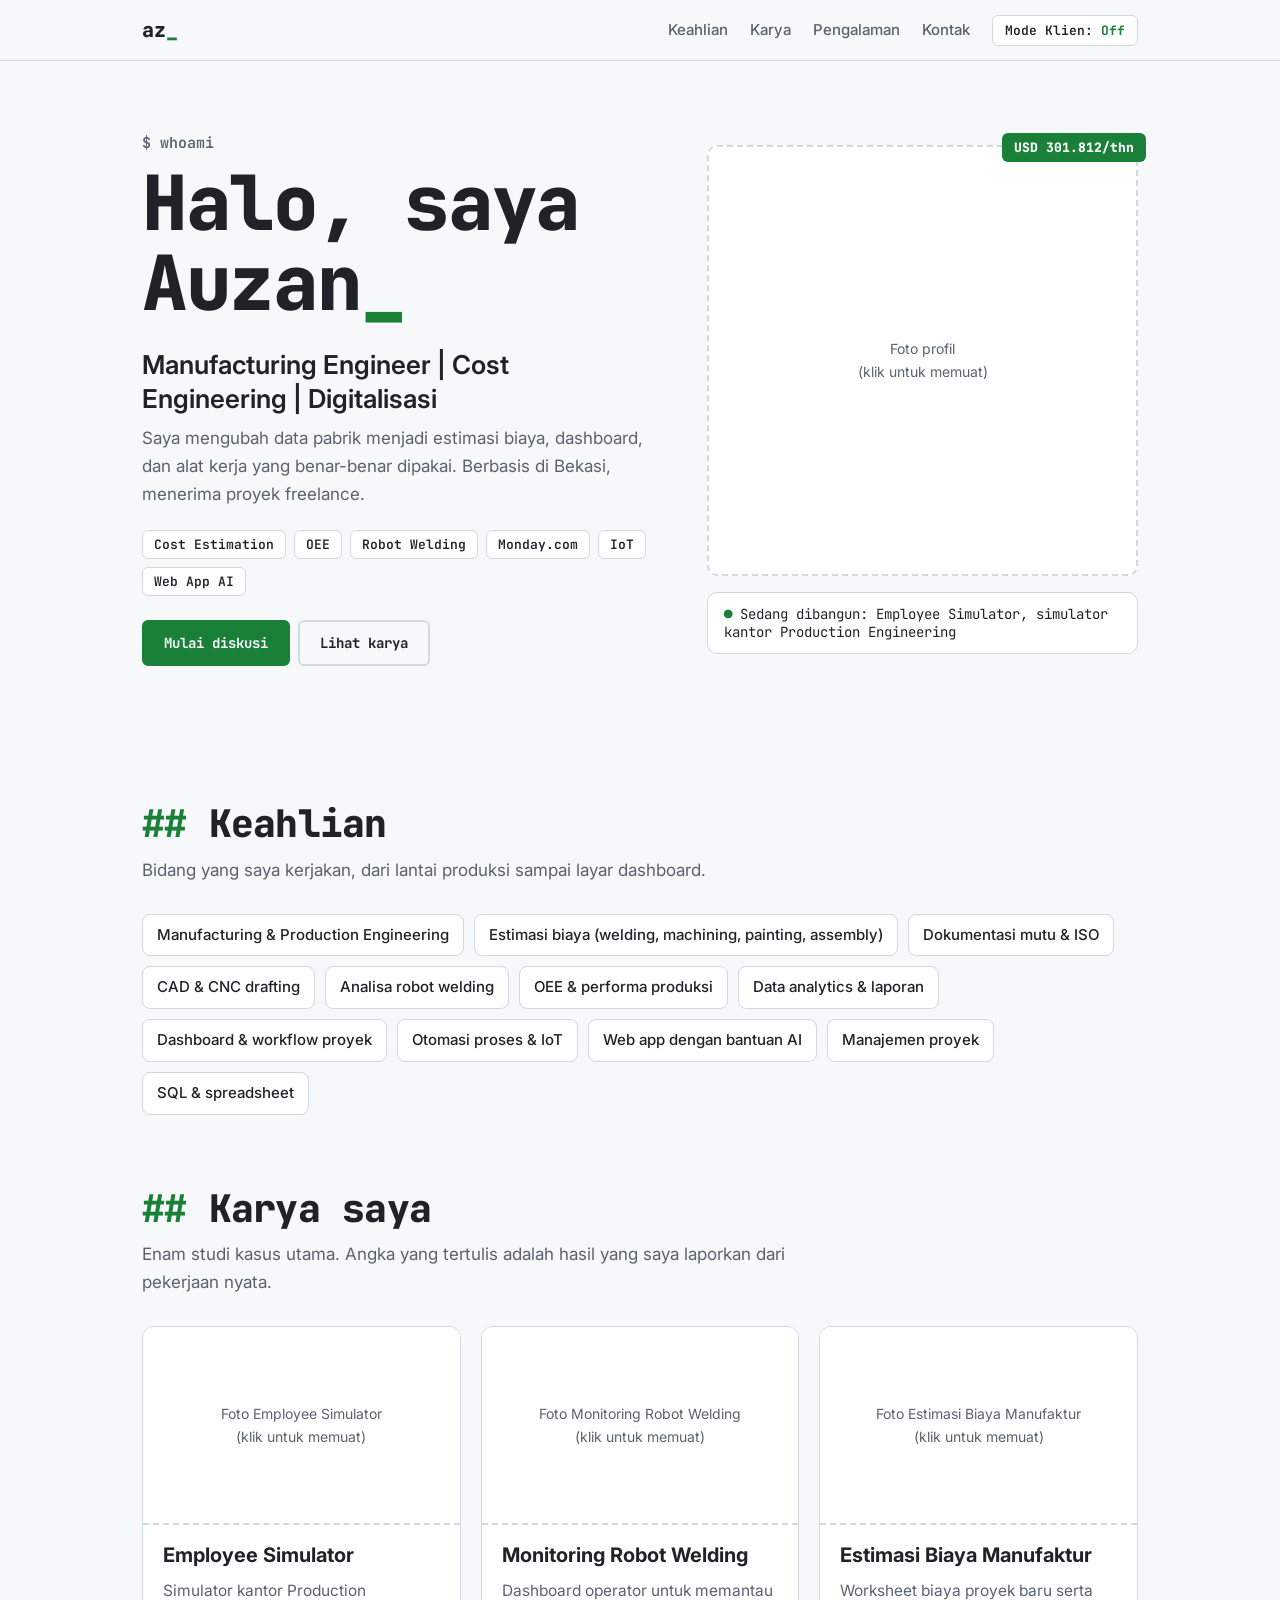
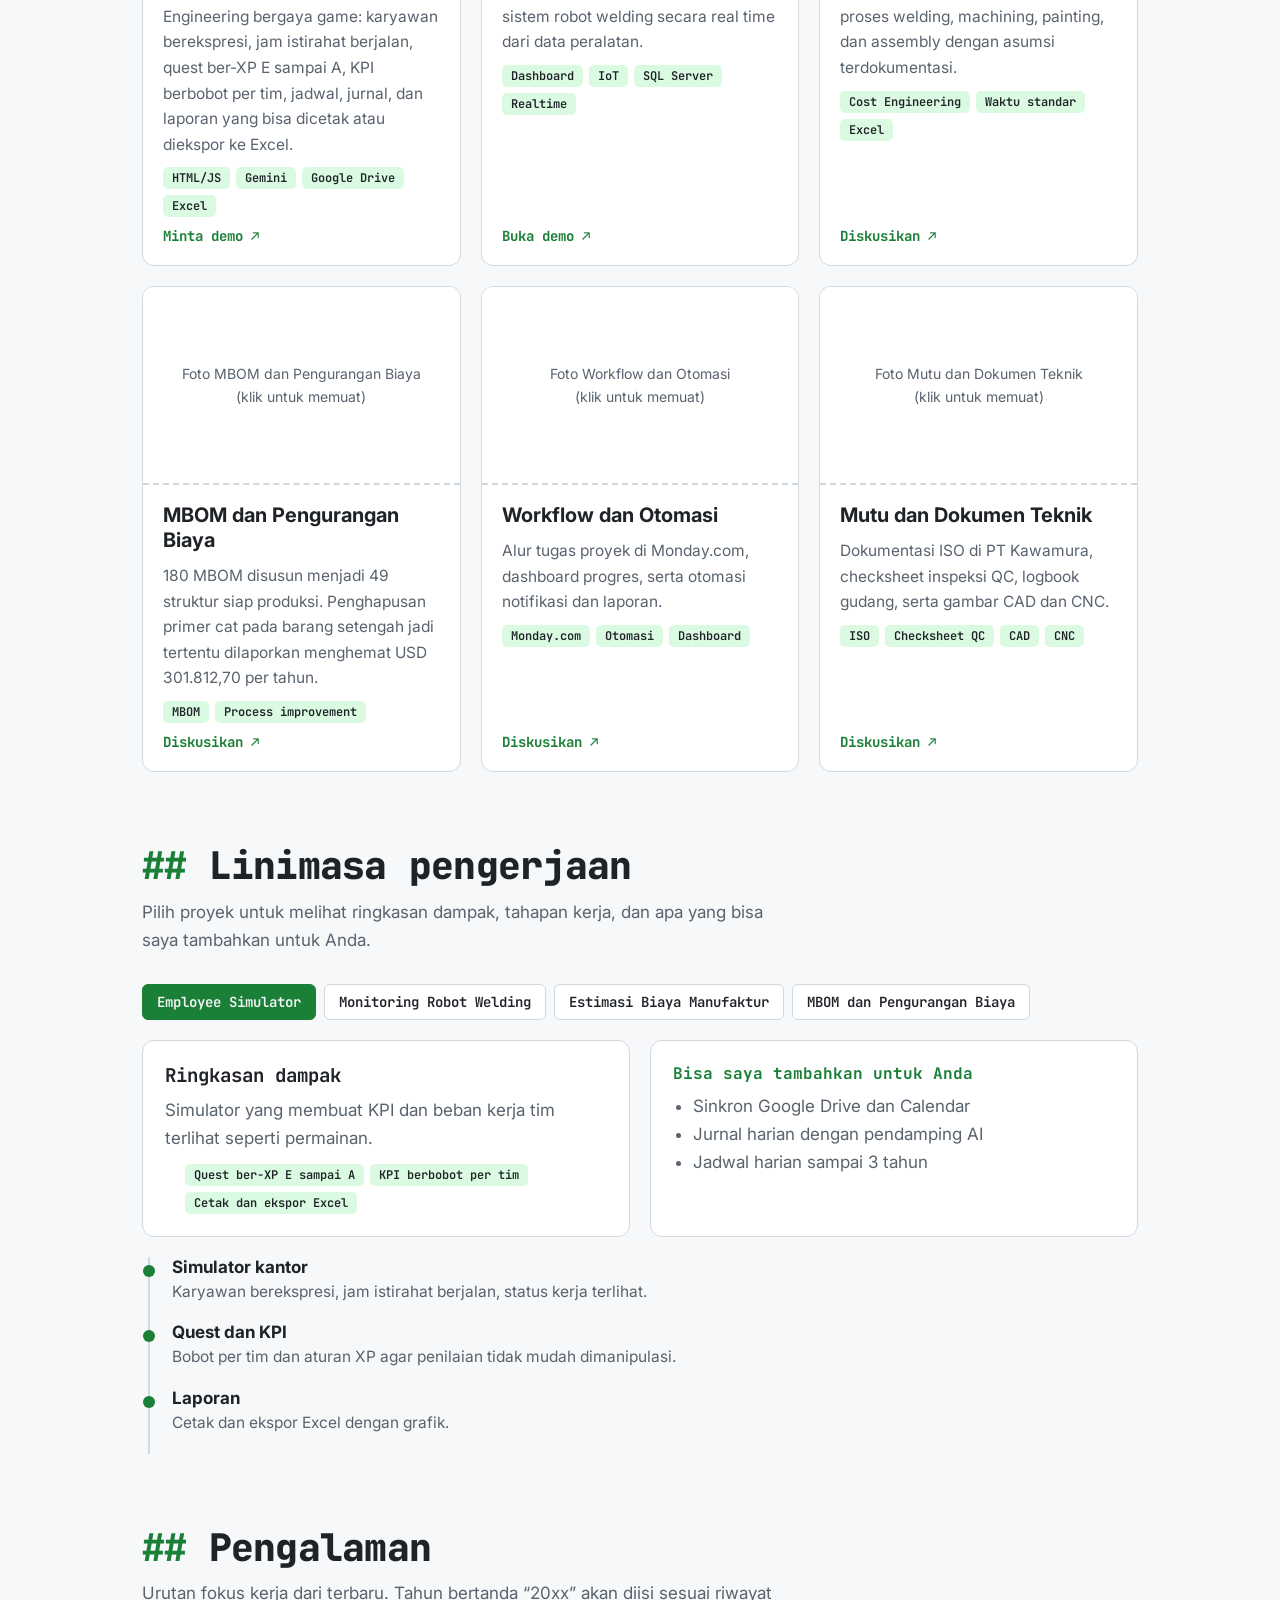
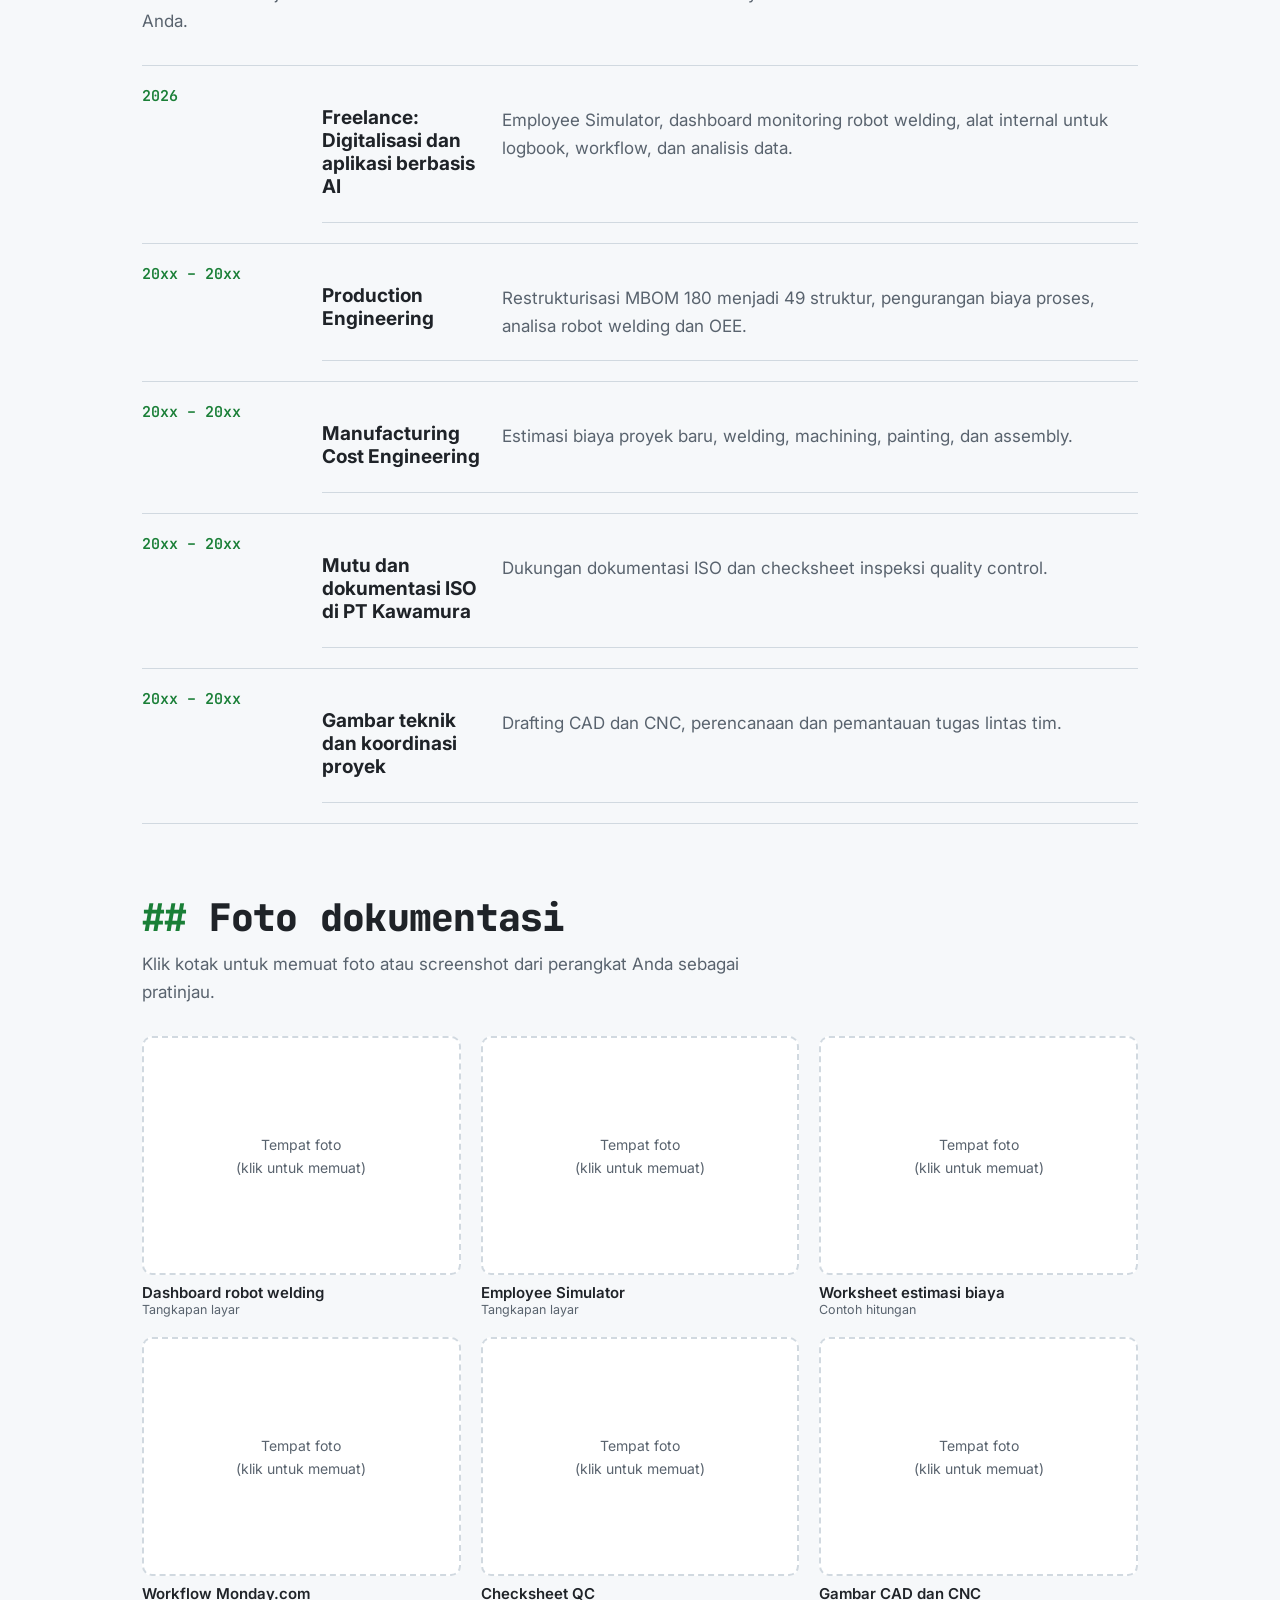
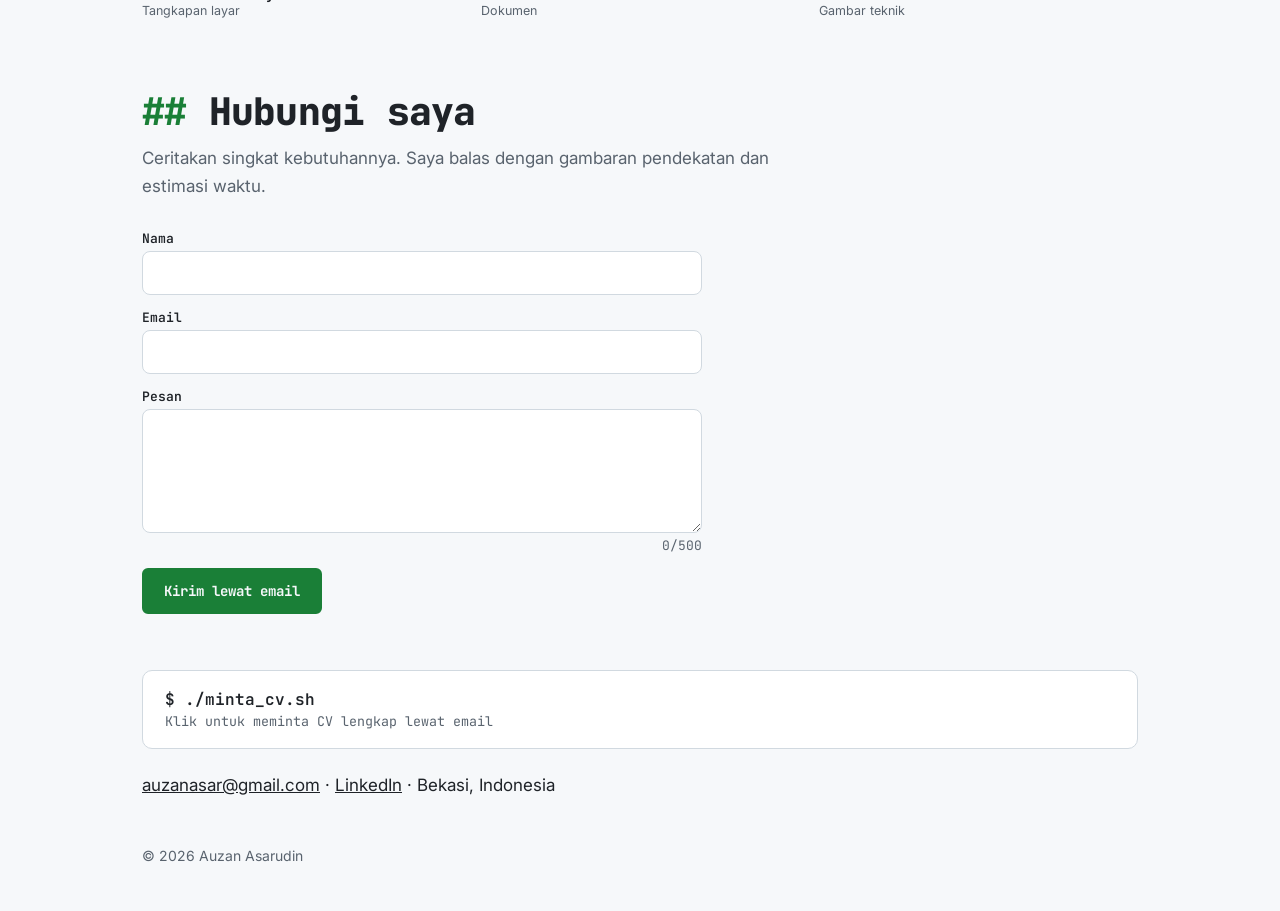
==== index.html @ 6177d67c "Add files via upload" ====
<!DOCTYPE html>
<html lang="id">
<head>
<meta charset="utf-8">
<meta name="viewport" content="width=device-width, initial-scale=1, viewport-fit=cover">
<title>Auzan Asarudin | Manufacturing Engineering &amp; Digitalisasi</title>
<link href="https://fonts.googleapis.com/css2?family=JetBrains+Mono:wght@400;600;800&family=Inter:wght@400;500;600;700&display=swap" rel="stylesheet">
<style>
:root{--bg:#f6f8fa;--ink:#1f2328;--mute:#59636e;--line:#d1d9e0;--card:#fff;--acc:#1a7f37;--accbg:#dafbe1;--m:'JetBrains Mono',ui-monospace,Menlo,monospace;--s:'Inter',system-ui,sans-serif;box-sizing:border-box;padding-top:env(safe-area-inset-top,0px);padding-bottom:env(safe-area-inset-bottom,0px)}
@media (prefers-color-scheme:dark){:root:not([data-theme="light"]){--bg:#0d1117;--ink:#e6edf3;--mute:#8b98a8;--line:#2d3744;--card:#151b23;--acc:#7ee787;--accbg:#12301c}}
:root[data-theme="dark"]{--bg:#0d1117;--ink:#e6edf3;--mute:#8b98a8;--line:#2d3744;--card:#151b23;--acc:#7ee787;--accbg:#12301c}
html{scroll-behavior:smooth;scroll-padding-top:70px}
*{box-sizing:border-box}
body{margin:0;background:var(--bg);color:var(--ink);font:400 17px/1.65 var(--s)}
a{color:inherit}button{font:inherit;color:inherit;cursor:pointer}
:focus-visible{outline:3px solid var(--acc);outline-offset:3px}
.w{max-width:1040px;margin:0 auto;padding:0 22px}
.bar{position:sticky;top:env(safe-area-inset-top,0px);z-index:5;background:var(--bg);border-bottom:1px solid var(--line)}
body::before{content:"";position:fixed;inset:0 0 auto;height:env(safe-area-inset-top,0px);background:var(--bg);z-index:6}
.bar .w{display:flex;align-items:center;justify-content:space-between;gap:14px;height:60px}
.logo{font:800 20px var(--m);text-decoration:none}
.logo i{color:var(--acc);font-style:normal}
.nl{display:flex;gap:22px;align-items:center;font-size:15px;font-weight:500}
.nl a{text-decoration:none;color:var(--mute)}.nl a:hover{color:var(--ink)}
.cm{font:600 13px var(--m);border:1px solid var(--line);background:var(--card);padding:6px 12px;border-radius:6px;white-space:nowrap}
.cm b{color:var(--acc)}
.hero{display:grid;grid-template-columns:1.2fr 1fr;gap:48px;align-items:center;padding:72px 0 64px}
.pr{font:600 15px var(--m);color:var(--mute);margin:0 0 10px}
h1{font:800 clamp(40px,6.5vw,76px)/1.05 var(--m);letter-spacing:-.03em;margin:0 0 18px;min-height:2.2em}
.cur{color:var(--acc);animation:bl 1s steps(1) infinite}
@keyframes bl{50%{opacity:0}}
.role{font:600 clamp(20px,2.4vw,26px)/1.3 var(--s);margin:0 0 8px}
.lead{color:var(--mute);max-width:32em;margin:0 0 22px}
.chips{display:flex;gap:8px;flex-wrap:wrap;margin:0 0 24px;padding:0;list-style:none}
.chips li{font:600 13px var(--m);border:1px solid var(--line);background:var(--card);padding:5px 11px;border-radius:6px}
.btn{display:inline-block;padding:12px 20px;border:2px solid var(--acc);background:var(--acc);color:var(--bg);font:700 14px var(--m);text-decoration:none;border-radius:6px}
.btn.o{background:transparent;color:var(--ink);border-color:var(--line);margin-left:8px}
.pv{position:relative}
.ph{display:grid;place-items:center;text-align:center;border:2px dashed var(--line);background:var(--card);color:var(--mute);font-size:14px;padding:14px;aspect-ratio:4/3;width:100%;overflow:hidden;border-radius:10px}
.ph img{width:100%;height:100%;object-fit:cover}
.pv .ph{aspect-ratio:1}
.bd{position:absolute;right:-8px;top:-12px;background:var(--acc);color:var(--bg);font:800 13px var(--m);padding:6px 12px;border-radius:6px}
.st{margin-top:16px;border:1px solid var(--line);background:var(--card);border-radius:10px;padding:12px 16px;font:400 14px var(--m)}
.st span{color:var(--acc)}
section{padding:72px 0 0}
h2{font:800 clamp(26px,3.6vw,38px)/1.15 var(--m);letter-spacing:-.02em;margin:0 0 10px}
h2::before{content:"## ";color:var(--acc)}
.sub{color:var(--mute);margin:0 0 30px;max-width:38em}
.skl{display:flex;flex-wrap:wrap;gap:10px}
.skl span{border:1px solid var(--line);background:var(--card);padding:8px 14px;border-radius:8px;font-weight:500;font-size:15px}
.grid{display:grid;grid-template-columns:repeat(3,1fr);gap:20px}
.card{border:1px solid var(--line);background:var(--card);border-radius:12px;overflow:hidden;display:flex;flex-direction:column}
.card .ph{border-radius:0;border:0;border-bottom:2px dashed var(--line);aspect-ratio:16/10}
.cb{padding:18px 20px 20px;display:flex;flex-direction:column;gap:10px;flex:1}
.card h3{font:700 20px/1.25 var(--s);margin:0}
.card p{margin:0;color:var(--mute);font-size:15.5px}
.tech{list-style:none;margin:0;padding:0;display:flex;flex-wrap:wrap;gap:6px}
.tech li{font:600 12px var(--m);background:var(--accbg);color:var(--ink);padding:3px 9px;border-radius:5px}
.card a.l{margin-top:auto;font:700 14px var(--m);color:var(--acc);text-decoration:none}
.card a.l:hover{text-decoration:underline}
.tabs{display:flex;gap:8px;flex-wrap:wrap;margin-bottom:20px}
.tabs button{font:600 14px var(--m);border:1px solid var(--line);background:var(--card);padding:8px 14px;border-radius:6px}
.tabs button[aria-selected="true"]{background:var(--acc);color:var(--bg);border-color:var(--acc)}
.pn{display:grid;grid-template-columns:1fr 1fr;gap:20px}
.box{border:1px solid var(--line);background:var(--card);border-radius:12px;padding:22px}
.box h3{font:700 19px var(--m);margin:0 0 8px}
.box h4{font:700 16px var(--m);margin:0 0 8px;color:var(--acc)}
.box p{margin:0 0 12px;color:var(--mute)}
.box ul{margin:0;padding-left:20px;color:var(--mute)}
.ms{margin-top:20px;border-left:2px solid var(--line);margin-left:6px}
.ms div{padding:0 0 18px 22px;position:relative}
.ms div::before{content:"";position:absolute;left:-7px;top:8px;width:12px;height:12px;background:var(--acc);border-radius:50%}
.ms h3{font:700 17px var(--s);margin:0 0 2px}.ms p{margin:0;color:var(--mute);font-size:15.5px}
.xp{border-top:1px solid var(--line)}
.xp div{display:grid;grid-template-columns:160px 1fr;gap:20px;padding:20px 0;border-bottom:1px solid var(--line)}
.xp time{font:600 15px var(--m);color:var(--acc)}
.xp h3{font:700 19px var(--s);margin:0 0 4px}.xp p{margin:0;color:var(--mute)}
.gal{display:grid;grid-template-columns:repeat(3,1fr);gap:20px}
.gal figure{margin:0}.gal figcaption{font:600 15px var(--s);margin-top:8px}
.gal figcaption small{display:block;font-weight:400;color:var(--mute)}
form{display:grid;gap:14px;max-width:560px}
label{display:grid;gap:4px;font:600 13px var(--m)}
label span{color:var(--mute);font-weight:400;text-align:right}
input,textarea{font:400 16px var(--s);color:var(--ink);background:var(--card);border:1px solid var(--line);border-radius:8px;padding:11px 13px;width:100%}
.dl{display:block;margin-top:56px;border:1px solid var(--line);background:var(--card);border-radius:10px;padding:18px 22px;font:600 16px var(--m);text-decoration:none}
.dl small{display:block;color:var(--mute);font-weight:400;margin-top:2px}
footer{padding:28px 0 44px;font-size:14px;color:var(--mute)}
.nm .cur{animation:none}
@media(prefers-reduced-motion:reduce){.cur{animation:none}}
@media(max-width:860px){.hero,.pn{grid-template-columns:1fr}.grid,.gal{grid-template-columns:1fr 1fr}.xp div{grid-template-columns:1fr;gap:4px}.nl a{display:none}}
@media(max-width:540px){.grid,.gal{grid-template-columns:1fr}.btn.o{margin:10px 0 0}}
</style>
</head>
<body>
<div class="bar"><div class="w"><a class="logo" href="#top">az<i>_</i></a>
<nav class="nl"><a href="#keahlian">Keahlian</a><a href="#karya">Karya</a><a href="#pengalaman">Pengalaman</a><a href="#kontak">Kontak</a><button class="cm" id="cm" aria-pressed="false">Mode Klien: <b>Off</b></button></nav></div></div>

<div class="w" id="top">
<header class="hero">
<div>
<p class="pr">$ whoami</p>
<h1 aria-label="Halo, saya Auzan"><span id="ty">Halo, saya Auzan</span><span class="cur">_</span></h1>
<p class="role">Manufacturing Engineer | Cost Engineering | Digitalisasi</p>
<p class="lead">Saya mengubah data pabrik menjadi estimasi biaya, dashboard, dan alat kerja yang benar-benar dipakai. Berbasis di Bekasi, menerima proyek freelance.</p>
<ul class="chips"><li>Cost Estimation</li><li>OEE</li><li>Robot Welding</li><li>Monday.com</li><li>IoT</li><li>Web App AI</li></ul>
<a class="btn" href="#kontak">Mulai diskusi</a><a class="btn o" href="#karya">Lihat karya</a>
</div>
<div class="pv"><button class="ph" data-ph aria-label="Muat foto profil">Foto profil<br>(klik untuk memuat)</button><span class="bd">USD 301.812/thn</span>
<div class="st"><span>●</span> Sedang dibangun: Employee Simulator, simulator kantor Production Engineering</div></div>
</header>

<section id="keahlian">
<h2>Keahlian</h2>
<p class="sub">Bidang yang saya kerjakan, dari lantai produksi sampai layar dashboard.</p>
<div class="skl" id="skl"></div>
</section>

<section id="karya">
<h2>Karya saya</h2>
<p class="sub">Enam studi kasus utama. Angka yang tertulis adalah hasil yang saya laporkan dari pekerjaan nyata.</p>
<div class="grid" id="cards"></div>
</section>

<section id="timeline">
<h2>Linimasa pengerjaan</h2>
<p class="sub">Pilih proyek untuk melihat ringkasan dampak, tahapan kerja, dan apa yang bisa saya tambahkan untuk Anda.</p>
<div class="tabs" role="tablist" id="tabs"></div>
<div id="tp"></div>
</section>

<section id="pengalaman">
<h2>Pengalaman</h2>
<p class="sub">Urutan fokus kerja dari terbaru. Tahun bertanda “20xx” akan diisi sesuai riwayat Anda.</p>
<div class="xp">
<div><time>2026</time><div><h3>Freelance: Digitalisasi dan aplikasi berbasis AI</h3><p>Employee Simulator, dashboard monitoring robot welding, alat internal untuk logbook, workflow, dan analisis data.</p></div></div>
<div><time>20xx – 20xx</time><div><h3>Production Engineering</h3><p>Restrukturisasi MBOM 180 menjadi 49 struktur, pengurangan biaya proses, analisa robot welding dan OEE.</p></div></div>
<div><time>20xx – 20xx</time><div><h3>Manufacturing Cost Engineering</h3><p>Estimasi biaya proyek baru, welding, machining, painting, dan assembly.</p></div></div>
<div><time>20xx – 20xx</time><div><h3>Mutu dan dokumentasi ISO di PT Kawamura</h3><p>Dukungan dokumentasi ISO dan checksheet inspeksi quality control.</p></div></div>
<div><time>20xx – 20xx</time><div><h3>Gambar teknik dan koordinasi proyek</h3><p>Drafting CAD dan CNC, perencanaan dan pemantauan tugas lintas tim.</p></div></div>
</div>
</section>

<section id="dokumentasi">
<h2>Foto dokumentasi</h2>
<p class="sub">Klik kotak untuk memuat foto atau screenshot dari perangkat Anda sebagai pratinjau.</p>
<div class="gal" id="gal"></div>
</section>

<section id="kontak">
<h2>Hubungi saya</h2>
<p class="sub">Ceritakan singkat kebutuhannya. Saya balas dengan gambaran pendekatan dan estimasi waktu.</p>
<form id="f">
<label>Nama<input id="n" maxlength="50" required></label>
<label>Email<input id="e" type="email" maxlength="50" required></label>
<label>Pesan<textarea id="m" rows="5" maxlength="500" required></textarea><span id="cnt">0/500</span></label>
<div><button class="btn" type="submit">Kirim lewat email</button></div>
</form>
<a class="dl" href="mailto:auzanasar@gmail.com?subject=Minta%20CV">$ ./minta_cv.sh<small>Klik untuk meminta CV lengkap lewat email</small></a>
<p style="margin-top:22px"><a href="mailto:auzanasar@gmail.com">auzanasar@gmail.com</a> · <a href="https://id.linkedin.com/in/auzan-asarudin-261585411">LinkedIn</a> · Bekasi, Indonesia</p>
</section>
<footer>© 2026 Auzan Asarudin</footer>
</div>

<script>
var $=function(i){return document.getElementById(i)};
var SK=['Manufacturing & Production Engineering','Estimasi biaya (welding, machining, painting, assembly)','Dokumentasi mutu & ISO','CAD & CNC drafting','Analisa robot welding','OEE & performa produksi','Data analytics & laporan','Dashboard & workflow proyek','Otomasi proses & IoT','Web app dengan bantuan AI','Manajemen proyek','SQL & spreadsheet'];
$('skl').innerHTML=SK.map(function(s){return '<span>'+s+'</span>'}).join('');
var CS=[
['Employee Simulator','Simulator kantor Production Engineering bergaya game: karyawan berekspresi, jam istirahat berjalan, quest ber-XP E sampai A, KPI berbobot per tim, jadwal, jurnal, dan laporan yang bisa dicetak atau diekspor ke Excel.',['HTML/JS','Gemini','Google Drive','Excel'],'mailto:auzanasar@gmail.com?subject=Demo%20Employee%20Simulator','Minta demo'],
['Monitoring Robot Welding','Dashboard operator untuk memantau sistem robot welding secara real time dari data peralatan.',['Dashboard','IoT','SQL Server','Realtime'],'https://auzanasarudin.github.io/monitoring-robot-1/','Buka demo'],
['Estimasi Biaya Manufaktur','Worksheet biaya proyek baru serta proses welding, machining, painting, dan assembly dengan asumsi terdokumentasi.',['Cost Engineering','Waktu standar','Excel'],'#kontak','Diskusikan'],
['MBOM dan Pengurangan Biaya','180 MBOM disusun menjadi 49 struktur siap produksi. Penghapusan primer cat pada barang setengah jadi tertentu dilaporkan menghemat USD 301.812,70 per tahun.',['MBOM','Process improvement'],'#kontak','Diskusikan'],
['Workflow dan Otomasi','Alur tugas proyek di Monday.com, dashboard progres, serta otomasi notifikasi dan laporan.',['Monday.com','Otomasi','Dashboard'],'#kontak','Diskusikan'],
['Mutu dan Dokumen Teknik','Dokumentasi ISO di PT Kawamura, checksheet inspeksi QC, logbook gudang, serta gambar CAD dan CNC.',['ISO','Checksheet QC','CAD','CNC'],'#kontak','Diskusikan']];
$('cards').innerHTML=CS.map(function(c,i){return '<article class="card"><button class="ph" data-ph aria-label="Muat foto '+c[0]+'">Foto '+c[0]+'<br>(klik untuk memuat)</button><div class="cb"><h3>'+c[0]+'</h3><p>'+c[1]+'</p><ul class="tech">'+c[2].map(function(t){return '<li>'+t+'</li>'}).join('')+'</ul><a class="l" href="'+c[3]+'">'+c[4]+' ↗</a></div></article>'}).join('');
var TL=[
['Employee Simulator','Simulator yang membuat KPI dan beban kerja tim terlihat seperti permainan.',['Quest ber-XP E sampai A','KPI berbobot per tim','Cetak dan ekspor Excel'],['Sinkron Google Drive dan Calendar','Jurnal harian dengan pendamping AI','Jadwal harian sampai 3 tahun'],[['Simulator kantor','Karyawan berekspresi, jam istirahat berjalan, status kerja terlihat.'],['Quest dan KPI','Bobot per tim dan aturan XP agar penilaian tidak mudah dimanipulasi.'],['Laporan','Cetak dan ekspor Excel dengan grafik.']]],
['Monitoring Robot Welding','Dashboard operator yang menampilkan kondisi robot welding sekilas pandang.',['Arus dan kecepatan las','Waktu berhenti robot','Perbandingan parameter'],['Riwayat alarm per robot','Tren penyelesaian pekerjaan','Ekspor laporan shift'],[['Analisa parameter','Arus, kecepatan las, dan waktu berhenti dibandingkan untuk mencari waktu tanpa nilai tambah.'],['Dashboard operator','Tampilan status dan indikator utama.'],['Pemantauan realtime','Alur dari database ke backend ke tampilan langsung.']]],
['Estimasi Biaya Manufaktur','Biaya proses manufaktur diperhitungkan terstruktur dan mudah dibandingkan antarskenario.',['Welding','Machining','Painting','Assembly'],['Perbandingan skenario proses','Template biaya yang bisa dipakai ulang','Laporan ringkas untuk keputusan'],[['Susun input','Komponen biaya dan parameter proses dirapikan.'],['Dokumentasikan asumsi','Setiap angka bisa ditelusuri asalnya.'],['Review dan bandingkan','Hasil siap ditinjau bersama tim.']]],
['MBOM dan Pengurangan Biaya','Data struktur produk yang rapi dan proses yang disederhanakan.',['180 → 49 struktur','±24 bulan','USD 301.812,70/tahun'],['Audit struktur MBOM Anda','Cek peluang proses yang bisa dihapus','Dokumentasi revisi'],[['Tinjau MBOM','Struktur yang ada dikaji ulang.'],['Susun ulang','Produk dan komponen disatukan menjadi struktur siap produksi.'],['Hemat proses','Primer cat pada barang setengah jadi tertentu dihapus sesuai persyaratan manufaktur.']]]];
function tab(i){var t=TL[i];[].forEach.call($('tabs').children,function(b,j){b.setAttribute('aria-selected',j===i)});
$('tp').innerHTML='<div class="pn"><div class="box"><h3>Ringkasan dampak</h3><p>'+t[1]+'</p><ul class="tech">'+t[2].map(function(x){return '<li>'+x+'</li>'}).join('')+'</ul></div><div class="box"><h4>Bisa saya tambahkan untuk Anda</h4><ul>'+t[3].map(function(x){return '<li>'+x+'</li>'}).join('')+'</ul></div></div><div class="ms">'+t[4].map(function(m){return '<div><h3>'+m[0]+'</h3><p>'+m[1]+'</p></div>'}).join('')+'</div>'}
$('tabs').innerHTML=TL.map(function(t,i){return '<button role="tab" aria-selected="false" data-i="'+i+'">'+t[0]+'</button>'}).join('');
$('tabs').onclick=function(e){var b=e.target.closest('button');if(b)tab(+b.dataset.i)};tab(0);
var G=[['Dashboard robot welding','Tangkapan layar'],['Employee Simulator','Tangkapan layar'],['Worksheet estimasi biaya','Contoh hitungan'],['Workflow Monday.com','Tangkapan layar'],['Checksheet QC','Dokumen'],['Gambar CAD dan CNC','Gambar teknik']];
$('gal').innerHTML=G.map(function(g){return '<figure><button class="ph" data-ph aria-label="Muat foto '+g[0]+'">Tempat foto<br>(klik untuk memuat)</button><figcaption>'+g[0]+'<small>'+g[1]+'</small></figcaption></figure>'}).join('');
var inp=document.createElement('input');inp.type='file';inp.accept='image/*';var cur;
document.addEventListener('click',function(e){var p=e.target.closest('[data-ph]');if(p){cur=p;inp.click()}});
inp.onchange=function(){var f=inp.files[0];if(!f||!cur)return;var r=new FileReader();r.onload=function(){cur.innerHTML='<img alt="" src="'+r.result+'">'};r.readAsDataURL(f);inp.value=''};
var R=document.documentElement,cm=$('cm'),reduce=matchMedia('(prefers-reduced-motion:reduce)').matches,txt='Halo, saya Auzan',timer;
function type(){clearInterval(timer);var el=$('ty');if(reduce||R.classList.contains('nm')){el.textContent=txt;return}var i=0;el.textContent='';timer=setInterval(function(){el.textContent=txt.slice(0,++i);if(i>=txt.length)clearInterval(timer)},70)}
cm.onclick=function(){var on=cm.getAttribute('aria-pressed')!=='true';cm.setAttribute('aria-pressed',on);cm.querySelector('b').textContent=on?'On':'Off';R.classList.toggle('nm',on);R.dataset.theme=on?'light':'dark';type()};
type();
$('m').oninput=function(){$('cnt').textContent=this.value.length+'/500'};
$('f').onsubmit=function(e){e.preventDefault();location.href='mailto:auzanasar@gmail.com?subject='+encodeURIComponent('Proyek freelance dari '+$('n').value)+'&body='+encodeURIComponent($('m').value+'\n\n'+$('n').value+' ('+$('e').value+')')};
</script>
</body>
</html>
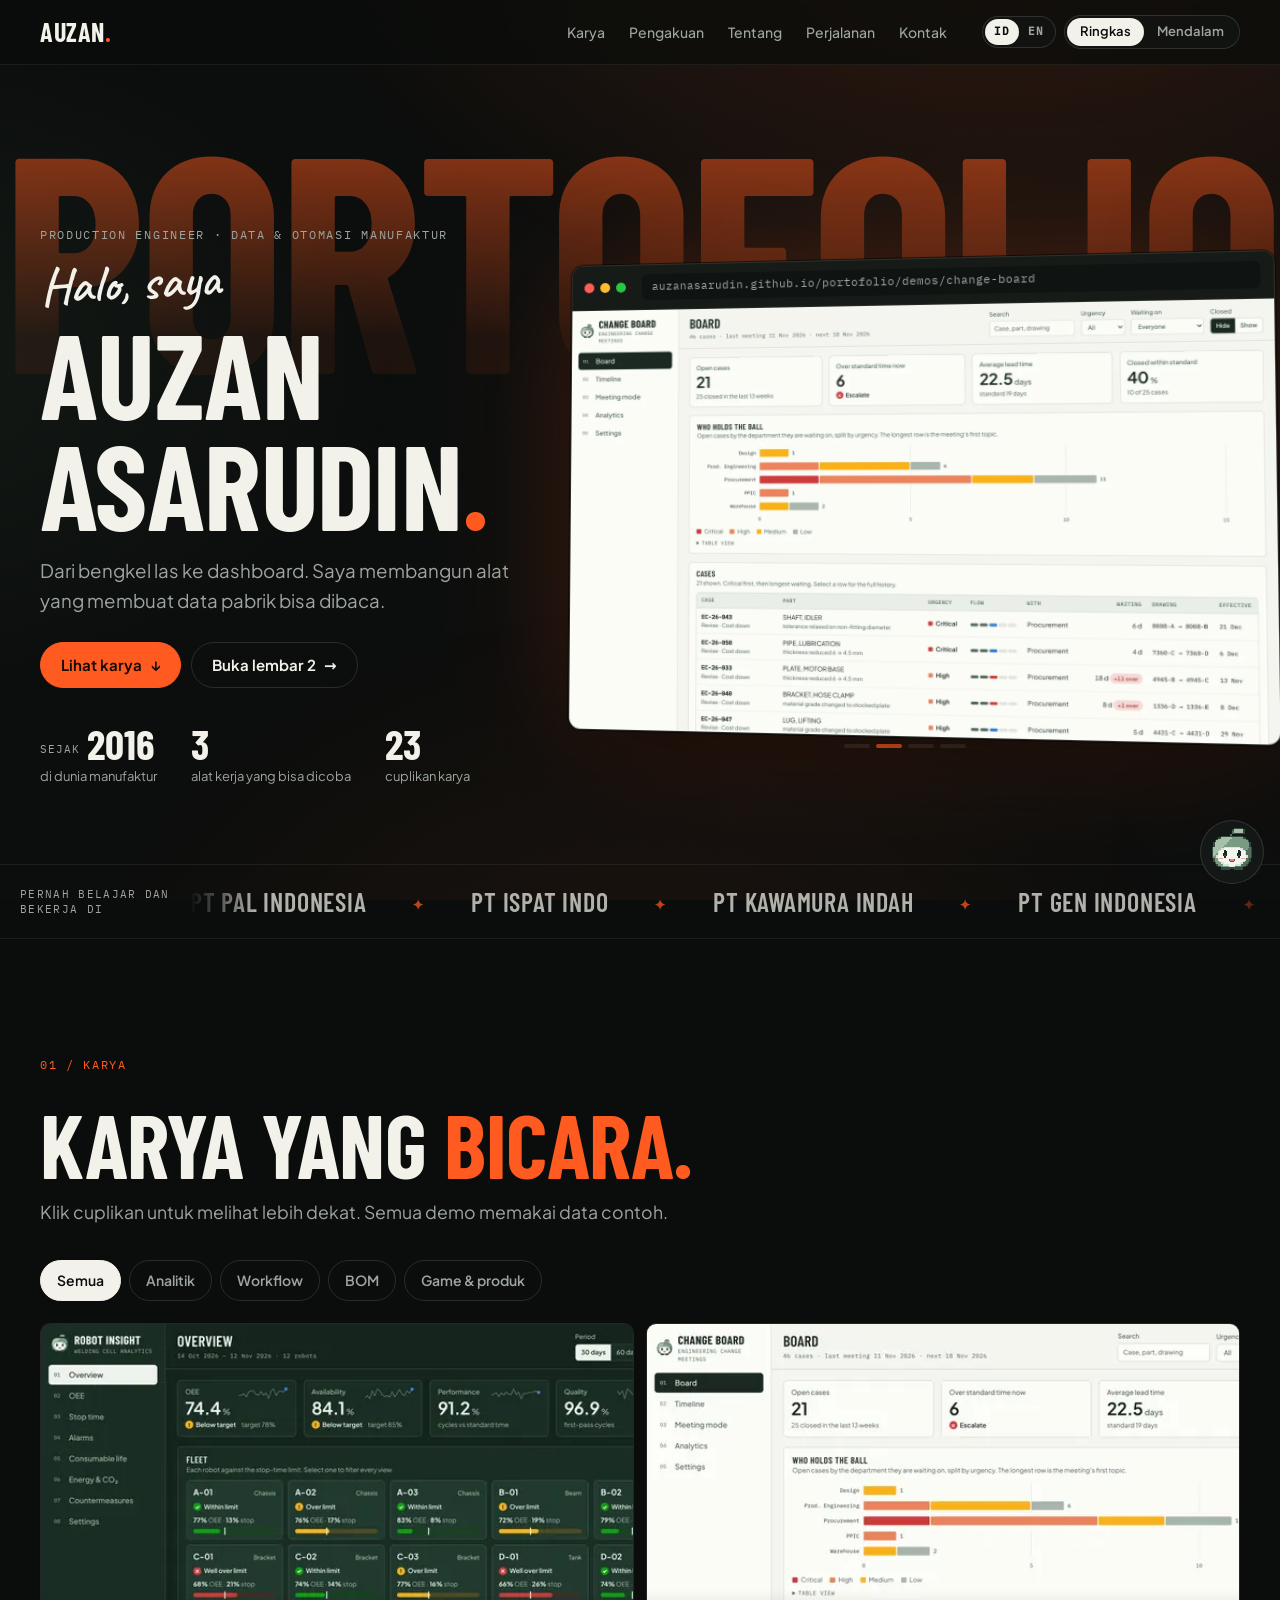
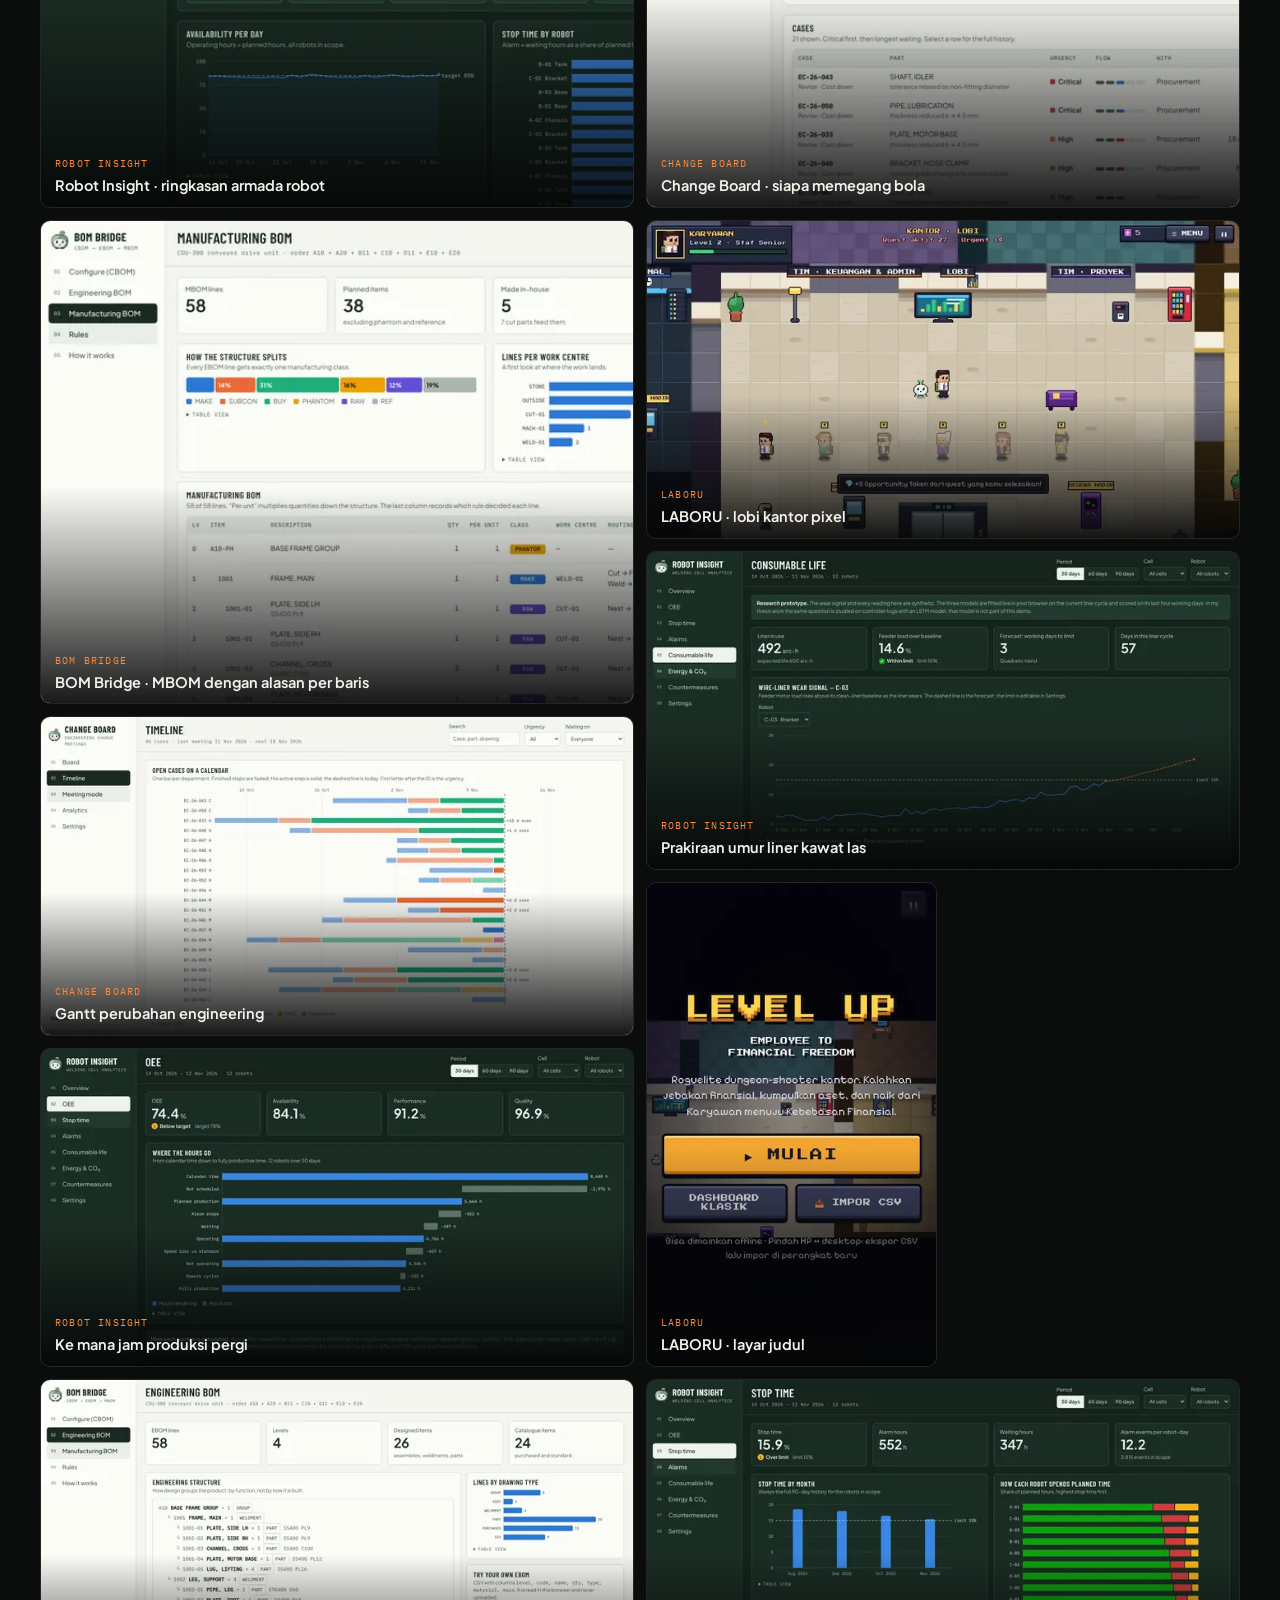
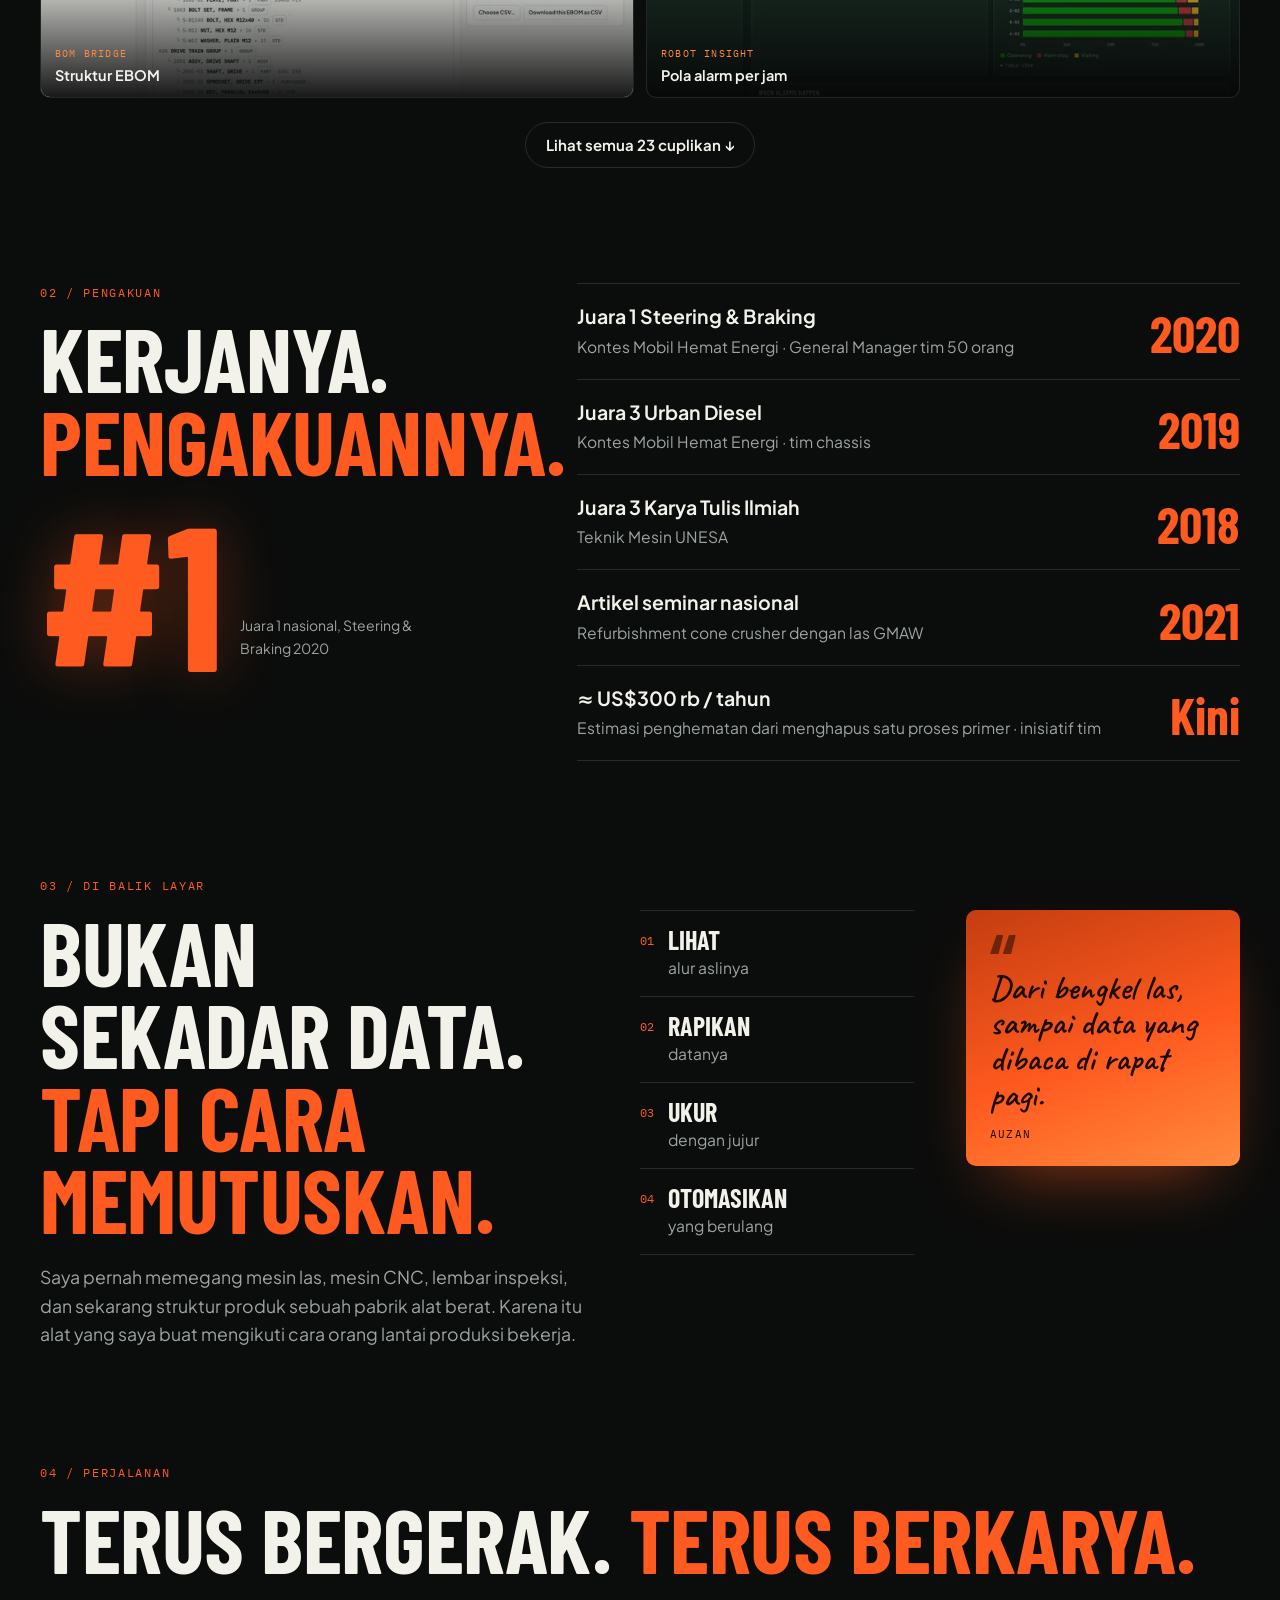
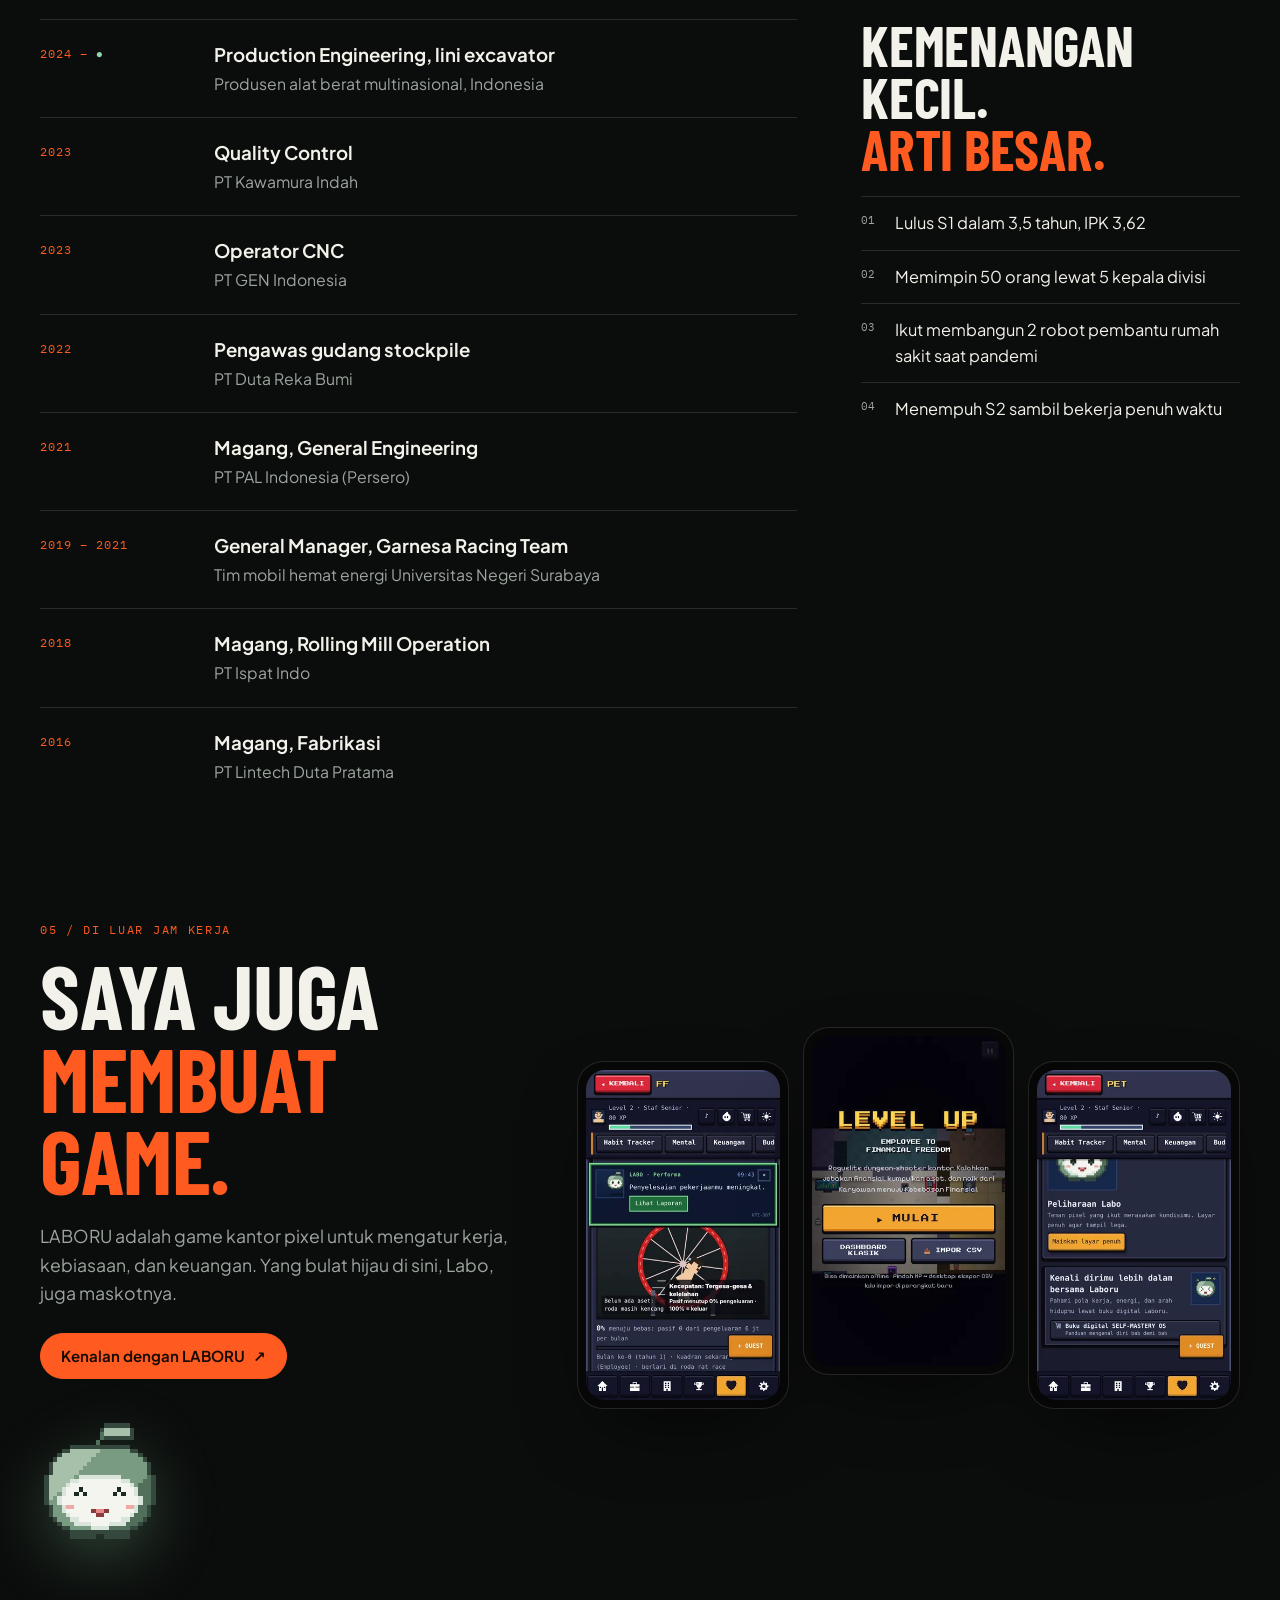
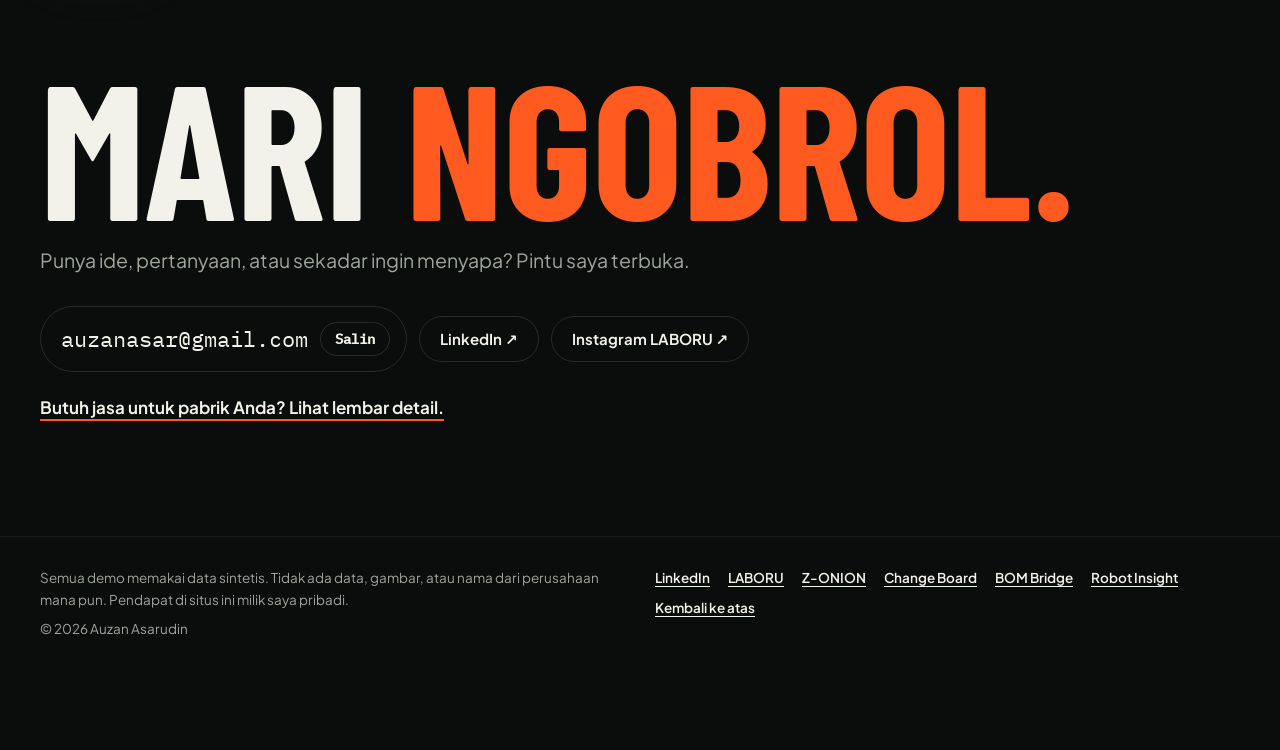
==== commit 0e4874a7: "Redesign: dark cinematic showreel, gallery with lightbox, deep mode for offers Co-Authored-By: Claud" ====
--- a/index.html
+++ b/index.html
@@ -1,198 +1,240 @@
-<!DOCTYPE html>
-<html lang="id">
+<!doctype html>
+<html lang="id" data-mode="overview">
 <head>
 <meta charset="utf-8">
 <meta name="viewport" content="width=device-width, initial-scale=1, viewport-fit=cover">
-<title>Auzan Asarudin | Manufacturing Engineering &amp; Digitalisasi</title>
-<link href="https://fonts.googleapis.com/css2?family=JetBrains+Mono:wght@400;600;800&family=Inter:wght@400;500;600;700&display=swap" rel="stylesheet">
-<style>
-:root{--bg:#f6f8fa;--ink:#1f2328;--mute:#59636e;--line:#d1d9e0;--card:#fff;--acc:#1a7f37;--accbg:#dafbe1;--m:'JetBrains Mono',ui-monospace,Menlo,monospace;--s:'Inter',system-ui,sans-serif;box-sizing:border-box;padding-top:env(safe-area-inset-top,0px);padding-bottom:env(safe-area-inset-bottom,0px)}
-@media (prefers-color-scheme:dark){:root:not([data-theme="light"]){--bg:#0d1117;--ink:#e6edf3;--mute:#8b98a8;--line:#2d3744;--card:#151b23;--acc:#7ee787;--accbg:#12301c}}
-:root[data-theme="dark"]{--bg:#0d1117;--ink:#e6edf3;--mute:#8b98a8;--line:#2d3744;--card:#151b23;--acc:#7ee787;--accbg:#12301c}
-html{scroll-behavior:smooth;scroll-padding-top:70px}
-*{box-sizing:border-box}
-body{margin:0;background:var(--bg);color:var(--ink);font:400 17px/1.65 var(--s)}
-a{color:inherit}button{font:inherit;color:inherit;cursor:pointer}
-:focus-visible{outline:3px solid var(--acc);outline-offset:3px}
-.w{max-width:1040px;margin:0 auto;padding:0 22px}
-.bar{position:sticky;top:env(safe-area-inset-top,0px);z-index:5;background:var(--bg);border-bottom:1px solid var(--line)}
-body::before{content:"";position:fixed;inset:0 0 auto;height:env(safe-area-inset-top,0px);background:var(--bg);z-index:6}
-.bar .w{display:flex;align-items:center;justify-content:space-between;gap:14px;height:60px}
-.logo{font:800 20px var(--m);text-decoration:none}
-.logo i{color:var(--acc);font-style:normal}
-.nl{display:flex;gap:22px;align-items:center;font-size:15px;font-weight:500}
-.nl a{text-decoration:none;color:var(--mute)}.nl a:hover{color:var(--ink)}
-.cm{font:600 13px var(--m);border:1px solid var(--line);background:var(--card);padding:6px 12px;border-radius:6px;white-space:nowrap}
-.cm b{color:var(--acc)}
-.hero{display:grid;grid-template-columns:1.2fr 1fr;gap:48px;align-items:center;padding:72px 0 64px}
-.pr{font:600 15px var(--m);color:var(--mute);margin:0 0 10px}
-h1{font:800 clamp(40px,6.5vw,76px)/1.05 var(--m);letter-spacing:-.03em;margin:0 0 18px;min-height:2.2em}
-.cur{color:var(--acc);animation:bl 1s steps(1) infinite}
-@keyframes bl{50%{opacity:0}}
-.role{font:600 clamp(20px,2.4vw,26px)/1.3 var(--s);margin:0 0 8px}
-.lead{color:var(--mute);max-width:32em;margin:0 0 22px}
-.chips{display:flex;gap:8px;flex-wrap:wrap;margin:0 0 24px;padding:0;list-style:none}
-.chips li{font:600 13px var(--m);border:1px solid var(--line);background:var(--card);padding:5px 11px;border-radius:6px}
-.btn{display:inline-block;padding:12px 20px;border:2px solid var(--acc);background:var(--acc);color:var(--bg);font:700 14px var(--m);text-decoration:none;border-radius:6px}
-.btn.o{background:transparent;color:var(--ink);border-color:var(--line);margin-left:8px}
-.pv{position:relative}
-.ph{display:grid;place-items:center;text-align:center;border:2px dashed var(--line);background:var(--card);color:var(--mute);font-size:14px;padding:14px;aspect-ratio:4/3;width:100%;overflow:hidden;border-radius:10px}
-.ph img{width:100%;height:100%;object-fit:cover}
-.pv .ph{aspect-ratio:1}
-.bd{position:absolute;right:-8px;top:-12px;background:var(--acc);color:var(--bg);font:800 13px var(--m);padding:6px 12px;border-radius:6px}
-.st{margin-top:16px;border:1px solid var(--line);background:var(--card);border-radius:10px;padding:12px 16px;font:400 14px var(--m)}
-.st span{color:var(--acc)}
-section{padding:72px 0 0}
-h2{font:800 clamp(26px,3.6vw,38px)/1.15 var(--m);letter-spacing:-.02em;margin:0 0 10px}
-h2::before{content:"## ";color:var(--acc)}
-.sub{color:var(--mute);margin:0 0 30px;max-width:38em}
-.skl{display:flex;flex-wrap:wrap;gap:10px}
-.skl span{border:1px solid var(--line);background:var(--card);padding:8px 14px;border-radius:8px;font-weight:500;font-size:15px}
-.grid{display:grid;grid-template-columns:repeat(3,1fr);gap:20px}
-.card{border:1px solid var(--line);background:var(--card);border-radius:12px;overflow:hidden;display:flex;flex-direction:column}
-.card .ph{border-radius:0;border:0;border-bottom:2px dashed var(--line);aspect-ratio:16/10}
-.cb{padding:18px 20px 20px;display:flex;flex-direction:column;gap:10px;flex:1}
-.card h3{font:700 20px/1.25 var(--s);margin:0}
-.card p{margin:0;color:var(--mute);font-size:15.5px}
-.tech{list-style:none;margin:0;padding:0;display:flex;flex-wrap:wrap;gap:6px}
-.tech li{font:600 12px var(--m);background:var(--accbg);color:var(--ink);padding:3px 9px;border-radius:5px}
-.card a.l{margin-top:auto;font:700 14px var(--m);color:var(--acc);text-decoration:none}
-.card a.l:hover{text-decoration:underline}
-.tabs{display:flex;gap:8px;flex-wrap:wrap;margin-bottom:20px}
-.tabs button{font:600 14px var(--m);border:1px solid var(--line);background:var(--card);padding:8px 14px;border-radius:6px}
-.tabs button[aria-selected="true"]{background:var(--acc);color:var(--bg);border-color:var(--acc)}
-.pn{display:grid;grid-template-columns:1fr 1fr;gap:20px}
-.box{border:1px solid var(--line);background:var(--card);border-radius:12px;padding:22px}
-.box h3{font:700 19px var(--m);margin:0 0 8px}
-.box h4{font:700 16px var(--m);margin:0 0 8px;color:var(--acc)}
-.box p{margin:0 0 12px;color:var(--mute)}
-.box ul{margin:0;padding-left:20px;color:var(--mute)}
-.ms{margin-top:20px;border-left:2px solid var(--line);margin-left:6px}
-.ms div{padding:0 0 18px 22px;position:relative}
-.ms div::before{content:"";position:absolute;left:-7px;top:8px;width:12px;height:12px;background:var(--acc);border-radius:50%}
-.ms h3{font:700 17px var(--s);margin:0 0 2px}.ms p{margin:0;color:var(--mute);font-size:15.5px}
-.xp{border-top:1px solid var(--line)}
-.xp div{display:grid;grid-template-columns:160px 1fr;gap:20px;padding:20px 0;border-bottom:1px solid var(--line)}
-.xp time{font:600 15px var(--m);color:var(--acc)}
-.xp h3{font:700 19px var(--s);margin:0 0 4px}.xp p{margin:0;color:var(--mute)}
-.gal{display:grid;grid-template-columns:repeat(3,1fr);gap:20px}
-.gal figure{margin:0}.gal figcaption{font:600 15px var(--s);margin-top:8px}
-.gal figcaption small{display:block;font-weight:400;color:var(--mute)}
-form{display:grid;gap:14px;max-width:560px}
-label{display:grid;gap:4px;font:600 13px var(--m)}
-label span{color:var(--mute);font-weight:400;text-align:right}
-input,textarea{font:400 16px var(--s);color:var(--ink);background:var(--card);border:1px solid var(--line);border-radius:8px;padding:11px 13px;width:100%}
-.dl{display:block;margin-top:56px;border:1px solid var(--line);background:var(--card);border-radius:10px;padding:18px 22px;font:600 16px var(--m);text-decoration:none}
-.dl small{display:block;color:var(--mute);font-weight:400;margin-top:2px}
-footer{padding:28px 0 44px;font-size:14px;color:var(--mute)}
-.nm .cur{animation:none}
-@media(prefers-reduced-motion:reduce){.cur{animation:none}}
-@media(max-width:860px){.hero,.pn{grid-template-columns:1fr}.grid,.gal{grid-template-columns:1fr 1fr}.xp div{grid-template-columns:1fr;gap:4px}.nl a{display:none}}
-@media(max-width:540px){.grid,.gal{grid-template-columns:1fr}.btn.o{margin:10px 0 0}}
-</style>
+<title>Auzan Asarudin — Production Engineer · Data &amp; Otomasi Manufaktur</title>
+<meta name="description" content="Portofolio Auzan Asarudin, production engineer di manufaktur alat berat. Dashboard, otomasi, struktur BOM, analitik robot las, dan game pixel LABORU. Coba demonya langsung.">
+<meta name="author" content="Auzan Asarudin">
+<link rel="canonical" href="https://auzanasarudin.github.io/portofolio/">
+<meta property="og:type" content="website">
+<meta property="og:site_name" content="Auzan Asarudin">
+<meta property="og:title" content="Auzan Asarudin — Portofolio">
+<meta property="og:description" content="Dari bengkel las ke dashboard. Dashboard, otomasi, struktur BOM, analitik robot las, dan game pixel LABORU.">
+<meta property="og:url" content="https://auzanasarudin.github.io/portofolio/">
+<meta property="og:image" content="https://auzanasarudin.github.io/portofolio/assets/img/og.png">
+<meta property="og:image:width" content="1200">
+<meta property="og:image:height" content="630">
+<meta property="og:locale" content="id_ID">
+<meta property="og:locale:alternate" content="en_US">
+<meta name="twitter:card" content="summary_large_image">
+<meta name="theme-color" content="#0b0d0c">
+<meta name="color-scheme" content="dark">
+<link rel="icon" href="assets/img/favicon.svg" type="image/svg+xml">
+<link rel="preload" href="assets/fonts/barlow-condensed-latin-700-normal.woff2" as="font" type="font/woff2" crossorigin>
+<link rel="preload" href="assets/fonts/plus-jakarta-sans-latin-wght-normal.woff2" as="font" type="font/woff2" crossorigin>
+<link rel="preload" href="assets/img/g/ri-overview.webp" as="image" type="image/webp">
+<link rel="stylesheet" href="assets/css/tokens.css">
+<link rel="stylesheet" href="assets/css/site.css">
+<script type="application/ld+json">
+{"@context":"https://schema.org","@type":"Person","name":"Auzan Asarudin","jobTitle":"Production Engineer","description":"Production engineer in heavy-equipment manufacturing who builds BOM, costing, analytics and automation tools for factories.","url":"https://auzanasarudin.github.io/portofolio/","address":{"@type":"PostalAddress","addressLocality":"Bekasi","addressCountry":"ID"},"sameAs":["https://id.linkedin.com/in/auzan-asarudin-261585411"],"knowsAbout":["Bill of materials","Manufacturing cost estimation","Overall equipment effectiveness","Robotic welding","Predictive maintenance","Workflow automation"],"alumniOf":{"@type":"CollegeOrUniversity","name":"Universitas Negeri Surabaya"}}
+</script>
 </head>
 <body>
-<div class="bar"><div class="w"><a class="logo" href="#top">az<i>_</i></a>
-<nav class="nl"><a href="#keahlian">Keahlian</a><a href="#karya">Karya</a><a href="#pengalaman">Pengalaman</a><a href="#kontak">Kontak</a><button class="cm" id="cm" aria-pressed="false">Mode Klien: <b>Off</b></button></nav></div></div>
-
-<div class="w" id="top">
-<header class="hero">
-<div>
-<p class="pr">$ whoami</p>
-<h1 aria-label="Halo, saya Auzan"><span id="ty">Halo, saya Auzan</span><span class="cur">_</span></h1>
-<p class="role">Manufacturing Engineer | Cost Engineering | Digitalisasi</p>
-<p class="lead">Saya mengubah data pabrik menjadi estimasi biaya, dashboard, dan alat kerja yang benar-benar dipakai. Berbasis di Bekasi, menerima proyek freelance.</p>
-<ul class="chips"><li>Cost Estimation</li><li>OEE</li><li>Robot Welding</li><li>Monday.com</li><li>IoT</li><li>Web App AI</li></ul>
-<a class="btn" href="#kontak">Mulai diskusi</a><a class="btn o" href="#karya">Lihat karya</a>
+<a class="skip" href="#main" data-t="skip">Lewati ke isi</a>
+
+<header class="hdr">
+  <div class="wrap row">
+    <a class="mark" href="#top" aria-label="Auzan Asarudin, ke atas">AUZAN<i>.</i></a>
+    <nav class="nav" aria-label="Utama" id="nav"></nav>
+    <div class="ctl">
+      <div class="seg lang" role="group" aria-label="Bahasa / Language"><button type="button" data-lang="id" aria-pressed="true">ID</button><button type="button" data-lang="en" aria-pressed="false">EN</button></div>
+      <div class="seg" role="group" aria-label="Kedalaman isi" id="modeSeg"><button type="button" data-mode-btn="overview" aria-pressed="true" data-t="mode.overview">Ringkas</button><button type="button" data-mode-btn="deep" aria-pressed="false" data-t="mode.deep">Mendalam</button></div>
+    </div>
+  </div>
+</header>
+
+<main id="main">
+  <!-- ============ HERO ============ -->
+  <section class="hero" id="top">
+    <div class="bigword" aria-hidden="true" id="bigword">PORTOFOLIO</div>
+    <div class="wrap hero-grid">
+      <div class="hero-txt">
+        <p class="eyebrow" id="hRole"></p>
+        <p class="hello" id="hHello">Halo, saya</p>
+        <h1 class="name">Auzan<br>Asarudin<i>.</i></h1>
+        <p class="hline" id="hLine"></p>
+        <div class="hero-cta"><a class="btn pri" href="#karya" id="hSee">Lihat karya</a><button type="button" class="btn ghost" data-mode-btn="deep"><span data-t="tb.toDeep">Buka lembar 2</span> <span aria-hidden="true">→</span></button></div>
+        <ul class="hstats" id="hStats"></ul>
+      </div>
+      <div class="hero-screen" aria-label="Cuplikan karya">
+        <div class="browser">
+          <div class="bar"><i></i><i></i><i></i><span id="hUrl">auzanasarudin.github.io/portofolio</span></div>
+          <div class="reel" id="reel"></div>
+        </div>
+        <div class="reel-dots" id="reelDots"></div>
+      </div>
+    </div>
+    <div class="ticker" aria-label="Tempat belajar dan bekerja"><span class="tk-lbl" id="placesLbl"></span><div class="tk-track"><div class="tk-move" id="places"></div></div></div>
+  </section>
+
+  <!-- ============ 01 KARYA (gallery) ============ -->
+  <section id="karya" class="sec">
+    <div class="wrap">
+      <div class="sh"><p class="num" id="s1n"></p><h2><span id="s1a"></span> <em id="s1b"></em></h2><p class="lead" id="s1lead"></p></div>
+      <div class="filters" id="filters" role="toolbar" aria-label="Filter karya"></div>
+      <div class="gal" id="gal"></div>
+      <p class="gal-more"><button type="button" class="btn ghost" id="galMore"></button></p>
+    </div>
+  </section>
+
+  <!-- ============ DEEP: kapabilitas, metode, masalah, studi kasus, riset ============ -->
+  <div class="only-deep deep-band">
+    <div class="wrap"><p class="num" id="deepIntro"></p></div>
+    <section id="kapabilitas" class="sec">
+      <div class="wrap">
+        <div class="sh"><h2 data-t="sec.caps">Daftar kapabilitas</h2><p class="lead" data-t="sec.capsLead"></p></div>
+        <div class="tw"><table class="t" id="caps"></table></div>
+        <h3 class="h3" data-t="sec.path">Jalur keahlian</h3>
+        <ol class="path" id="path"></ol>
+      </div>
+    </section>
+    <section id="masalah" class="sec">
+      <div class="wrap">
+        <div class="sh"><h2 data-t="sec.problems">Masalah yang saya bereskan</h2><p class="lead" data-t="sec.problemsLead"></p></div>
+        <div class="probs" id="probs"></div>
+      </div>
+    </section>
+    <section id="studi" class="sec">
+      <div class="wrap">
+        <div class="sh"><h2 data-t="sec.work">Studi kasus</h2><p class="lead" data-t="sec.workLead"></p></div>
+        <div id="cases"></div>
+        <h3 class="h3" data-t="sec.more">Pekerjaan lain</h3>
+        <div class="more" id="more"></div>
+      </div>
+    </section>
+    <section id="metode" class="sec">
+      <div class="wrap"><div class="sh"><h2 data-t="sec.method">Cara saya bekerja</h2></div><ol class="steps" id="method"></ol></div>
+    </section>
+    <section id="riset" class="sec">
+      <div class="wrap"><div class="sh"><h2 data-t="sec.research">Riset S2</h2></div><div id="research"></div></div>
+    </section>
+  </div>
+
+  <!-- ============ 02 PENGAKUAN ============ -->
+  <section id="pengakuan" class="sec">
+    <div class="wrap rec">
+      <div>
+        <p class="num" id="s2n"></p>
+        <h2 class="stack"><span id="s2a"></span><em id="s2b"></em></h2>
+        <div class="bignum"><b>#1</b><span id="s2sub"></span></div>
+      </div>
+      <ol class="awards" id="awards"></ol>
+    </div>
+  </section>
+
+  <!-- ============ 03 DI BALIK LAYAR ============ -->
+  <section id="tentang" class="sec">
+    <div class="wrap">
+      <p class="num" id="s3n"></p>
+      <div class="behind">
+        <div><h2 class="stack"><span id="s3a"></span><em id="s3b"></em></h2><p class="lead" id="s3text"></p></div>
+        <ol class="flow" id="flow"></ol>
+        <blockquote class="quote"><span aria-hidden="true">“</span><p id="s3quote"></p><cite>Auzan</cite></blockquote>
+      </div>
+      <div class="only-deep about-deep">
+        <div class="about"><div class="story" id="story"></div><ul class="bel" id="beliefs"></ul></div>
+        <h3 class="h3" data-t="sec.cred">Pendidikan, penghargaan, publikasi</h3>
+        <div class="cred" id="cred"></div>
+      </div>
+    </div>
+  </section>
+
+  <!-- ============ 04 PERJALANAN ============ -->
+  <section id="perjalanan" class="sec">
+    <div class="wrap">
+      <p class="num" id="s4n"></p>
+      <h2 class="one"><span id="s4a"></span> <span id="s4b"></span></h2>
+      <div class="journey">
+        <ol class="tl" id="tl"></ol>
+        <aside class="wins"><h3 class="stack sm"><span id="w1"></span><em id="w2"></em></h3><ol id="wins"></ol></aside>
+      </div>
+    </div>
+  </section>
+
+  <!-- ============ 05 LABORU ============ -->
+  <section id="laboru" class="sec">
+    <div class="wrap lab">
+      <div class="lab-txt">
+        <p class="num" id="s5n"></p>
+        <h2 class="stack"><span id="s5a"></span><em id="s5b"></em></h2>
+        <p class="lead" id="s5text"></p>
+        <a class="btn pri" id="s5cta" target="_blank" rel="noopener"></a>
+        <div class="labo-big" id="laboBig" aria-hidden="true"></div>
+      </div>
+      <div class="phones" id="phones"></div>
+    </div>
+  </section>
+
+  <!-- ============ DEEP: produk + jasa + faq ============ -->
+  <div class="only-deep deep-band">
+    <section id="produk" class="sec">
+      <div class="wrap">
+        <div class="sh"><h2 data-t="sec.products">Produk digital</h2><p class="lead" data-t="sec.productsLead"></p></div>
+        <div id="featured"></div>
+        <h3 class="h3" data-t="sec.catalog">Katalog produk lengkap</h3>
+        <div class="tw"><table class="t" id="catalog"></table></div>
+        <h3 class="h3" data-t="sec.pipeline">Sedang disiapkan untuk pabrik</h3>
+        <div class="cards" id="pipeline"></div>
+      </div>
+    </section>
+    <section id="jasa" class="sec">
+      <div class="wrap">
+        <div class="sh"><h2 data-t="sec.services">Jasa untuk pabrik dan bengkel</h2><p class="lead" data-t="sec.servicesLead"></p></div>
+        <div class="cards" id="services"></div>
+        <p class="note"><span data-t="lbl.priceNote"></span> <span data-t="lbl.idr"></span></p>
+      </div>
+    </section>
+    <section id="riwayat" class="sec">
+      <div class="wrap"><div class="sh"><h2 data-t="sec.history">Riwayat</h2></div><div class="tw"><table class="t" id="timeline"></table></div></div>
+    </section>
+    <section id="faq" class="sec">
+      <div class="wrap"><div class="sh"><h2 data-t="sec.faq">Pertanyaan yang biasa muncul</h2></div><div id="faqList"></div></div>
+    </section>
+  </div>
+
+  <!-- ============ KONTAK ============ -->
+  <section id="kontak" class="sec end">
+    <div class="wrap">
+      <h2 class="huge"><span id="s6a"></span> <em id="s6b"></em></h2>
+      <p class="lead" id="s6text"></p>
+      <div class="chan" id="chan"></div>
+      <p class="only-overview"><button type="button" class="tlink" data-go-deep="jasa" id="s6deep"></button></p>
+      <form class="form only-deep" id="brief" novalidate>
+        <p class="lead" data-t="sec.contactLead"></p>
+        <div class="two">
+          <label for="f-name"><span data-t="form.name">Nama</span><input id="f-name" name="name" autocomplete="name"></label>
+          <label for="f-org"><span data-t="form.org">Perusahaan</span><input id="f-org" name="org" autocomplete="organization"></label>
+        </div>
+        <label for="f-topic"><span data-t="form.topic"></span><select id="f-topic" name="topic"></select></label>
+        <label for="f-msg"><span data-t="form.msg"></span><textarea id="f-msg" name="msg" maxlength="900"></textarea></label>
+        <div class="acts"><button class="btn pri" type="submit" data-t="btn.sendMail">Kirim lewat email</button><button class="btn ghost" type="button" id="copyBrief" data-t="btn.copyBrief">Salin ringkasan</button></div>
+        <p class="msg" id="formMsg" role="status"></p>
+      </form>
+    </div>
+  </section>
+</main>
+
+<footer class="ftr">
+  <div class="wrap row">
+    <div><p data-t="foot.note"></p><p>© 2026 Auzan Asarudin</p></div>
+    <div class="links" id="footLinks"></div>
+  </div>
+</footer>
+
+<div class="lightbox" id="lb" hidden role="dialog" aria-modal="true" aria-label="Cuplikan karya">
+  <button type="button" class="lb-x" data-lb="close" id="lbClose">×</button>
+  <button type="button" class="lb-nav prev" data-lb="prev" aria-label="Sebelumnya">‹</button>
+  <figure><img id="lbImg" alt=""><figcaption><span id="lbCap"></span><span class="lb-acts" id="lbActs"></span></figcaption></figure>
+  <button type="button" class="lb-nav next" data-lb="next" aria-label="Berikutnya">›</button>
 </div>
-<div class="pv"><button class="ph" data-ph aria-label="Muat foto profil">Foto profil<br>(klik untuk memuat)</button><span class="bd">USD 301.812/thn</span>
-<div class="st"><span>●</span> Sedang dibangun: Employee Simulator, simulator kantor Production Engineering</div></div>
-</header>
-
-<section id="keahlian">
-<h2>Keahlian</h2>
-<p class="sub">Bidang yang saya kerjakan, dari lantai produksi sampai layar dashboard.</p>
-<div class="skl" id="skl"></div>
-</section>
-
-<section id="karya">
-<h2>Karya saya</h2>
-<p class="sub">Enam studi kasus utama. Angka yang tertulis adalah hasil yang saya laporkan dari pekerjaan nyata.</p>
-<div class="grid" id="cards"></div>
-</section>
-
-<section id="timeline">
-<h2>Linimasa pengerjaan</h2>
-<p class="sub">Pilih proyek untuk melihat ringkasan dampak, tahapan kerja, dan apa yang bisa saya tambahkan untuk Anda.</p>
-<div class="tabs" role="tablist" id="tabs"></div>
-<div id="tp"></div>
-</section>
-
-<section id="pengalaman">
-<h2>Pengalaman</h2>
-<p class="sub">Urutan fokus kerja dari terbaru. Tahun bertanda “20xx” akan diisi sesuai riwayat Anda.</p>
-<div class="xp">
-<div><time>2026</time><div><h3>Freelance: Digitalisasi dan aplikasi berbasis AI</h3><p>Employee Simulator, dashboard monitoring robot welding, alat internal untuk logbook, workflow, dan analisis data.</p></div></div>
-<div><time>20xx – 20xx</time><div><h3>Production Engineering</h3><p>Restrukturisasi MBOM 180 menjadi 49 struktur, pengurangan biaya proses, analisa robot welding dan OEE.</p></div></div>
-<div><time>20xx – 20xx</time><div><h3>Manufacturing Cost Engineering</h3><p>Estimasi biaya proyek baru, welding, machining, painting, dan assembly.</p></div></div>
-<div><time>20xx – 20xx</time><div><h3>Mutu dan dokumentasi ISO di PT Kawamura</h3><p>Dukungan dokumentasi ISO dan checksheet inspeksi quality control.</p></div></div>
-<div><time>20xx – 20xx</time><div><h3>Gambar teknik dan koordinasi proyek</h3><p>Drafting CAD dan CNC, perencanaan dan pemantauan tugas lintas tim.</p></div></div>
-</div>
-</section>
-
-<section id="dokumentasi">
-<h2>Foto dokumentasi</h2>
-<p class="sub">Klik kotak untuk memuat foto atau screenshot dari perangkat Anda sebagai pratinjau.</p>
-<div class="gal" id="gal"></div>
-</section>
-
-<section id="kontak">
-<h2>Hubungi saya</h2>
-<p class="sub">Ceritakan singkat kebutuhannya. Saya balas dengan gambaran pendekatan dan estimasi waktu.</p>
-<form id="f">
-<label>Nama<input id="n" maxlength="50" required></label>
-<label>Email<input id="e" type="email" maxlength="50" required></label>
-<label>Pesan<textarea id="m" rows="5" maxlength="500" required></textarea><span id="cnt">0/500</span></label>
-<div><button class="btn" type="submit">Kirim lewat email</button></div>
-</form>
-<a class="dl" href="mailto:auzanasar@gmail.com?subject=Minta%20CV">$ ./minta_cv.sh<small>Klik untuk meminta CV lengkap lewat email</small></a>
-<p style="margin-top:22px"><a href="mailto:auzanasar@gmail.com">auzanasar@gmail.com</a> · <a href="https://id.linkedin.com/in/auzan-asarudin-261585411">LinkedIn</a> · Bekasi, Indonesia</p>
-</section>
-<footer>© 2026 Auzan Asarudin</footer>
-</div>
-
-<script>
-var $=function(i){return document.getElementById(i)};
-var SK=['Manufacturing & Production Engineering','Estimasi biaya (welding, machining, painting, assembly)','Dokumentasi mutu & ISO','CAD & CNC drafting','Analisa robot welding','OEE & performa produksi','Data analytics & laporan','Dashboard & workflow proyek','Otomasi proses & IoT','Web app dengan bantuan AI','Manajemen proyek','SQL & spreadsheet'];
-$('skl').innerHTML=SK.map(function(s){return '<span>'+s+'</span>'}).join('');
-var CS=[
-['Employee Simulator','Simulator kantor Production Engineering bergaya game: karyawan berekspresi, jam istirahat berjalan, quest ber-XP E sampai A, KPI berbobot per tim, jadwal, jurnal, dan laporan yang bisa dicetak atau diekspor ke Excel.',['HTML/JS','Gemini','Google Drive','Excel'],'mailto:auzanasar@gmail.com?subject=Demo%20Employee%20Simulator','Minta demo'],
-['Monitoring Robot Welding','Dashboard operator untuk memantau sistem robot welding secara real time dari data peralatan.',['Dashboard','IoT','SQL Server','Realtime'],'https://auzanasarudin.github.io/monitoring-robot-1/','Buka demo'],
-['Estimasi Biaya Manufaktur','Worksheet biaya proyek baru serta proses welding, machining, painting, dan assembly dengan asumsi terdokumentasi.',['Cost Engineering','Waktu standar','Excel'],'#kontak','Diskusikan'],
-['MBOM dan Pengurangan Biaya','180 MBOM disusun menjadi 49 struktur siap produksi. Penghapusan primer cat pada barang setengah jadi tertentu dilaporkan menghemat USD 301.812,70 per tahun.',['MBOM','Process improvement'],'#kontak','Diskusikan'],
-['Workflow dan Otomasi','Alur tugas proyek di Monday.com, dashboard progres, serta otomasi notifikasi dan laporan.',['Monday.com','Otomasi','Dashboard'],'#kontak','Diskusikan'],
-['Mutu dan Dokumen Teknik','Dokumentasi ISO di PT Kawamura, checksheet inspeksi QC, logbook gudang, serta gambar CAD dan CNC.',['ISO','Checksheet QC','CAD','CNC'],'#kontak','Diskusikan']];
-$('cards').innerHTML=CS.map(function(c,i){return '<article class="card"><button class="ph" data-ph aria-label="Muat foto '+c[0]+'">Foto '+c[0]+'<br>(klik untuk memuat)</button><div class="cb"><h3>'+c[0]+'</h3><p>'+c[1]+'</p><ul class="tech">'+c[2].map(function(t){return '<li>'+t+'</li>'}).join('')+'</ul><a class="l" href="'+c[3]+'">'+c[4]+' ↗</a></div></article>'}).join('');
-var TL=[
-['Employee Simulator','Simulator yang membuat KPI dan beban kerja tim terlihat seperti permainan.',['Quest ber-XP E sampai A','KPI berbobot per tim','Cetak dan ekspor Excel'],['Sinkron Google Drive dan Calendar','Jurnal harian dengan pendamping AI','Jadwal harian sampai 3 tahun'],[['Simulator kantor','Karyawan berekspresi, jam istirahat berjalan, status kerja terlihat.'],['Quest dan KPI','Bobot per tim dan aturan XP agar penilaian tidak mudah dimanipulasi.'],['Laporan','Cetak dan ekspor Excel dengan grafik.']]],
-['Monitoring Robot Welding','Dashboard operator yang menampilkan kondisi robot welding sekilas pandang.',['Arus dan kecepatan las','Waktu berhenti robot','Perbandingan parameter'],['Riwayat alarm per robot','Tren penyelesaian pekerjaan','Ekspor laporan shift'],[['Analisa parameter','Arus, kecepatan las, dan waktu berhenti dibandingkan untuk mencari waktu tanpa nilai tambah.'],['Dashboard operator','Tampilan status dan indikator utama.'],['Pemantauan realtime','Alur dari database ke backend ke tampilan langsung.']]],
-['Estimasi Biaya Manufaktur','Biaya proses manufaktur diperhitungkan terstruktur dan mudah dibandingkan antarskenario.',['Welding','Machining','Painting','Assembly'],['Perbandingan skenario proses','Template biaya yang bisa dipakai ulang','Laporan ringkas untuk keputusan'],[['Susun input','Komponen biaya dan parameter proses dirapikan.'],['Dokumentasikan asumsi','Setiap angka bisa ditelusuri asalnya.'],['Review dan bandingkan','Hasil siap ditinjau bersama tim.']]],
-['MBOM dan Pengurangan Biaya','Data struktur produk yang rapi dan proses yang disederhanakan.',['180 → 49 struktur','±24 bulan','USD 301.812,70/tahun'],['Audit struktur MBOM Anda','Cek peluang proses yang bisa dihapus','Dokumentasi revisi'],[['Tinjau MBOM','Struktur yang ada dikaji ulang.'],['Susun ulang','Produk dan komponen disatukan menjadi struktur siap produksi.'],['Hemat proses','Primer cat pada barang setengah jadi tertentu dihapus sesuai persyaratan manufaktur.']]]];
-function tab(i){var t=TL[i];[].forEach.call($('tabs').children,function(b,j){b.setAttribute('aria-selected',j===i)});
-$('tp').innerHTML='<div class="pn"><div class="box"><h3>Ringkasan dampak</h3><p>'+t[1]+'</p><ul class="tech">'+t[2].map(function(x){return '<li>'+x+'</li>'}).join('')+'</ul></div><div class="box"><h4>Bisa saya tambahkan untuk Anda</h4><ul>'+t[3].map(function(x){return '<li>'+x+'</li>'}).join('')+'</ul></div></div><div class="ms">'+t[4].map(function(m){return '<div><h3>'+m[0]+'</h3><p>'+m[1]+'</p></div>'}).join('')+'</div>'}
-$('tabs').innerHTML=TL.map(function(t,i){return '<button role="tab" aria-selected="false" data-i="'+i+'">'+t[0]+'</button>'}).join('');
-$('tabs').onclick=function(e){var b=e.target.closest('button');if(b)tab(+b.dataset.i)};tab(0);
-var G=[['Dashboard robot welding','Tangkapan layar'],['Employee Simulator','Tangkapan layar'],['Worksheet estimasi biaya','Contoh hitungan'],['Workflow Monday.com','Tangkapan layar'],['Checksheet QC','Dokumen'],['Gambar CAD dan CNC','Gambar teknik']];
-$('gal').innerHTML=G.map(function(g){return '<figure><button class="ph" data-ph aria-label="Muat foto '+g[0]+'">Tempat foto<br>(klik untuk memuat)</button><figcaption>'+g[0]+'<small>'+g[1]+'</small></figcaption></figure>'}).join('');
-var inp=document.createElement('input');inp.type='file';inp.accept='image/*';var cur;
-document.addEventListener('click',function(e){var p=e.target.closest('[data-ph]');if(p){cur=p;inp.click()}});
-inp.onchange=function(){var f=inp.files[0];if(!f||!cur)return;var r=new FileReader();r.onload=function(){cur.innerHTML='<img alt="" src="'+r.result+'">'};r.readAsDataURL(f);inp.value=''};
-var R=document.documentElement,cm=$('cm'),reduce=matchMedia('(prefers-reduced-motion:reduce)').matches,txt='Halo, saya Auzan',timer;
-function type(){clearInterval(timer);var el=$('ty');if(reduce||R.classList.contains('nm')){el.textContent=txt;return}var i=0;el.textContent='';timer=setInterval(function(){el.textContent=txt.slice(0,++i);if(i>=txt.length)clearInterval(timer)},70)}
-cm.onclick=function(){var on=cm.getAttribute('aria-pressed')!=='true';cm.setAttribute('aria-pressed',on);cm.querySelector('b').textContent=on?'On':'Off';R.classList.toggle('nm',on);R.dataset.theme=on?'light':'dark';type()};
-type();
-$('m').oninput=function(){$('cnt').textContent=this.value.length+'/500'};
-$('f').onsubmit=function(e){e.preventDefault();location.href='mailto:auzanasar@gmail.com?subject='+encodeURIComponent('Proyek freelance dari '+$('n').value)+'&body='+encodeURIComponent($('m').value+'\n\n'+$('n').value+' ('+$('e').value+')')};
-</script>
+
+<div id="labo" class="labo"></div>
+<noscript><p style="padding:20px;max-width:60ch;margin:auto">Portofolio Auzan Asarudin. Hubungi: auzanasar@gmail.com · LinkedIn: id.linkedin.com/in/auzan-asarudin-261585411</p></noscript>
+
+<script src="assets/js/data.js"></script>
+<script src="assets/js/labo-sprite.js"></script>
+<script src="assets/js/site.js"></script>
+<script src="assets/js/labo.js"></script>
 </body>
 </html>
--- a/assets/css/tokens.css
+++ b/assets/css/tokens.css
@@ -0,0 +1,81 @@
+/* ==========================================================================
+   AUZAN ASARUDIN · BRAND TOKENS
+   Concept: "Lembar Gambar" — a paper drawing sheet (Ringkas) lying on a
+   green cutting mat (Mendalam). Colours are sampled from the Labo mascot.
+   Edit colours and fonts here only; the site and all demos read these tokens.
+   ========================================================================== */
+
+@font-face{font-family:"Barlow Condensed";font-style:normal;font-weight:500;font-display:swap;src:url("../fonts/barlow-condensed-latin-500-normal.woff2") format("woff2")}
+@font-face{font-family:"Barlow Condensed";font-style:normal;font-weight:600;font-display:swap;src:url("../fonts/barlow-condensed-latin-600-normal.woff2") format("woff2")}
+@font-face{font-family:"Barlow Condensed";font-style:normal;font-weight:700;font-display:swap;src:url("../fonts/barlow-condensed-latin-700-normal.woff2") format("woff2")}
+@font-face{font-family:"Plus Jakarta Sans";font-style:normal;font-weight:200 800;font-display:swap;src:url("../fonts/plus-jakarta-sans-latin-wght-normal.woff2") format("woff2")}
+@font-face{font-family:"IBM Plex Mono";font-style:normal;font-weight:400;font-display:swap;src:url("../fonts/ibm-plex-mono-latin-400-normal.woff2") format("woff2")}
+@font-face{font-family:"IBM Plex Mono";font-style:normal;font-weight:500;font-display:swap;src:url("../fonts/ibm-plex-mono-latin-500-normal.woff2") format("woff2")}
+@font-face{font-family:"Silkscreen";font-style:normal;font-weight:400;font-display:swap;src:url("../fonts/silkscreen-latin-400-normal.woff2") format("woff2")}
+
+:root{
+  /* type roles */
+  --f-display:"Barlow Condensed","Arial Narrow","Roboto Condensed",Impact,sans-serif; /* nameplate / title block */
+  --f-body:"Plus Jakarta Sans",system-ui,-apple-system,"Segoe UI",Roboto,sans-serif;   /* shared with LABORU */
+  --f-mono:"IBM Plex Mono",ui-monospace,"SFMono-Regular",Menlo,Consolas,monospace;      /* annotations, data */
+  --f-pixel:"Silkscreen","IBM Plex Mono",monospace;                                     /* Labo only */
+
+  /* Labo palette (sampled from the mascot pixels) */
+  --labo-face:#f4f5ef; --labo-shade:#d9e4db; --labo-light:#a7c0a9; --labo-mid:#789b82;
+  --labo-dark:#526f5b; --labo-line:#34483d; --labo-ink:#1b2a22; --labo-cheek:#efa9a3; --labo-tongue:#e8888a;
+
+  /* sheet: PAPER (default) */
+  --bg:#f4f5ef;
+  --surface:#fbfcf8;
+  --surface-2:#e9eee7;
+  --fg:#1b2a22;
+  --fg-2:#4d6657;
+  --rule:rgba(27,42,34,.18);
+  --rule-2:rgba(27,42,34,.09);
+  --accent:#1d7a50;
+  --accent-fg:#ffffff;
+  --hl:#f2c53d;                 /* highlighter / safety amber */
+  --hl-fg:#1b2a22;
+  --solid:#1b2a22;              /* primary button fill */
+  --solid-fg:#f4f5ef;
+  --ok:#237a4f; --warn:#9a6700; --bad:#b83f3a; --info:#2f6690;
+  --ok-bg:#dcefe2; --warn-bg:#f7ebc4; --bad-bg:#f6dcd9; --info-bg:#dbe8f1;
+  --grid:rgba(27,42,34,.045);
+  --shadow:0 1px 0 rgba(27,42,34,.06),0 12px 32px -18px rgba(27,42,34,.35);
+  color-scheme:light;
+}
+
+/* sheet: CUTTING MAT (site deep mode, demo dark skin) */
+:root[data-mode="deep"],
+:root[data-skin="mat"]{
+  --bg:#14231c;
+  --surface:#1a2d24;
+  --surface-2:#21392e;
+  --fg:#eef3ec;
+  --fg-2:#a7c0a9;
+  --rule:rgba(167,192,169,.26);
+  --rule-2:rgba(167,192,169,.13);
+  --accent:#8fd6a8;
+  --accent-fg:#10201a;
+  --hl:#f2c53d;
+  --hl-fg:#14231c;
+  --solid:#eef3ec;
+  --solid-fg:#14231c;
+  --ok:#7fd3a0; --warn:#f2c53d; --bad:#f08a84; --info:#8fbfe6;
+  --ok-bg:rgba(127,211,160,.14); --warn-bg:rgba(242,197,61,.14); --bad-bg:rgba(240,138,132,.15); --info-bg:rgba(143,191,230,.14);
+  --grid:rgba(167,192,169,.07);
+  --shadow:0 1px 0 rgba(0,0,0,.25),0 18px 40px -22px rgba(0,0,0,.7);
+  color-scheme:dark;
+}
+
+*,*::before,*::after{box-sizing:border-box}
+html{-webkit-text-size-adjust:100%;text-size-adjust:100%}
+body{margin:0;background:var(--bg);color:var(--fg);font-family:var(--f-body);font-size:16px;line-height:1.6;-webkit-font-smoothing:antialiased}
+img,svg,canvas{max-width:100%}
+img{height:auto}
+button,input,select,textarea{font:inherit;color:inherit}
+:focus-visible{outline:2px solid var(--accent);outline-offset:2px;border-radius:2px}
+[hidden]{display:none!important}
+.mono{font-family:var(--f-mono);font-feature-settings:"zero" 1}
+.num{font-variant-numeric:tabular-nums}
+@media (prefers-reduced-motion:reduce){*,*::before,*::after{animation-duration:.001ms!important;animation-iteration-count:1!important;transition-duration:.001ms!important;scroll-behavior:auto!important}}
--- a/assets/css/site.css
+++ b/assets/css/site.css
@@ -0,0 +1,354 @@
+/* ==========================================================================
+   AUZAN ASARUDIN — site styles (dark, cinematic)
+   Idea: a welding bay at night. Near-black ground, one molten "arc" accent,
+   giant condensed type, previews first. Ringkas = showreel; Mendalam = the
+   same page with the reading material (and the offers) switched on.
+   ========================================================================== */
+@font-face{font-family:"Caveat";font-style:normal;font-weight:600;font-display:swap;src:url("../fonts/caveat-latin-600-normal.woff2") format("woff2")}
+:root,:root[data-mode="deep"]{
+  --bg:#0b0d0c; --surface:#131715; --surface-2:#1b201d; --fg:#f2f1ea; --fg-2:#9da59f;
+  --rule:rgba(242,241,234,.13); --rule-2:rgba(242,241,234,.07);
+  --arc:#ff5a1f; --arc-2:#ff8a3d; --accent:#ff6a2b; --accent-fg:#0b0d0c; --hl:#f2c53d; --hl-fg:#0b0d0c; --mint:#8fd6a8;
+  --solid:#f2f1ea; --solid-fg:#0b0d0c;
+  --ok:#7fd3a0; --warn:#f2c53d; --bad:#f08a84; --info:#8fbfe6;
+  --ok-bg:rgba(127,211,160,.13); --warn-bg:rgba(242,197,61,.13); --bad-bg:rgba(240,138,132,.14); --info-bg:rgba(143,191,230,.13);
+  --f-script:"Caveat","Segoe Script","Bradley Hand",cursive;
+  --shadow:0 30px 80px -30px rgba(0,0,0,.8);
+  color-scheme:dark;
+}
+html{scroll-behavior:smooth;scroll-padding-top:84px;background:var(--bg)}
+body{background:var(--bg);color:var(--fg);font-size:17px;line-height:1.6;overflow-x:hidden}
+body::before{content:"";position:fixed;inset:0;pointer-events:none;z-index:0;background:
+  radial-gradient(1200px 700px at 78% -10%,rgba(255,90,31,.16),transparent 60%),
+  radial-gradient(900px 600px at -10% 40%,rgba(143,214,168,.06),transparent 60%),
+  radial-gradient(1000px 800px at 50% 120%,rgba(255,90,31,.08),transparent 60%)}
+body::after{content:"";position:fixed;inset:0;pointer-events:none;z-index:0;opacity:.07;mix-blend-mode:overlay;background-image:url("data:image/svg+xml;utf8,<svg xmlns='http://www.w3.org/2000/svg' width='160' height='160'><filter id='n'><feTurbulence type='fractalNoise' baseFrequency='.9' numOctaves='2' stitchTiles='stitch'/></filter><rect width='100%' height='100%' filter='url(%23n)'/></svg>")}
+main,.hdr,.ftr{position:relative;z-index:1}
+a{color:inherit;text-underline-offset:3px}
+a:hover{color:var(--arc-2)}
+p{margin:0} ul,ol{margin:0;padding:0;list-style:none}
+h1,h2,h3,h4{margin:0;font-family:var(--f-display);font-weight:700;line-height:.92;text-transform:uppercase;letter-spacing:-.005em;text-wrap:balance}
+em{font-style:normal;color:var(--arc)}
+.wrap{max-width:1240px;margin-inline:auto;padding-left:max(20px,env(safe-area-inset-left,0px));padding-right:max(20px,env(safe-area-inset-right,0px))}
+.skip{position:absolute;left:12px;top:-60px;z-index:100;background:var(--fg);color:var(--bg);padding:8px 12px;border-radius:6px}.skip:focus{top:12px}
+:root[data-mode="overview"] .only-deep,:root[data-mode="deep"] .only-overview{display:none!important}
+.eyebrow,.num{font-family:var(--f-mono);font-size:12px;letter-spacing:.14em;text-transform:uppercase;color:var(--fg-2)}
+.num{color:var(--arc);margin-bottom:14px}
+.lead{color:var(--fg-2);max-width:60ch;font-size:1.04em}
+.tlink{background:none;border:0;padding:0;cursor:pointer;font:inherit;font-weight:650;color:var(--fg);text-decoration:underline;text-decoration-color:var(--arc);text-decoration-thickness:2px;text-underline-offset:5px}
+.tlink:hover{color:var(--arc-2)}
+
+/* header */
+.hdr{position:sticky;top:env(safe-area-inset-top,0px);z-index:40;background:rgba(11,13,12,.72);backdrop-filter:blur(12px);-webkit-backdrop-filter:blur(12px);border-bottom:1px solid var(--rule-2)}
+.hdr .row{display:flex;align-items:center;gap:12px 24px;min-height:64px;flex-wrap:wrap;padding-block:8px}
+.mark{font-family:var(--f-display);font-weight:700;font-size:26px;letter-spacing:.02em;text-decoration:none;line-height:1}
+.mark i{font-style:normal;color:var(--arc)}
+.nav{display:flex;gap:2px;margin-left:auto}
+.nav a{padding:7px 11px;border-radius:999px;text-decoration:none;font-size:14px;font-weight:500;color:var(--fg-2)}
+.nav a:hover{color:var(--fg);background:var(--surface-2)}
+.ctl{display:flex;align-items:center;gap:8px}
+.seg{display:inline-flex;border:1px solid var(--rule);border-radius:999px;padding:2px;background:rgba(19,23,21,.7)}
+.seg button{border:0;background:none;cursor:pointer;padding:6px 13px;border-radius:999px;font-size:13px;font-weight:600;color:var(--fg-2);line-height:1.2}
+.seg button[aria-pressed="true"]{background:var(--fg);color:var(--bg)}
+.seg.lang button{padding:6px 9px;font-family:var(--f-mono);font-size:11px;letter-spacing:.08em}
+#modeSeg button[data-mode-btn="deep"][aria-pressed="true"]{background:var(--arc);color:#160a04}
+
+/* buttons */
+.btn{display:inline-flex;align-items:center;justify-content:center;gap:8px;padding:13px 20px;border-radius:999px;border:1px solid var(--fg);background:none;color:var(--fg);font-weight:650;font-size:15px;text-decoration:none;cursor:pointer;line-height:1.2;transition:background .15s,color .15s,border-color .15s,transform .15s}
+.btn:hover{transform:translateY(-1px);color:var(--fg)}
+.btn.pri{background:var(--arc);border-color:var(--arc);color:#160a04}
+.btn.pri:hover{background:var(--arc-2);border-color:var(--arc-2);color:#160a04}
+.btn.ghost{border-color:var(--rule)}.btn.ghost:hover{border-color:var(--fg)}
+.btn.sm{padding:8px 14px;font-size:13.5px;border-color:var(--rule)}
+
+/* ---------- hero ---------- */
+.hero{position:relative;padding-block:clamp(34px,6vw,70px) 0;overflow:hidden}
+.bigword{position:absolute;left:50%;top:clamp(40px,6vw,64px);transform:translateX(-50%);font-family:var(--f-display);font-weight:700;font-size:clamp(110px,24vw,380px);line-height:.8;letter-spacing:-.02em;white-space:nowrap;color:transparent;background:linear-gradient(180deg,rgba(255,90,31,.55),rgba(255,90,31,.08) 85%);-webkit-background-clip:text;background-clip:text;pointer-events:none;user-select:none}
+.hero-grid{position:relative;display:grid;grid-template-columns:minmax(0,5fr) minmax(0,7fr);gap:clamp(24px,4vw,56px);align-items:center;padding-top:clamp(40px,7vw,120px)}
+.hello{font-family:var(--f-script);font-size:clamp(34px,4vw,52px);color:var(--fg);line-height:1;margin-top:18px;transform:rotate(-3deg);transform-origin:left}
+.name{font-size:clamp(64px,9.4vw,148px);margin:4px 0 18px}
+.name i{font-style:normal;color:var(--arc)}
+.hline{font-size:1.1em;color:var(--fg-2);max-width:42ch}
+.hero-cta{display:flex;flex-wrap:wrap;gap:10px;margin-top:26px}
+.hstats{display:flex;flex-wrap:wrap;gap:22px 34px;margin-top:34px}
+.hstats li{display:grid;gap:2px}
+.hstats b{font-family:var(--f-display);font-size:42px;line-height:1;font-weight:700}
+.hstats b small{font-family:var(--f-mono);font-size:11px;font-weight:400;letter-spacing:.1em;text-transform:uppercase;color:var(--fg-2);margin-right:6px;vertical-align:middle}
+.hstats span{font-size:13px;color:var(--fg-2)}
+.hero-screen{position:relative}
+.browser{position:relative;border-radius:12px;border:1px solid var(--rule);background:#0f1311;box-shadow:var(--shadow),0 0 0 1px rgba(0,0,0,.6),0 0 120px -20px rgba(255,90,31,.35);overflow:hidden;transform:perspective(1600px) rotateY(-9deg) rotateX(3deg);transform-origin:left center}
+.browser .bar{display:flex;align-items:center;gap:6px;padding:9px 12px;background:#161b18;border-bottom:1px solid var(--rule-2)}
+.browser .bar i{width:10px;height:10px;border-radius:50%;background:#3a423d}
+.browser .bar i:first-child{background:#ff5f57}.browser .bar i:nth-child(2){background:#febc2e}.browser .bar i:nth-child(3){background:#28c840}
+.browser .bar span{margin-left:10px;flex:1;font-family:var(--f-mono);font-size:11px;color:var(--fg-2);background:#0f1311;border-radius:6px;padding:4px 10px;white-space:nowrap;overflow:hidden;text-overflow:ellipsis}
+.reel{position:relative;aspect-ratio:16/10;background:#0f1311}
+.reel img{position:absolute;inset:0;width:100%;height:100%;object-fit:cover;object-position:top left;opacity:0;transition:opacity .9s ease,transform 6s ease;transform:scale(1.02)}
+.reel img.on{opacity:1;transform:scale(1)}
+.reel-dots{display:flex;gap:6px;justify-content:center;margin-top:16px}
+.reel-dots button{width:26px;height:4px;border-radius:2px;border:0;background:var(--rule);cursor:pointer;padding:0}
+.reel-dots button[aria-current="true"]{background:var(--arc)}
+.ticker{position:relative;display:flex;align-items:center;gap:20px;margin-top:clamp(40px,6vw,80px);padding-block:16px;border-block:1px solid var(--rule-2);overflow:hidden}
+.tk-lbl{flex:none;padding-left:max(20px,env(safe-area-inset-left,0px));font-family:var(--f-mono);font-size:11px;letter-spacing:.12em;text-transform:uppercase;color:var(--fg-2);max-width:170px;line-height:1.3}
+.tk-track{overflow:hidden;flex:1;mask-image:linear-gradient(90deg,transparent,#000 6%,#000 94%,transparent)}
+.tk-move{display:flex;gap:46px;width:max-content;animation:tick 38s linear infinite}
+.tk-move span{font-family:var(--f-display);font-weight:600;font-size:26px;letter-spacing:.03em;text-transform:uppercase;color:var(--fg);opacity:.72;white-space:nowrap}
+.tk-move span::after{content:"✦";margin-left:46px;color:var(--arc);font-size:14px;vertical-align:middle}
+@keyframes tick{to{transform:translateX(-50%)}}
+
+/* ---------- sections ---------- */
+.sec{padding-block:clamp(70px,9vw,130px) 0}
+.sh{display:grid;gap:14px;margin-bottom:34px}
+.sec h2{font-size:clamp(46px,7vw,104px)}
+.stack span,.stack em{display:block}
+h2.one{margin-bottom:40px}
+h2.one span + span{color:var(--arc)}
+.h3{font-size:clamp(28px,3vw,40px);margin:48px 0 18px}
+
+/* gallery */
+.filters{display:flex;flex-wrap:wrap;gap:8px;margin-bottom:22px}
+.filters button{border:1px solid var(--rule);background:none;color:var(--fg-2);border-radius:999px;padding:8px 16px;font-weight:600;font-size:14px;cursor:pointer}
+.filters button:hover{color:var(--fg);border-color:var(--fg-2)}
+.filters button[aria-pressed="true"]{background:var(--fg);color:var(--bg);border-color:var(--fg)}
+.gal{display:grid;grid-template-columns:repeat(4,minmax(0,1fr));grid-auto-rows:clamp(120px,12vw,170px);grid-auto-flow:dense;gap:12px}
+.tile{position:relative;grid-column:span 2;grid-row:span 2;border-radius:10px;overflow:hidden;border:1px solid var(--rule-2);background:var(--surface);cursor:zoom-in;padding:0;color:inherit;text-align:left}
+.tile.big{grid-column:span 2;grid-row:span 3}
+.tile.tall{grid-column:span 1;grid-row:span 3}
+.tile img{position:absolute;inset:0;width:100%;height:100%;object-fit:cover;object-position:top left;transition:transform .6s ease,filter .3s}
+.tile.tall img{object-position:top center}
+.tile::after{content:"";position:absolute;inset:0;background:linear-gradient(180deg,transparent 55%,rgba(5,6,6,.92));transition:opacity .3s}
+.tile .cap{position:absolute;left:14px;right:14px;bottom:12px;z-index:1;display:grid;gap:4px}
+.tile .cap b{font-size:14.5px;font-weight:650;line-height:1.3}
+.tile .cap small{font-family:var(--f-mono);font-size:10px;letter-spacing:.12em;text-transform:uppercase;color:var(--arc-2)}
+.tile:hover img,.tile:focus-visible img{transform:scale(1.04)}
+.tile:hover,.tile:focus-visible{border-color:var(--arc)}
+.tile[hidden]{display:none}
+
+.gal-more{display:flex;justify-content:center;margin-top:24px}
+/* recognition */
+.rec{display:grid;grid-template-columns:minmax(0,5fr) minmax(0,7fr);gap:clamp(30px,5vw,80px);align-items:start}
+.bignum{display:flex;align-items:flex-end;gap:16px;margin-top:30px}
+.bignum b{font-family:var(--f-display);font-size:clamp(140px,16vw,240px);line-height:.78;font-weight:700;color:var(--arc);text-shadow:0 0 60px rgba(255,90,31,.35)}
+.bignum span{font-size:14px;color:var(--fg-2);max-width:18ch;padding-bottom:12px}
+.awards{border-top:1px solid var(--rule)}
+.awards li{display:grid;grid-template-columns:minmax(0,1fr) auto;gap:4px 24px;align-items:end;padding:20px 0;border-bottom:1px solid var(--rule)}
+.awards b{font-size:1.15em;font-weight:650;line-height:1.3}
+.awards span{grid-column:1;font-size:.92em;color:var(--fg-2)}
+.awards i{grid-column:2;grid-row:1/3;font-style:normal;font-family:var(--f-display);font-weight:700;font-size:clamp(34px,4vw,58px);line-height:1;color:var(--arc)}
+
+/* behind the scenes */
+.behind{display:grid;grid-template-columns:minmax(0,6fr) minmax(0,3fr) minmax(0,3fr);gap:clamp(24px,4vw,56px);align-items:start}
+.behind .lead{margin-top:24px}
+.flow{display:grid;gap:0;border-top:1px solid var(--rule);counter-reset:f}
+.flow li{counter-increment:f;padding:16px 0;border-bottom:1px solid var(--rule);display:grid;grid-template-columns:auto 1fr;gap:2px 14px}
+.flow li::before{content:counter(f,decimal-leading-zero);grid-row:1/3;font-family:var(--f-mono);font-size:12px;color:var(--arc);padding-top:4px}
+.flow b{font-family:var(--f-display);font-size:26px;text-transform:uppercase;line-height:1}
+.flow span{color:var(--fg-2);font-size:.92em}
+.quote{margin:0;position:relative;background:linear-gradient(160deg,#c43d10,#ff5a1f 55%,#ff8a3d);color:#1a0b04;border-radius:10px;padding:26px 24px 22px;box-shadow:0 30px 70px -30px rgba(255,90,31,.6)}
+.quote>span{font-family:var(--f-display);font-size:90px;line-height:.6;display:block;height:34px;opacity:.55}
+.quote p{font-family:var(--f-script);font-size:34px;line-height:1.05}
+.quote cite{display:block;margin-top:14px;font-family:var(--f-mono);font-style:normal;font-size:11px;letter-spacing:.12em;text-transform:uppercase}
+.about-deep{margin-top:60px}
+
+/* journey */
+.journey{display:grid;grid-template-columns:minmax(0,8fr) minmax(0,4fr);gap:clamp(30px,5vw,80px);align-items:start}
+.tl li{display:grid;grid-template-columns:150px minmax(0,1fr);gap:4px 24px;padding:20px 0;border-top:1px solid var(--rule)}
+.tl .y{font-family:var(--f-mono);font-size:12px;letter-spacing:.08em;color:var(--arc);padding-top:4px}
+.tl b{font-size:1.1em;font-weight:650;display:block}
+.tl span{color:var(--fg-2);font-size:.93em}
+.tl .now .y::after{content:" ●";color:var(--mint)}
+.wins h3{font-size:clamp(40px,4.4vw,62px);margin-bottom:22px}
+.wins ol{counter-reset:w}
+.wins li{counter-increment:w;padding:13px 0 13px 34px;border-top:1px solid var(--rule);position:relative;font-size:.96em}
+.wins li::before{content:counter(w,decimal-leading-zero);position:absolute;left:0;top:15px;font-family:var(--f-mono);font-size:11px;color:var(--fg-2)}
+
+/* laboru */
+.lab{display:grid;grid-template-columns:minmax(0,5fr) minmax(0,7fr);gap:clamp(30px,5vw,70px);align-items:center}
+.lab-txt .lead{margin:22px 0 26px}
+.labo-big{margin-top:40px;width:120px;filter:drop-shadow(0 20px 30px rgba(143,214,168,.25));animation:bob 3.6s ease-in-out infinite}
+.phones{display:flex;gap:14px;justify-content:center;align-items:flex-end}
+.phone{flex:1 1 0;max-width:230px;border-radius:26px;padding:8px;background:#060706;border:1px solid var(--rule);box-shadow:var(--shadow);cursor:zoom-in}
+.phone:nth-child(2){transform:translateY(-34px)}
+.phone img{display:block;width:100%;border-radius:19px;aspect-ratio:585/996;object-fit:cover}
+@keyframes bob{0%,100%{transform:translateY(0)}50%{transform:translateY(-6px)}}
+
+/* contact */
+.end{padding-bottom:clamp(70px,9vw,120px)}
+.huge{font-size:clamp(80px,15vw,220px)!important;line-height:.82}
+.end .lead{margin-top:22px;font-size:1.15em}
+.chan{display:flex;flex-wrap:wrap;align-items:center;gap:12px;margin:30px 0 22px}
+.chan .mail{display:flex;align-items:center;gap:12px;font-family:var(--f-mono);font-size:clamp(15px,2vw,22px);padding:14px 16px 14px 20px;border:1px solid var(--rule);border-radius:999px;user-select:all}
+.chan .mail button{user-select:none}
+.form{display:grid;gap:14px;border:1px solid var(--rule);background:var(--surface);border-radius:12px;padding:24px;margin-top:20px;max-width:820px}
+.form .two{display:grid;grid-template-columns:repeat(2,minmax(0,1fr));gap:14px}
+.form label{display:grid;gap:6px;font-size:13px;font-weight:600;color:var(--fg-2)}
+.form input,.form select,.form textarea{width:100%;padding:11px 12px;border:1px solid var(--rule);border-radius:8px;background:var(--bg);color:var(--fg);font-size:16px}
+.form textarea{min-height:120px;resize:vertical}
+.form .acts{display:flex;flex-wrap:wrap;gap:10px}
+.form .msg{font-size:13.5px;color:var(--fg-2);min-height:1.4em}
+
+/* footer */
+.ftr{border-top:1px solid var(--rule-2);padding-block:30px 110px;font-size:13.5px;color:var(--fg-2)}
+.ftr .row{display:grid;grid-template-columns:minmax(0,6fr) minmax(0,6fr);gap:30px}
+.ftr p+p{margin-top:8px}
+.ftr .links{display:flex;flex-wrap:wrap;gap:8px 18px;align-content:start}
+.ftr .links a,.ftr button{color:var(--fg);font-weight:600}
+.ftr button{background:none;border:0;padding:0;cursor:pointer;text-decoration:underline;font:inherit;font-weight:600}
+
+/* lightbox */
+.lightbox{position:fixed;inset:0;z-index:80;background:rgba(5,6,6,.94);display:grid;grid-template-columns:auto minmax(0,1fr) auto;align-items:center;gap:10px;padding:max(20px,env(safe-area-inset-top,0px)) max(12px,env(safe-area-inset-right,0px)) max(20px,env(safe-area-inset-bottom,0px)) max(12px,env(safe-area-inset-left,0px))}
+.lightbox[hidden]{display:none}
+.lightbox figure{margin:0;display:grid;gap:12px;justify-items:center;min-width:0}
+.lightbox img{max-width:100%;max-height:78vh;border-radius:10px;border:1px solid var(--rule);box-shadow:var(--shadow)}
+.lightbox figcaption{display:flex;flex-wrap:wrap;gap:10px 18px;align-items:center;justify-content:center;font-weight:600;text-align:center}
+.lb-acts{display:flex;gap:8px}
+.lb-nav,.lb-x{border:1px solid var(--rule);background:var(--surface);color:var(--fg);border-radius:999px;width:46px;height:46px;font-size:24px;cursor:pointer;line-height:1}
+.lb-x{position:absolute;right:max(16px,env(safe-area-inset-right,0px));top:max(16px,env(safe-area-inset-top,0px))}
+.lb-nav:hover,.lb-x:hover{border-color:var(--arc);color:var(--arc)}
+
+/* ---------- deep mode components ---------- */
+.deep-band{position:relative}
+.deep-band>.wrap>.num{padding-top:60px;margin:0}
+.tw{overflow-x:auto;border:1px solid var(--rule);border-radius:10px;background:var(--surface)}
+table.t{border-collapse:collapse;width:100%;font-size:.94em}
+.t th{text-align:left;padding:10px 14px;font-family:var(--f-mono);font-weight:500;font-size:10.5px;letter-spacing:.1em;text-transform:uppercase;color:var(--fg-2);border-bottom:1px solid var(--rule);white-space:nowrap;background:var(--surface-2)}
+.t td{padding:11px 14px;border-bottom:1px solid var(--rule-2);vertical-align:top}
+.t tr:last-child td{border-bottom:0}
+.t .n{font-family:var(--f-mono);font-size:11.5px;color:var(--fg-2);white-space:nowrap}
+.t .r{text-align:right;white-space:nowrap;font-variant-numeric:tabular-nums}
+.t small{display:block;color:var(--fg-2);font-size:.92em}
+.lv,.tagst{font-family:var(--f-mono);font-size:10px;letter-spacing:.06em;text-transform:uppercase;padding:2px 8px;border-radius:999px;white-space:nowrap;border:1px solid var(--rule)}
+.lv.daily,.tagst.built{background:var(--ok-bg);color:var(--ok);border-color:transparent}
+.lv.project,.tagst.research,.tagst.planned{background:var(--info-bg);color:var(--info);border-color:transparent}
+.lv.growing,.lv.research,.tagst.progress{background:var(--warn-bg);color:var(--warn);border-color:transparent}
+.path{display:grid;grid-template-columns:repeat(7,minmax(0,1fr));gap:8px;counter-reset:p}
+.path li{counter-increment:p;border:1px solid var(--rule);background:var(--surface);border-radius:10px;padding:14px;font-size:.9em}
+.path li::before{content:counter(p,decimal-leading-zero);display:block;font-family:var(--f-mono);font-size:11px;color:var(--arc);margin-bottom:8px}
+.path b{display:block;font-family:var(--f-display);font-size:20px;text-transform:uppercase;line-height:1.05;margin-bottom:6px}
+.path span{color:var(--fg-2);display:block;line-height:1.4}
+.probs{display:grid;grid-template-columns:repeat(3,minmax(0,1fr));gap:24px}
+.prob{display:flex;flex-direction:column;gap:12px;border-top:2px solid var(--arc);padding-top:18px}
+.prob q{quotes:none;font-size:1.12em;font-weight:650;line-height:1.35}
+.prob p{color:var(--fg-2)}
+.prob a{margin-top:auto;align-self:flex-start}
+.case{display:grid;grid-template-columns:minmax(0,7fr) minmax(0,5fr);gap:36px;align-items:center;padding-block:34px;border-top:1px solid var(--rule)}
+.case h3{font-size:clamp(36px,4vw,54px);margin:8px 0 6px}
+.case .ttl{font-weight:650;margin-bottom:10px}
+.case .sum{color:var(--fg-2)}
+.ticks{display:grid;gap:7px;margin:16px 0 20px}
+.ticks li{position:relative;padding-left:24px;font-size:.95em}
+.ticks li::before{content:"";position:absolute;left:2px;top:.5em;width:11px;height:6px;border-left:2px solid var(--arc);border-bottom:2px solid var(--arc);transform:rotate(-45deg)}
+.acts{display:flex;flex-wrap:wrap;gap:10px;align-items:center}
+.fig{margin:0}.fig a{display:block}.fig img{display:block;width:100%;height:auto}
+.fig figcaption{margin-top:8px;font-family:var(--f-mono);font-size:10.5px;letter-spacing:.08em;text-transform:uppercase;color:var(--fg-2)}
+.detail{grid-column:1/-1;display:grid;grid-template-columns:repeat(2,minmax(0,1fr));gap:12px}
+.box{border:1px solid var(--rule);background:var(--surface);border-radius:10px;padding:16px 18px;min-width:0}
+.box h4{font-family:var(--f-mono);font-weight:500;font-size:10.5px;letter-spacing:.12em;color:var(--arc);margin-bottom:10px}
+.box.wide{grid-column:1/-1}
+.box ol{counter-reset:s;display:grid;gap:6px}
+.box ol li{counter-increment:s;position:relative;padding-left:26px}
+.box ol li::before{content:counter(s);position:absolute;left:0;top:.2em;font-family:var(--f-mono);font-size:10.5px;width:17px;height:17px;border:1px solid var(--rule);border-radius:50%;display:grid;place-items:center;color:var(--fg-2)}
+.pipe{display:flex;flex-wrap:wrap;gap:10px}
+.pipe span{flex:1 1 150px;border:1px solid var(--rule);border-radius:8px;padding:10px 12px;font-size:.92em;font-weight:600;position:relative;background:var(--surface-2)}
+.pipe span:not(:last-child)::after{content:"→";position:absolute;right:-13px;top:50%;transform:translateY(-50%);color:var(--arc);font-size:12px}
+.chips{display:flex;flex-wrap:wrap;gap:6px}
+.chip{font-family:var(--f-mono);font-size:11px;padding:2px 8px;border:1px solid var(--rule);border-radius:4px;white-space:nowrap}
+.sts{display:grid;gap:8px}.sts li{display:flex;gap:10px;align-items:baseline;justify-content:space-between}
+.more{display:grid;grid-template-columns:repeat(auto-fill,minmax(290px,1fr));gap:12px}
+.more .box{display:flex;flex-direction:column;gap:8px}
+.more .box p{color:var(--fg-2);font-size:.95em}
+.more .box .acts{margin-top:auto;padding-top:6px}
+.steps{display:grid;grid-template-columns:repeat(5,minmax(0,1fr));gap:14px;counter-reset:m}
+.steps li{counter-increment:m;border-top:2px solid var(--arc);padding-top:12px}
+.steps li::before{content:counter(m);font-family:var(--f-display);font-size:40px;font-weight:700;line-height:1;display:block;margin-bottom:6px;color:var(--arc)}
+.steps b{display:block;margin-bottom:4px}.steps span{color:var(--fg-2);font-size:.94em;display:block}
+.about{display:grid;grid-template-columns:minmax(0,7fr) minmax(0,5fr);gap:48px}
+.about .story{display:grid;gap:16px}
+.bel{border-top:1px solid var(--rule)}
+.bel li{padding:13px 0 13px 22px;border-bottom:1px solid var(--rule);position:relative;font-weight:600}
+.bel li::before{content:"";position:absolute;left:0;top:1.35em;width:10px;height:2px;background:var(--arc)}
+.cred{display:grid;grid-template-columns:repeat(2,minmax(0,1fr));gap:12px}
+.cred li{font-size:.95em;padding:5px 0;border-bottom:1px solid var(--rule-2)}.cred li:last-child{border-bottom:0}
+.feat{display:grid;grid-template-columns:minmax(0,7fr) minmax(0,5fr);gap:34px;align-items:center;border:1px solid var(--rule);background:var(--surface);border-radius:12px;padding:24px}
+.feat .shots{position:relative;padding-bottom:9%}
+.feat .shots img{display:block;width:92%;height:auto;border-radius:8px;border:1px solid var(--rule)}
+.feat .shots img+img{position:absolute;right:0;bottom:0;width:52%;box-shadow:var(--shadow)}
+.feat h3{font-size:clamp(36px,4vw,54px);margin:6px 0 10px}
+.tiers{display:grid;grid-template-columns:repeat(2,minmax(0,1fr));gap:10px;margin:18px 0}
+.tier{border:1px solid var(--rule);border-radius:8px;padding:12px 14px}
+.tier b{display:block;font-family:var(--f-display);font-size:24px;text-transform:uppercase;line-height:1.1}
+.tier span{display:block;font-size:12.5px;color:var(--fg-2);margin:3px 0 6px}
+.tier .pr{font-weight:700;font-size:17px}
+.cards{display:grid;grid-template-columns:repeat(3,minmax(0,1fr));gap:16px}
+.pcard,.svc{display:flex;flex-direction:column;gap:9px;border:1px solid var(--rule);background:var(--surface);border-radius:12px;padding:20px;min-width:0}
+.pcard p{font-size:.93em;color:var(--fg-2)}
+.pcard .foot{display:flex;align-items:center;justify-content:space-between;gap:10px;margin-top:auto;padding-top:8px}
+.pill{display:inline-flex;align-items:center;padding:3px 10px;border-radius:999px;font-family:var(--f-mono);font-size:10.5px;letter-spacing:.06em;text-transform:uppercase;background:var(--surface-2);color:var(--fg-2);white-space:nowrap}
+.svc h3{font-size:30px}
+.svc .pb{font-style:italic;color:var(--fg-2)}
+.svc .meta{font-size:13px;color:var(--fg-2);border-top:1px solid var(--rule-2);padding-top:10px;margin-top:auto}
+.svc .price{font-family:var(--f-display);font-weight:700;font-size:36px;line-height:1}
+.svc .price small{font-family:var(--f-body);font-size:12.5px;font-weight:500;color:var(--fg-2);margin-right:6px}
+.note{font-size:.9em;color:var(--fg-2);margin-top:16px}
+details.q{border-bottom:1px solid var(--rule)}
+details.q summary{cursor:pointer;padding:16px 0;font-weight:650;list-style:none;display:flex;justify-content:space-between;gap:16px}
+details.q summary::-webkit-details-marker{display:none}
+details.q summary::after{content:"+";font-family:var(--f-mono);color:var(--arc)}
+details.q[open] summary::after{content:"–"}
+details.q p{padding:0 0 16px;color:var(--fg-2);max-width:72ch}
+
+/* ---------- Labo assistant ---------- */
+.labo{position:fixed;right:max(16px,env(safe-area-inset-right,0px));bottom:calc(16px + env(safe-area-inset-bottom,0px));z-index:60;display:flex;flex-direction:column;align-items:flex-end;gap:10px;font-size:14.5px;line-height:1.5}
+.labo-btn{width:64px;height:64px;border-radius:50%;border:1px solid var(--rule);background:var(--surface);cursor:pointer;display:grid;place-items:center;box-shadow:var(--shadow);padding:0}
+.labo-btn:hover{border-color:var(--mint)}
+.labo-btn svg{animation:bob 3.6s ease-in-out infinite}
+.labo-nudge{max-width:250px;background:var(--surface);border:1px solid var(--rule);border-radius:14px 14px 2px 14px;padding:10px 34px 10px 12px;box-shadow:var(--shadow);position:relative;cursor:pointer;text-align:left;font:inherit;color:var(--fg)}
+.labo-nudge i{position:absolute;right:8px;top:6px;font-style:normal;color:var(--fg-2);padding:2px 4px}
+.labo-panel{width:min(370px,calc(100vw - 32px));max-height:min(560px,calc(100vh - 110px));display:flex;flex-direction:column;background:var(--surface);border:1px solid var(--rule);border-radius:14px;box-shadow:var(--shadow);overflow:hidden}
+.labo-head{display:flex;align-items:center;gap:10px;padding:10px 12px;border-bottom:1px solid var(--rule);background:var(--surface-2)}
+.labo-head b{font-family:var(--f-pixel);font-size:13px;font-weight:400;text-transform:uppercase;color:var(--mint)}
+.labo-head small{display:block;font-size:11.5px;color:var(--fg-2)}
+.labo-head .x{margin-left:auto;display:flex;gap:4px}
+.labo-head button{border:1px solid var(--rule);background:var(--surface);color:var(--fg-2);border-radius:6px;cursor:pointer;font-size:12px;padding:4px 8px}
+.labo-log{flex:1;overflow-y:auto;padding:12px;display:flex;flex-direction:column;gap:8px;min-height:120px}
+.labo-msg{max-width:88%;padding:9px 12px;border-radius:14px 14px 14px 2px;background:var(--surface-2);white-space:pre-line}
+.labo-msg.me{align-self:flex-end;background:var(--arc);color:#160a04;border-radius:14px 14px 2px 14px}
+.labo-opts{display:flex;flex-wrap:wrap;gap:6px;padding:0 12px 10px}
+.labo-opts button,.labo-opts a{border:1px solid var(--rule);background:var(--bg);color:var(--fg);border-radius:999px;padding:6px 12px;font-size:13px;font-weight:600;cursor:pointer;text-decoration:none;line-height:1.3}
+.labo-opts button:hover,.labo-opts a:hover{border-color:var(--mint);color:var(--mint)}
+.labo-in{display:flex;gap:6px;padding:10px 12px;border-top:1px solid var(--rule)}
+.labo-in input{flex:1;min-width:0;padding:9px 10px;border:1px solid var(--rule);border-radius:8px;background:var(--bg);color:var(--fg);font-size:16px}
+.labo-in button{border:0;border-radius:8px;background:var(--fg);color:var(--bg);padding:0 14px;font-weight:650;cursor:pointer}
+
+/* motion: reveal on scroll (content stays visible without JS / reduced motion) */
+.rv{transition:opacity .8s ease,transform .8s ease}
+.js .rv:not(.in){opacity:0;transform:translateY(24px)}
+::view-transition-old(root),::view-transition-new(root){animation-duration:.35s}
+@media (prefers-reduced-motion:reduce){.tk-move,.labo-btn svg,.labo-big{animation:none}.js .rv:not(.in){opacity:1;transform:none}.browser{transform:none}html{scroll-behavior:auto}}
+
+/* responsive */
+@media (max-width:1050px){
+  .hero-grid,.rec,.journey,.lab,.case,.feat,.about,.ftr .row{grid-template-columns:minmax(0,1fr)}
+  .behind{grid-template-columns:minmax(0,1fr) minmax(0,1fr)}
+  .behind>div:first-child{grid-column:1/-1}
+  .browser{transform:none}
+  .nav{order:3;width:100%;margin-left:0;overflow-x:auto;scrollbar-width:none}
+  .ctl{margin-left:auto}
+  .gal{grid-template-columns:repeat(2,minmax(0,1fr))}
+  .path{grid-template-columns:repeat(2,minmax(0,1fr))}
+  .steps{grid-template-columns:repeat(2,minmax(0,1fr))}
+  .probs,.cards{grid-template-columns:minmax(0,1fr)}
+  .detail,.cred{grid-template-columns:minmax(0,1fr)}
+}
+@media (max-width:620px){
+  body{font-size:16px}
+  .behind{grid-template-columns:minmax(0,1fr)}
+  .gal{grid-auto-rows:110px}
+  .tile.big,.tile{grid-column:span 2;grid-row:span 2}
+  .tile.tall{grid-column:span 1;grid-row:span 3}
+  .tl li{grid-template-columns:minmax(0,1fr)}
+  .phone:nth-child(3){display:none}
+  .form .two,.tiers{grid-template-columns:minmax(0,1fr)}
+  .seg button{padding:6px 10px;font-size:12.5px}
+  .tk-lbl{display:none}
+  .chan .mail{border-radius:12px;flex-wrap:wrap}
+}
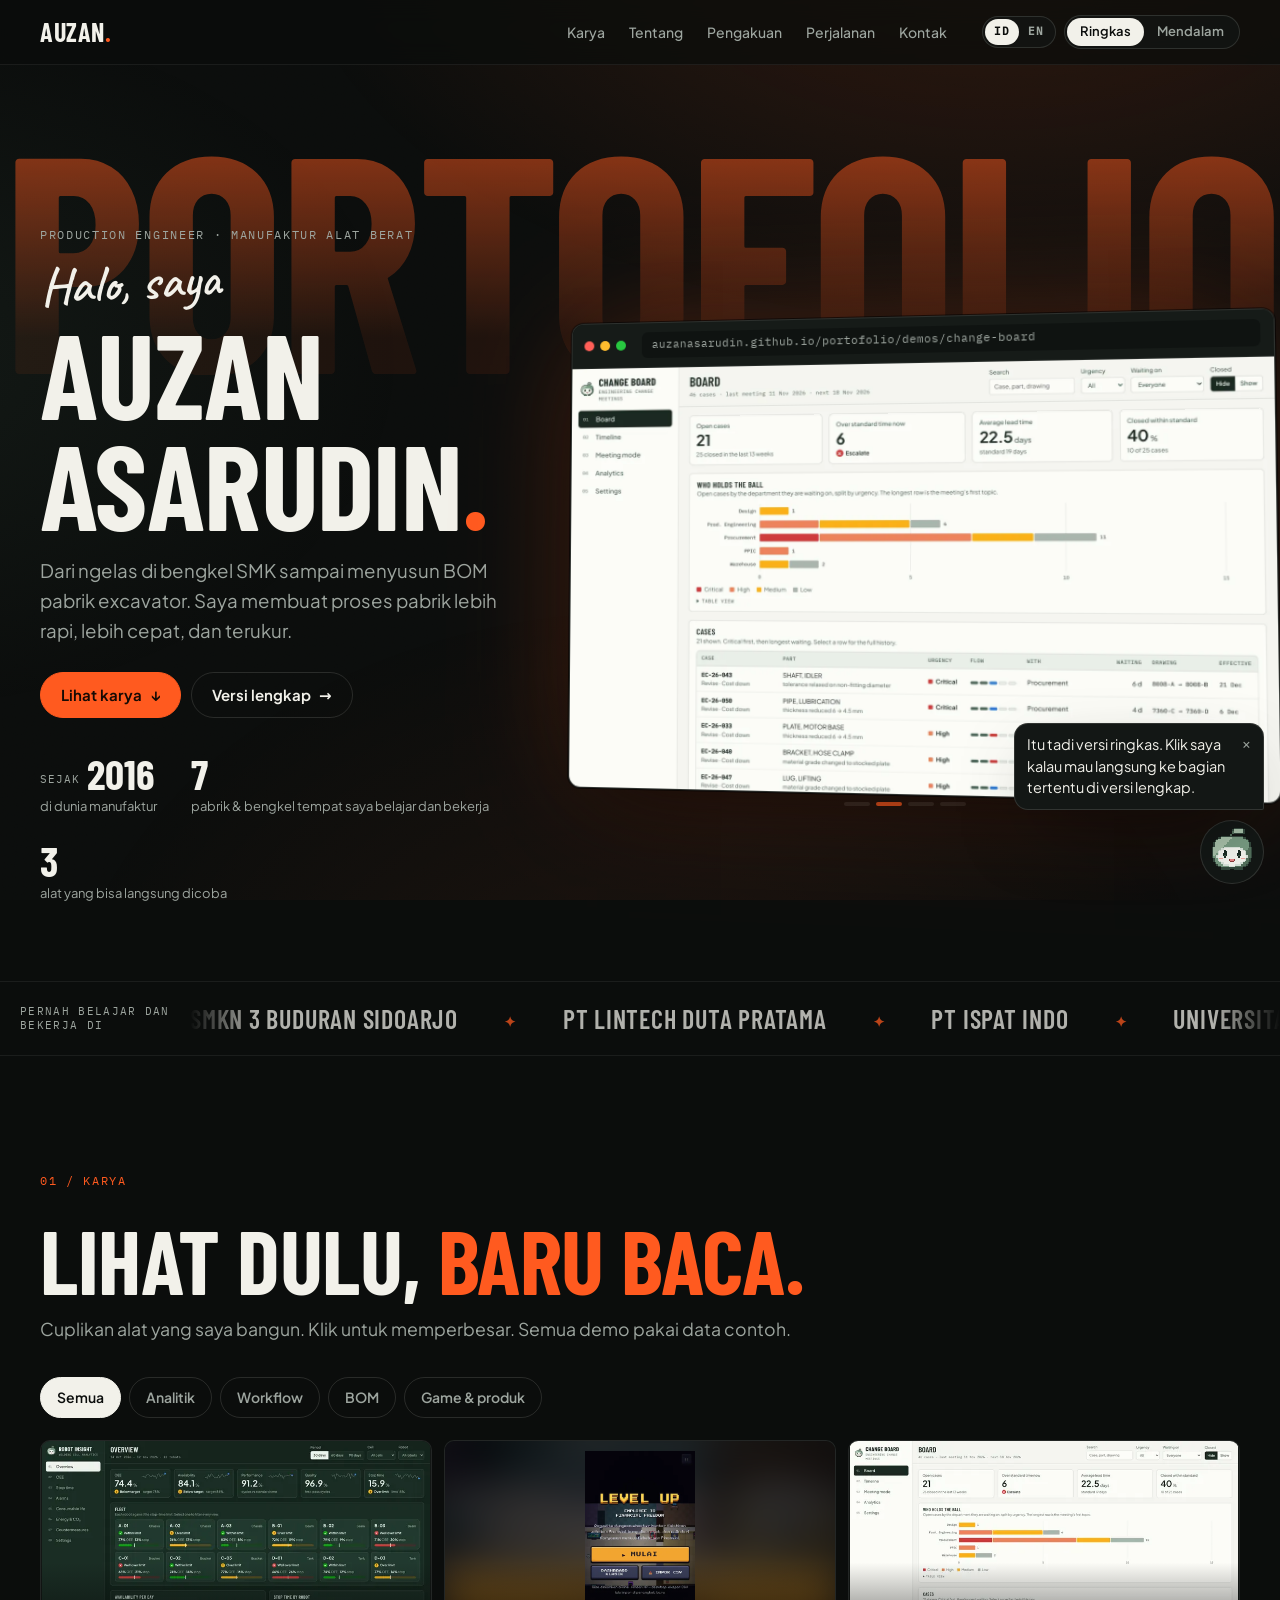
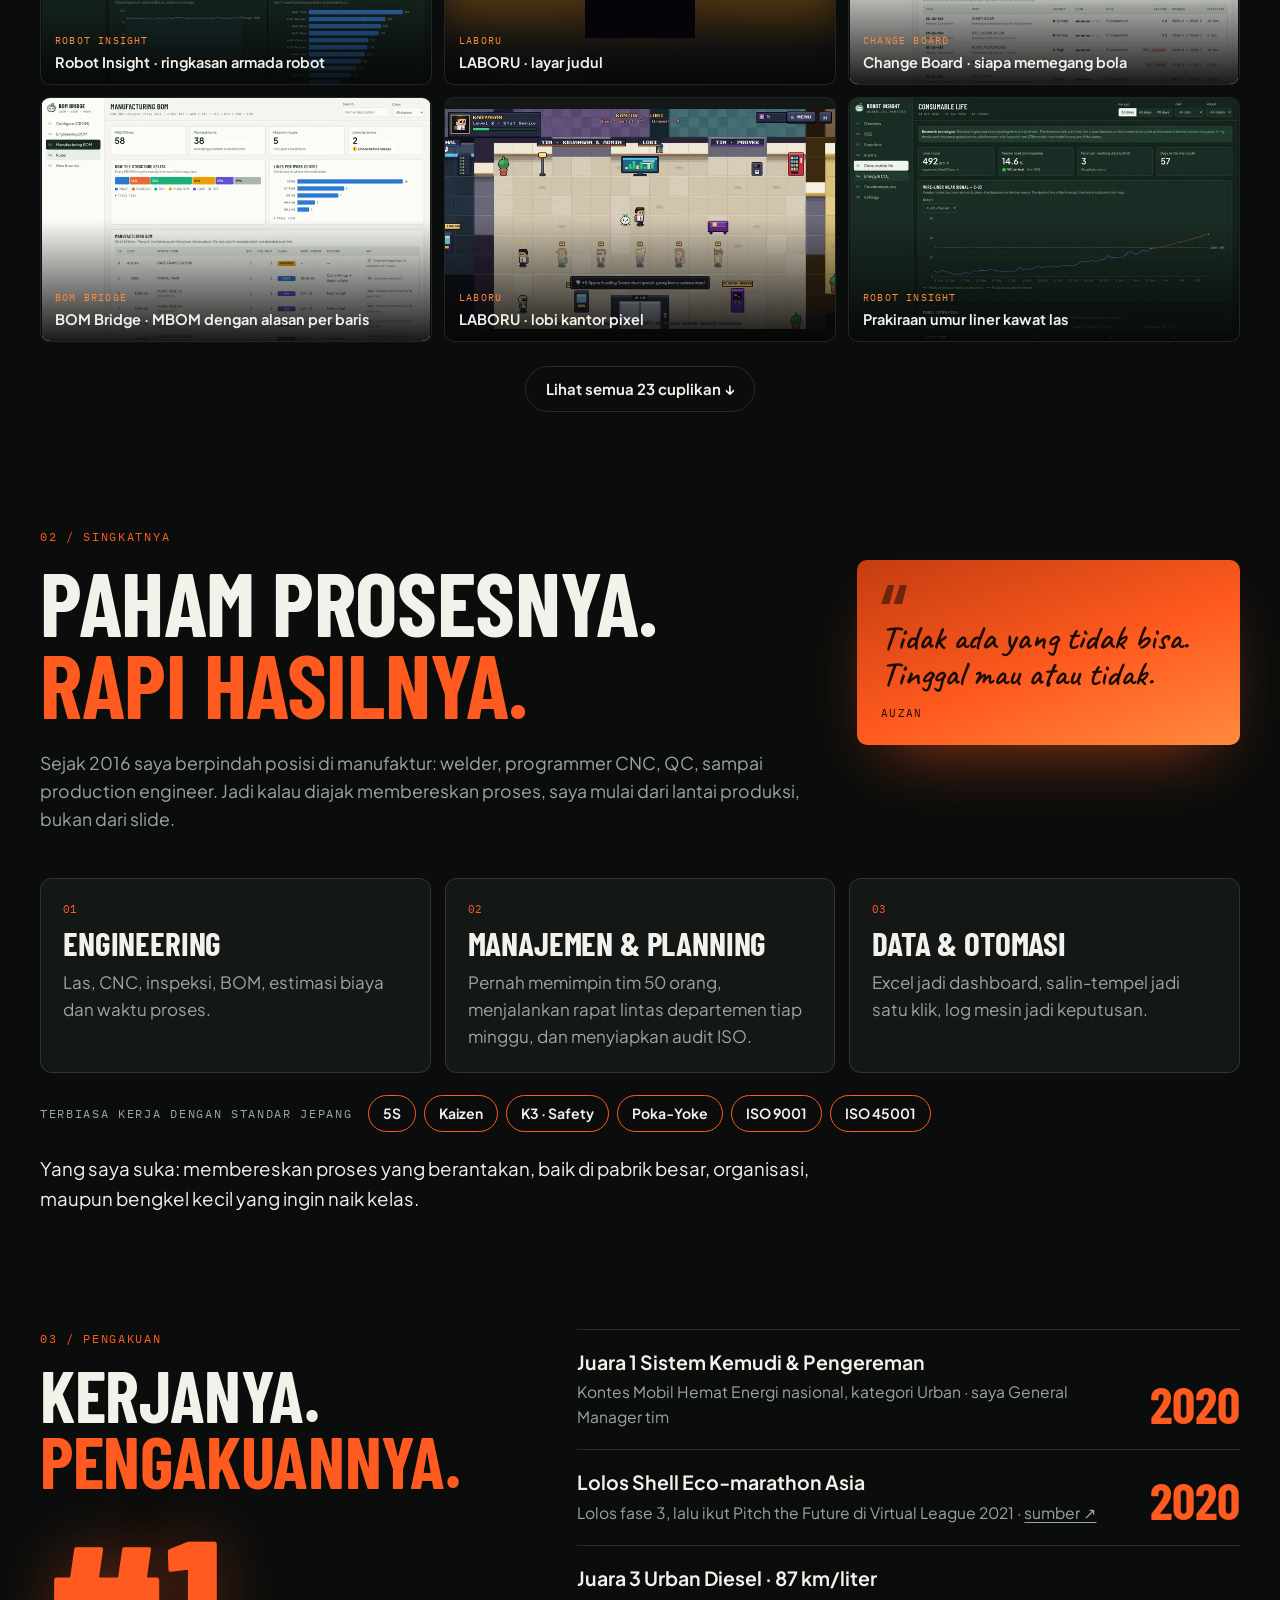
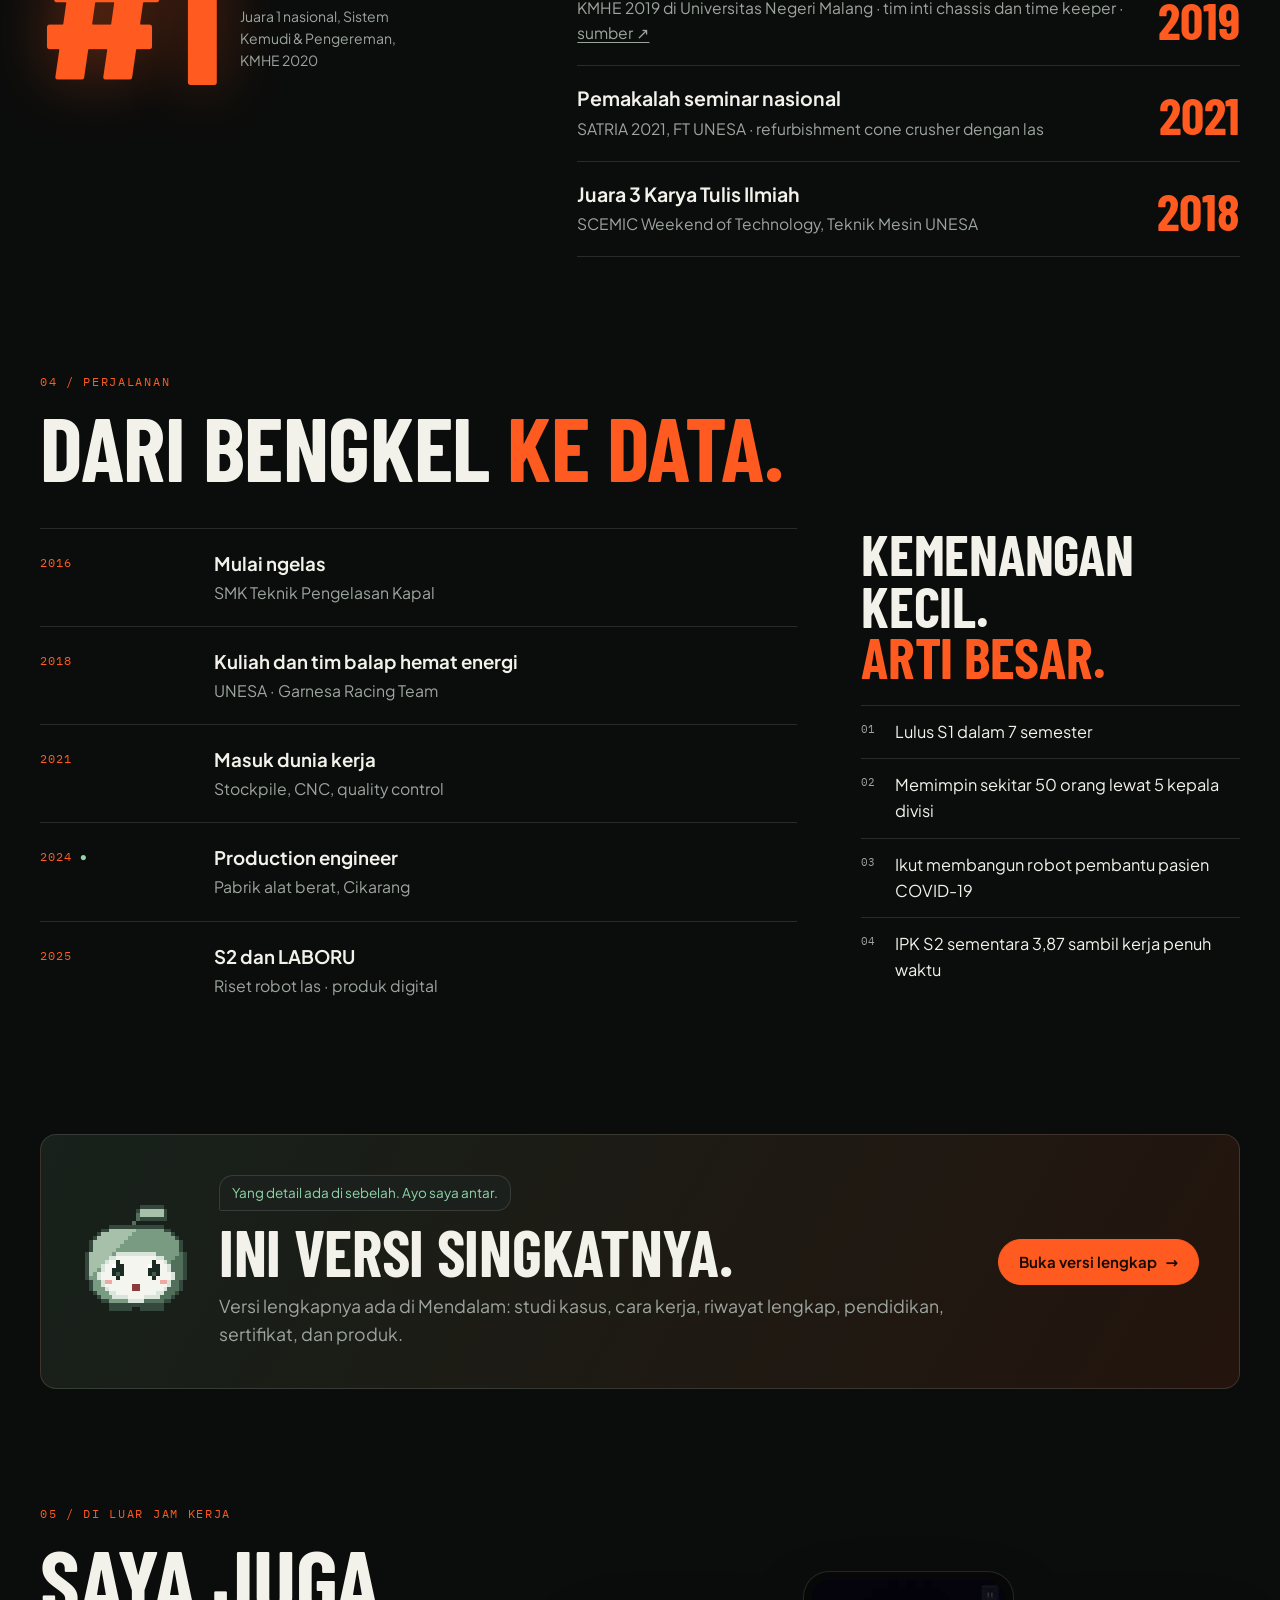
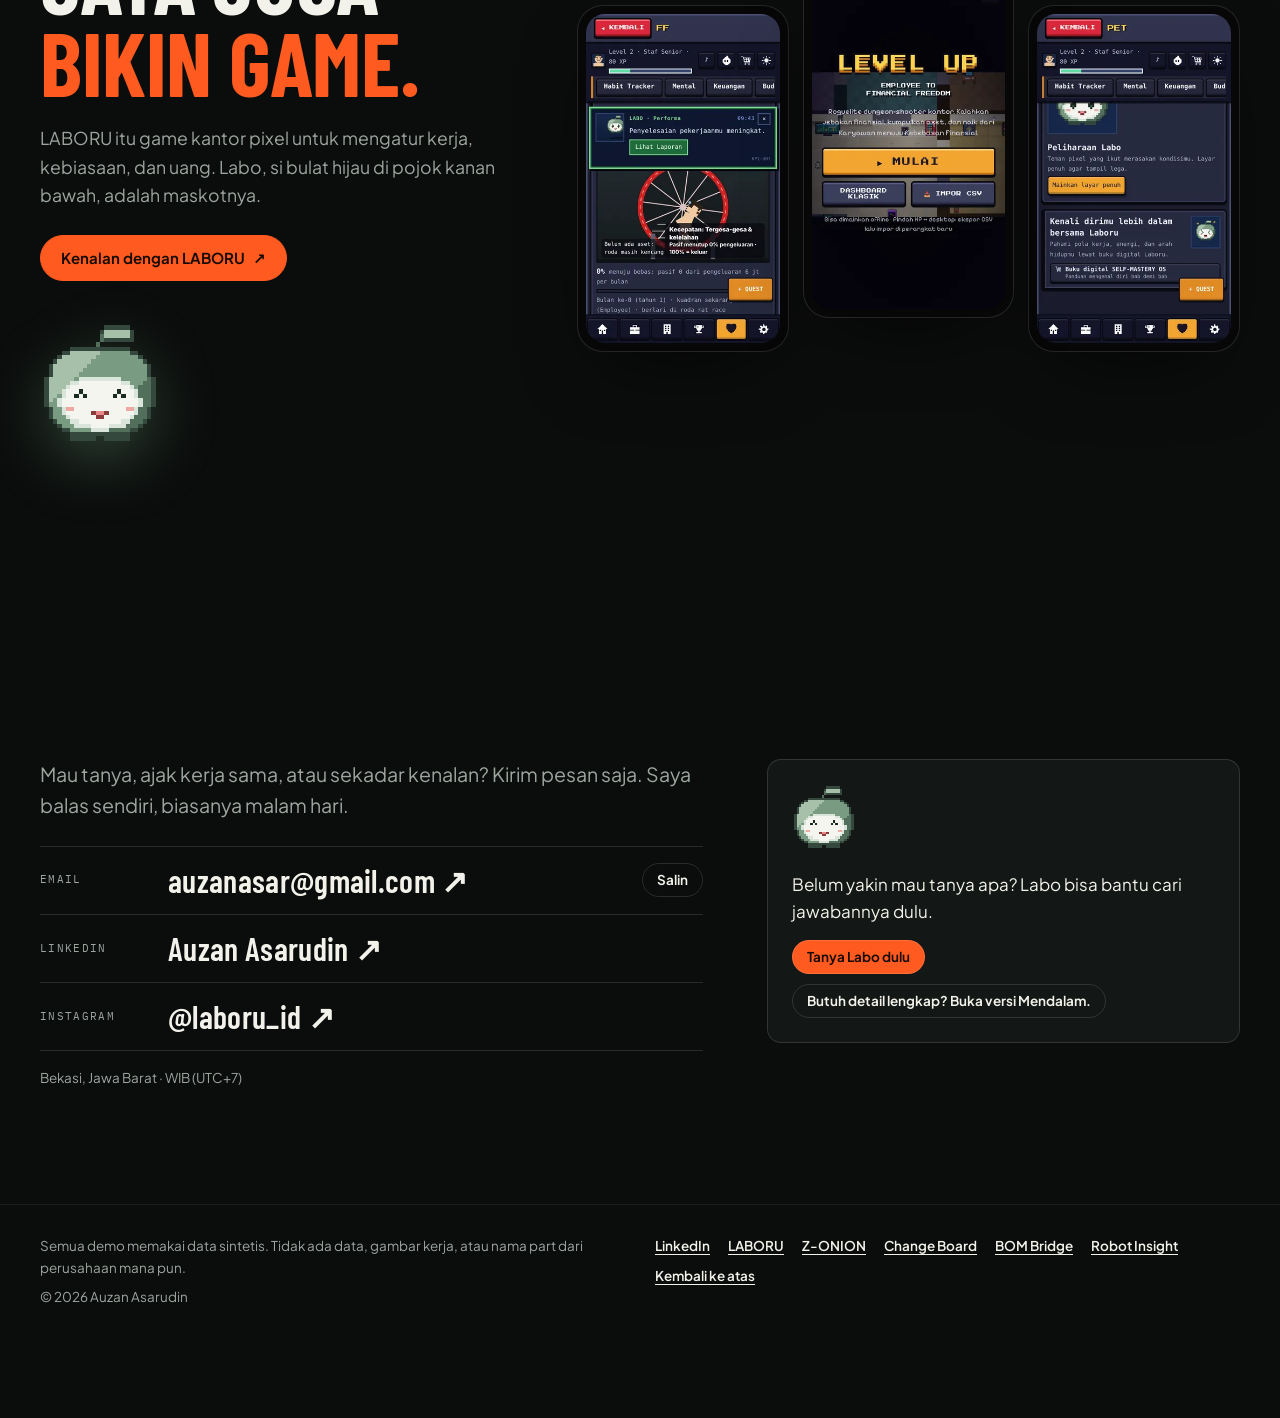
==== commit 79a688c3: "Rewrite copy in a natural voice, outline-only Ringkas, full Mendalam - New data from life-update doc" ====
--- a/index.html
+++ b/index.html
@@ -4,7 +4,7 @@
 <meta charset="utf-8">
 <meta name="viewport" content="width=device-width, initial-scale=1, viewport-fit=cover">
 <title>Auzan Asarudin — Production Engineer · Data &amp; Otomasi Manufaktur</title>
-<meta name="description" content="Portofolio Auzan Asarudin, production engineer di manufaktur alat berat. Dashboard, otomasi, struktur BOM, analitik robot las, dan game pixel LABORU. Coba demonya langsung.">
+<meta name="description" content="Portofolio Auzan Asarudin, production engineer di manufaktur alat berat. Engineering, manajemen, dan otomasi: BOM, estimasi biaya, dashboard robot las, 5S, ISO, dan game pixel LABORU.">
 <meta name="author" content="Auzan Asarudin">
 <link rel="canonical" href="https://auzanasarudin.github.io/portofolio/">
 <meta property="og:type" content="website">
@@ -111,7 +111,25 @@
     </section>
   </div>
 
-  <!-- ============ 02 PENGAKUAN ============ -->
+  <!-- ============ 02 SINGKATNYA / TENTANG ============ -->
+  <section id="tentang" class="sec">
+    <div class="wrap">
+      <p class="num" id="s3n"></p>
+      <div class="behind">
+        <div><h2 class="stack"><span id="s3a"></span><em id="s3b"></em></h2><p class="lead" id="s3text"></p></div>
+        <blockquote class="quote"><span aria-hidden="true">“</span><p id="s3quote"></p><cite>Auzan</cite></blockquote>
+      </div>
+      <div class="pillars" id="pillars"></div>
+      <div class="std"><span class="eyebrow" id="stdLbl"></span><ul id="std"></ul></div>
+      <p class="who only-overview" id="s3who"></p>
+      <div class="only-deep about-deep">
+        <h3 class="h3" data-t="sec.story">Cerita singkat</h3>
+        <div class="about"><div class="story" id="story"></div><ul class="bel" id="beliefs"></ul></div>
+      </div>
+    </div>
+  </section>
+
+  <!-- ============ 03 PENGAKUAN ============ -->
   <section id="pengakuan" class="sec">
     <div class="wrap rec">
       <div>
@@ -123,31 +141,36 @@
     </div>
   </section>
 
-  <!-- ============ 03 DI BALIK LAYAR ============ -->
-  <section id="tentang" class="sec">
-    <div class="wrap">
-      <p class="num" id="s3n"></p>
-      <div class="behind">
-        <div><h2 class="stack"><span id="s3a"></span><em id="s3b"></em></h2><p class="lead" id="s3text"></p></div>
-        <ol class="flow" id="flow"></ol>
-        <blockquote class="quote"><span aria-hidden="true">“</span><p id="s3quote"></p><cite>Auzan</cite></blockquote>
-      </div>
-      <div class="only-deep about-deep">
-        <div class="about"><div class="story" id="story"></div><ul class="bel" id="beliefs"></ul></div>
-        <h3 class="h3" data-t="sec.cred">Pendidikan, penghargaan, publikasi</h3>
-        <div class="cred" id="cred"></div>
-      </div>
-    </div>
-  </section>
-
   <!-- ============ 04 PERJALANAN ============ -->
   <section id="perjalanan" class="sec">
     <div class="wrap">
       <p class="num" id="s4n"></p>
       <h2 class="one"><span id="s4a"></span> <span id="s4b"></span></h2>
-      <div class="journey">
+      <div class="journey only-overview">
         <ol class="tl" id="tl"></ol>
         <aside class="wins"><h3 class="stack sm"><span id="w1"></span><em id="w2"></em></h3><ol id="wins"></ol></aside>
+      </div>
+      <div class="only-deep">
+        <div class="sh" id="riwayat"><h3 class="h3 first" data-t="sec.history">Riwayat kerja dan magang</h3></div>
+        <ol class="hist" id="timeline"></ol>
+        <h3 class="h3" id="pendidikan" data-t="sec.edu">Pendidikan</h3>
+        <div class="edu" id="edu"></div>
+        <h3 class="h3" id="sertifikat" data-t="sec.certs">Pelatihan dan sertifikat</h3>
+        <div class="tw"><table class="t" id="certs"></table></div>
+        <p class="note" data-t="sec.certsNote"></p>
+        <h3 class="h3" id="organisasi" data-t="sec.orgs">Organisasi dan kegiatan</h3>
+        <div class="orgs" id="orgs"></div>
+      </div>
+    </div>
+  </section>
+
+  <!-- ============ NUDGE KE MENDALAM (hanya Ringkas) ============ -->
+  <section class="sec only-overview" id="lanjut">
+    <div class="wrap">
+      <div class="nudge-band">
+        <div class="nb-labo" id="nbLabo" aria-hidden="true"></div>
+        <div class="nb-txt"><p class="nb-bubble" id="nbBubble"></p><h2 class="stack"><span id="nbA"></span></h2><p class="lead" id="nbText"></p></div>
+        <button type="button" class="btn pri" data-mode-btn="deep" id="nbCta"></button>
       </div>
     </div>
   </section>
@@ -180,16 +203,13 @@
     </section>
     <section id="jasa" class="sec">
       <div class="wrap">
-        <div class="sh"><h2 data-t="sec.services">Jasa untuk pabrik dan bengkel</h2><p class="lead" data-t="sec.servicesLead"></p></div>
+        <div class="sh"><h2 data-t="sec.services">Jasa</h2><p class="lead" data-t="sec.servicesLead"></p></div>
         <div class="cards" id="services"></div>
         <p class="note"><span data-t="lbl.priceNote"></span> <span data-t="lbl.idr"></span></p>
       </div>
     </section>
-    <section id="riwayat" class="sec">
-      <div class="wrap"><div class="sh"><h2 data-t="sec.history">Riwayat</h2></div><div class="tw"><table class="t" id="timeline"></table></div></div>
-    </section>
     <section id="faq" class="sec">
-      <div class="wrap"><div class="sh"><h2 data-t="sec.faq">Pertanyaan yang biasa muncul</h2></div><div id="faqList"></div></div>
+      <div class="wrap"><div class="sh"><h2 data-t="sec.faq">FAQ</h2></div><div id="faqList"></div></div>
     </section>
   </div>
 
@@ -197,27 +217,38 @@
   <section id="kontak" class="sec end">
     <div class="wrap">
       <h2 class="huge"><span id="s6a"></span> <em id="s6b"></em></h2>
-      <p class="lead" id="s6text"></p>
-      <div class="chan" id="chan"></div>
-      <p class="only-overview"><button type="button" class="tlink" data-go-deep="jasa" id="s6deep"></button></p>
-      <form class="form only-deep" id="brief" novalidate>
-        <p class="lead" data-t="sec.contactLead"></p>
-        <div class="two">
-          <label for="f-name"><span data-t="form.name">Nama</span><input id="f-name" name="name" autocomplete="name"></label>
-          <label for="f-org"><span data-t="form.org">Perusahaan</span><input id="f-org" name="org" autocomplete="organization"></label>
+      <div class="contact">
+        <div class="c-main">
+          <p class="lead" id="s6text"></p>
+          <ul class="chan" id="chan"></ul>
+          <p class="c-base" id="cBase"></p>
         </div>
-        <label for="f-topic"><span data-t="form.topic"></span><select id="f-topic" name="topic"></select></label>
-        <label for="f-msg"><span data-t="form.msg"></span><textarea id="f-msg" name="msg" maxlength="900"></textarea></label>
-        <div class="acts"><button class="btn pri" type="submit" data-t="btn.sendMail">Kirim lewat email</button><button class="btn ghost" type="button" id="copyBrief" data-t="btn.copyBrief">Salin ringkasan</button></div>
-        <p class="msg" id="formMsg" role="status"></p>
-      </form>
+        <div class="c-side">
+          <div class="c-card only-overview">
+            <div class="c-labo" id="cLabo" aria-hidden="true"></div>
+            <p id="s6side"></p>
+            <div class="acts"><button type="button" class="btn pri sm" id="askLabo" data-t="btn.askLabo">Tanya Labo dulu</button><button type="button" class="btn sm" data-mode-btn="deep" id="s6deep"></button></div>
+          </div>
+          <form class="form only-deep" id="brief" novalidate>
+            <p class="lead" data-t="sec.contactLead"></p>
+            <div class="two">
+              <label for="f-name"><span data-t="form.name">Nama</span><input id="f-name" name="name" autocomplete="name"></label>
+              <label for="f-org"><span data-t="form.org">Perusahaan</span><input id="f-org" name="org" autocomplete="organization"></label>
+            </div>
+            <label for="f-topic"><span data-t="form.topic"></span><select id="f-topic" name="topic"></select></label>
+            <label for="f-msg"><span data-t="form.msg"></span><textarea id="f-msg" name="msg" maxlength="900"></textarea></label>
+            <div class="acts"><button class="btn pri" type="submit" data-t="btn.sendMail">Kirim lewat email</button><button class="btn ghost" type="button" id="copyBrief" data-t="btn.copyBrief">Salin ringkasan</button></div>
+            <p class="msg" id="formMsg" role="status"></p>
+          </form>
+        </div>
+      </div>
     </div>
   </section>
 </main>
 
 <footer class="ftr">
   <div class="wrap row">
-    <div><p data-t="foot.note"></p><p>© 2026 Auzan Asarudin</p></div>
+    <div><p data-t="foot.note"></p><p><span id="me" class="me-key">©</span> 2026 Auzan Asarudin</p></div>
     <div class="links" id="footLinks"></div>
   </div>
 </footer>
--- a/assets/css/site.css
+++ b/assets/css/site.css
@@ -82,7 +82,7 @@
 .browser .bar i:first-child{background:#ff5f57}.browser .bar i:nth-child(2){background:#febc2e}.browser .bar i:nth-child(3){background:#28c840}
 .browser .bar span{margin-left:10px;flex:1;font-family:var(--f-mono);font-size:11px;color:var(--fg-2);background:#0f1311;border-radius:6px;padding:4px 10px;white-space:nowrap;overflow:hidden;text-overflow:ellipsis}
 .reel{position:relative;aspect-ratio:16/10;background:#0f1311}
-.reel img{position:absolute;inset:0;width:100%;height:100%;object-fit:cover;object-position:top left;opacity:0;transition:opacity .9s ease,transform 6s ease;transform:scale(1.02)}
+.reel img{position:absolute;inset:0;width:100%;height:100%;object-fit:contain;opacity:0;transition:opacity .9s ease,transform 6s ease;transform:scale(1.02)}
 .reel img.on{opacity:1;transform:scale(1)}
 .reel-dots{display:flex;gap:6px;justify-content:center;margin-top:16px}
 .reel-dots button{width:26px;height:4px;border-radius:2px;border:0;background:var(--rule);cursor:pointer;padding:0}
@@ -91,8 +91,9 @@
 .tk-lbl{flex:none;padding-left:max(20px,env(safe-area-inset-left,0px));font-family:var(--f-mono);font-size:11px;letter-spacing:.12em;text-transform:uppercase;color:var(--fg-2);max-width:170px;line-height:1.3}
 .tk-track{overflow:hidden;flex:1;mask-image:linear-gradient(90deg,transparent,#000 6%,#000 94%,transparent)}
 .tk-move{display:flex;gap:46px;width:max-content;animation:tick 38s linear infinite}
-.tk-move span{font-family:var(--f-display);font-weight:600;font-size:26px;letter-spacing:.03em;text-transform:uppercase;color:var(--fg);opacity:.72;white-space:nowrap}
-.tk-move span::after{content:"✦";margin-left:46px;color:var(--arc);font-size:14px;vertical-align:middle}
+.tk-move a,.tk-move span{text-decoration:none;font-family:var(--f-display);font-weight:600;font-size:26px;letter-spacing:.03em;text-transform:uppercase;color:var(--fg);opacity:.72;white-space:nowrap}
+.tk-move a:hover{color:var(--arc-2);opacity:1}
+.tk-move a::after,.tk-move span::after{content:"✦";margin-left:46px;color:var(--arc);font-size:14px;vertical-align:middle}
 @keyframes tick{to{transform:translateX(-50%)}}
 
 /* ---------- sections ---------- */
@@ -109,22 +110,22 @@
 .filters button{border:1px solid var(--rule);background:none;color:var(--fg-2);border-radius:999px;padding:8px 16px;font-weight:600;font-size:14px;cursor:pointer}
 .filters button:hover{color:var(--fg);border-color:var(--fg-2)}
 .filters button[aria-pressed="true"]{background:var(--fg);color:var(--bg);border-color:var(--fg)}
-.gal{display:grid;grid-template-columns:repeat(4,minmax(0,1fr));grid-auto-rows:clamp(120px,12vw,170px);grid-auto-flow:dense;gap:12px}
-.tile{position:relative;grid-column:span 2;grid-row:span 2;border-radius:10px;overflow:hidden;border:1px solid var(--rule-2);background:var(--surface);cursor:zoom-in;padding:0;color:inherit;text-align:left}
-.tile.big{grid-column:span 2;grid-row:span 3}
-.tile.tall{grid-column:span 1;grid-row:span 3}
-.tile img{position:absolute;inset:0;width:100%;height:100%;object-fit:cover;object-position:top left;transition:transform .6s ease,filter .3s}
-.tile.tall img{object-position:top center}
-.tile::after{content:"";position:absolute;inset:0;background:linear-gradient(180deg,transparent 55%,rgba(5,6,6,.92));transition:opacity .3s}
+.gal{display:grid;grid-template-columns:repeat(3,minmax(0,1fr));gap:12px}
+.tile{position:relative;display:block;width:100%;aspect-ratio:16/10;border-radius:10px;overflow:hidden;border:1px solid var(--rule-2);background:var(--surface);cursor:zoom-in;padding:0;color:inherit;text-align:left}
+.tile img{position:absolute;inset:0;width:100%;height:100%;object-fit:contain;transition:transform .6s ease}
+.tile img.bg{object-fit:cover;filter:blur(18px) brightness(.45);transform:scale(1.15)}
+.tile.tall img:not(.bg){padding:10px 0 46px}
+.tile::after{content:"";position:absolute;inset:0;background:linear-gradient(180deg,transparent 50%,rgba(5,6,6,.92));transition:opacity .3s}
 .tile .cap{position:absolute;left:14px;right:14px;bottom:12px;z-index:1;display:grid;gap:4px}
 .tile .cap b{font-size:14.5px;font-weight:650;line-height:1.3}
 .tile .cap small{font-family:var(--f-mono);font-size:10px;letter-spacing:.12em;text-transform:uppercase;color:var(--arc-2)}
-.tile:hover img,.tile:focus-visible img{transform:scale(1.04)}
+.tile:hover img:not(.bg),.tile:focus-visible img:not(.bg){transform:scale(1.03)}
 .tile:hover,.tile:focus-visible{border-color:var(--arc)}
 .tile[hidden]{display:none}
 
 .gal-more{display:flex;justify-content:center;margin-top:24px}
 /* recognition */
+.rec h2{font-size:clamp(46px,5.6vw,88px)}
 .rec{display:grid;grid-template-columns:minmax(0,5fr) minmax(0,7fr);gap:clamp(30px,5vw,80px);align-items:start}
 .bignum{display:flex;align-items:flex-end;gap:16px;margin-top:30px}
 .bignum b{font-family:var(--f-display);font-size:clamp(140px,16vw,240px);line-height:.78;font-weight:700;color:var(--arc);text-shadow:0 0 60px rgba(255,90,31,.35)}
@@ -136,7 +137,7 @@
 .awards i{grid-column:2;grid-row:1/3;font-style:normal;font-family:var(--f-display);font-weight:700;font-size:clamp(34px,4vw,58px);line-height:1;color:var(--arc)}
 
 /* behind the scenes */
-.behind{display:grid;grid-template-columns:minmax(0,6fr) minmax(0,3fr) minmax(0,3fr);gap:clamp(24px,4vw,56px);align-items:start}
+.behind{display:grid;grid-template-columns:minmax(0,8fr) minmax(0,4fr);gap:clamp(24px,4vw,56px);align-items:start}
 .behind .lead{margin-top:24px}
 .flow{display:grid;gap:0;border-top:1px solid var(--rule);counter-reset:f}
 .flow li{counter-increment:f;padding:16px 0;border-bottom:1px solid var(--rule);display:grid;grid-template-columns:auto 1fr;gap:2px 14px}
@@ -147,7 +148,38 @@
 .quote>span{font-family:var(--f-display);font-size:90px;line-height:.6;display:block;height:34px;opacity:.55}
 .quote p{font-family:var(--f-script);font-size:34px;line-height:1.05}
 .quote cite{display:block;margin-top:14px;font-family:var(--f-mono);font-style:normal;font-size:11px;letter-spacing:.12em;text-transform:uppercase}
-.about-deep{margin-top:60px}
+.about-deep{margin-top:20px}
+.pillars{display:grid;grid-template-columns:repeat(3,minmax(0,1fr));gap:14px;margin-top:44px}
+.pillar{border:1px solid var(--rule);background:var(--surface);border-radius:12px;padding:22px;display:grid;gap:10px;align-content:start}
+.pillar span{font-family:var(--f-mono);font-size:11px;color:var(--arc)}
+.pillar h3{font-size:clamp(28px,2.6vw,38px)}
+.pillar p{color:var(--fg-2)}
+.std{display:flex;flex-wrap:wrap;align-items:center;gap:10px 16px;margin-top:22px}
+.std ul{display:flex;flex-wrap:wrap;gap:8px}
+.std li{border:1px solid var(--arc);color:var(--fg);border-radius:999px;padding:6px 14px;font-weight:650;font-size:14px}
+.who{margin-top:22px;font-size:1.1em;max-width:60ch}
+.hist{border-top:1px solid var(--rule)}
+.hist li{display:grid;grid-template-columns:130px minmax(0,1fr);gap:4px 24px;padding:20px 0;border-bottom:1px solid var(--rule)}
+.hist .y{font-family:var(--f-mono);font-size:12px;letter-spacing:.08em;color:var(--arc);padding-top:4px}
+.hist .now .y::after{content:" ●";color:var(--mint)}
+.hist b{font-size:1.15em;font-weight:650;display:block}
+.hist p{color:var(--fg-2);max-width:78ch}
+.hist p.at{color:var(--fg);margin:2px 0 6px}
+.at small{color:var(--fg-2);margin-left:6px}
+.olink{font-weight:650;color:var(--fg)}
+a.olink{text-decoration:underline;text-decoration-color:var(--arc);text-underline-offset:4px}
+.h3.first{margin-top:0}
+.edu{display:grid;grid-template-columns:repeat(3,minmax(0,1fr));gap:12px}
+.edu .eh{font-size:28px;margin:6px 0 4px;letter-spacing:0;color:var(--fg)}
+.edu .sub{color:var(--mint);font-size:.92em;margin-top:4px}
+.edu .ticks{margin-bottom:0}
+.orgs{display:grid;grid-template-columns:repeat(auto-fill,minmax(260px,1fr));gap:12px}
+.orgs .box{display:grid;gap:6px;align-content:start}.orgs p{color:var(--fg-2);font-size:.95em}
+.nudge-band{display:grid;grid-template-columns:auto minmax(0,1fr) auto;gap:28px;align-items:center;border:1px solid var(--rule);border-radius:16px;padding:clamp(22px,4vw,40px);background:linear-gradient(120deg,rgba(143,214,168,.10),rgba(255,90,31,.10));position:relative}
+.nudge-band h2{font-size:clamp(40px,5vw,72px)}
+.nudge-band .lead{margin-top:10px}
+.nb-labo{width:110px;animation:bob 3.6s ease-in-out infinite}
+.nb-bubble{display:inline-block;background:var(--surface-2);border:1px solid var(--rule);border-radius:14px 14px 14px 2px;padding:6px 12px;font-size:13.5px;margin-bottom:12px;color:var(--mint)}
 
 /* journey */
 .journey{display:grid;grid-template-columns:minmax(0,8fr) minmax(0,4fr);gap:clamp(30px,5vw,80px);align-items:start}
@@ -174,17 +206,24 @@
 /* contact */
 .end{padding-bottom:clamp(70px,9vw,120px)}
 .huge{font-size:clamp(80px,15vw,220px)!important;line-height:.82}
-.end .lead{margin-top:22px;font-size:1.15em}
-.chan{display:flex;flex-wrap:wrap;align-items:center;gap:12px;margin:30px 0 22px}
-.chan .mail{display:flex;align-items:center;gap:12px;font-family:var(--f-mono);font-size:clamp(15px,2vw,22px);padding:14px 16px 14px 20px;border:1px solid var(--rule);border-radius:999px;user-select:all}
-.chan .mail button{user-select:none}
-.form{display:grid;gap:14px;border:1px solid var(--rule);background:var(--surface);border-radius:12px;padding:24px;margin-top:20px;max-width:820px}
+.contact{display:grid;grid-template-columns:minmax(0,7fr) minmax(0,5fr);gap:clamp(28px,5vw,64px);align-items:start;margin-top:34px}
+.c-main .lead{font-size:1.15em;margin:0 0 24px}
+.chan{border-top:1px solid var(--rule)}
+.chan li{display:grid;grid-template-columns:110px minmax(0,1fr) auto;gap:10px 18px;align-items:center;padding:16px 0;border-bottom:1px solid var(--rule)}
+.c-lbl{font-family:var(--f-mono);font-size:11px;letter-spacing:.12em;text-transform:uppercase;color:var(--fg-2)}
+.c-val{font-family:var(--f-display);font-weight:600;font-size:clamp(22px,2.6vw,32px);letter-spacing:.01em;text-decoration:none;color:var(--fg);overflow-wrap:anywhere;line-height:1.1}
+a.c-val:hover{color:var(--arc-2)}
+.c-base{margin-top:16px;font-size:13.5px;color:var(--fg-2)}
+.c-card{border:1px solid var(--rule);background:var(--surface);border-radius:14px;padding:24px;display:grid;gap:14px}
+.c-labo{width:64px}
+.form{display:grid;gap:14px;border:1px solid var(--rule);background:var(--surface);border-radius:12px;padding:24px}
 .form .two{display:grid;grid-template-columns:repeat(2,minmax(0,1fr));gap:14px}
 .form label{display:grid;gap:6px;font-size:13px;font-weight:600;color:var(--fg-2)}
 .form input,.form select,.form textarea{width:100%;padding:11px 12px;border:1px solid var(--rule);border-radius:8px;background:var(--bg);color:var(--fg);font-size:16px}
 .form textarea{min-height:120px;resize:vertical}
 .form .acts{display:flex;flex-wrap:wrap;gap:10px}
 .form .msg{font-size:13.5px;color:var(--fg-2);min-height:1.4em}
+.me-key{cursor:default;user-select:none}
 
 /* footer */
 .ftr{border-top:1px solid var(--rule-2);padding-block:30px 110px;font-size:13.5px;color:var(--fg-2)}
@@ -198,7 +237,7 @@
 .lightbox{position:fixed;inset:0;z-index:80;background:rgba(5,6,6,.94);display:grid;grid-template-columns:auto minmax(0,1fr) auto;align-items:center;gap:10px;padding:max(20px,env(safe-area-inset-top,0px)) max(12px,env(safe-area-inset-right,0px)) max(20px,env(safe-area-inset-bottom,0px)) max(12px,env(safe-area-inset-left,0px))}
 .lightbox[hidden]{display:none}
 .lightbox figure{margin:0;display:grid;gap:12px;justify-items:center;min-width:0}
-.lightbox img{max-width:100%;max-height:78vh;border-radius:10px;border:1px solid var(--rule);box-shadow:var(--shadow)}
+.lightbox img{width:auto;height:auto;max-width:100%;max-height:78vh;border-radius:10px;border:1px solid var(--rule);box-shadow:var(--shadow)}
 .lightbox figcaption{display:flex;flex-wrap:wrap;gap:10px 18px;align-items:center;justify-content:center;font-weight:600;text-align:center}
 .lb-acts{display:flex;gap:8px}
 .lb-nav,.lb-x{border:1px solid var(--rule);background:var(--surface);color:var(--fg);border-radius:999px;width:46px;height:46px;font-size:24px;cursor:pointer;line-height:1}
@@ -327,13 +366,14 @@
 
 /* responsive */
 @media (max-width:1050px){
-  .hero-grid,.rec,.journey,.lab,.case,.feat,.about,.ftr .row{grid-template-columns:minmax(0,1fr)}
-  .behind{grid-template-columns:minmax(0,1fr) minmax(0,1fr)}
-  .behind>div:first-child{grid-column:1/-1}
+  .hero-grid,.rec,.journey,.lab,.case,.feat,.about,.ftr .row,.contact,.behind{grid-template-columns:minmax(0,1fr)}
+  .pillars,.edu{grid-template-columns:minmax(0,1fr)}
+  .nudge-band{grid-template-columns:auto minmax(0,1fr)}
+  .nudge-band .btn{grid-column:1/-1;justify-self:start}
   .browser{transform:none}
   .nav{order:3;width:100%;margin-left:0;overflow-x:auto;scrollbar-width:none}
   .ctl{margin-left:auto}
-  .gal{grid-template-columns:repeat(2,minmax(0,1fr))}
+   .gal{grid-template-columns:repeat(2,minmax(0,1fr))}
   .path{grid-template-columns:repeat(2,minmax(0,1fr))}
   .steps{grid-template-columns:repeat(2,minmax(0,1fr))}
   .probs,.cards{grid-template-columns:minmax(0,1fr)}
@@ -342,13 +382,14 @@
 @media (max-width:620px){
   body{font-size:16px}
   .behind{grid-template-columns:minmax(0,1fr)}
-  .gal{grid-auto-rows:110px}
-  .tile.big,.tile{grid-column:span 2;grid-row:span 2}
-  .tile.tall{grid-column:span 1;grid-row:span 3}
+  .gal{grid-template-columns:minmax(0,1fr)}
+  .hist li{grid-template-columns:minmax(0,1fr)}
+  .chan li{grid-template-columns:minmax(0,1fr) auto}
+  .chan .c-lbl{grid-column:1/-1}
+  .nb-labo{width:76px}
   .tl li{grid-template-columns:minmax(0,1fr)}
   .phone:nth-child(3){display:none}
   .form .two,.tiers{grid-template-columns:minmax(0,1fr)}
   .seg button{padding:6px 10px;font-size:12.5px}
   .tk-lbl{display:none}
-  .chan .mail{border-radius:12px;flex-wrap:wrap}
 }
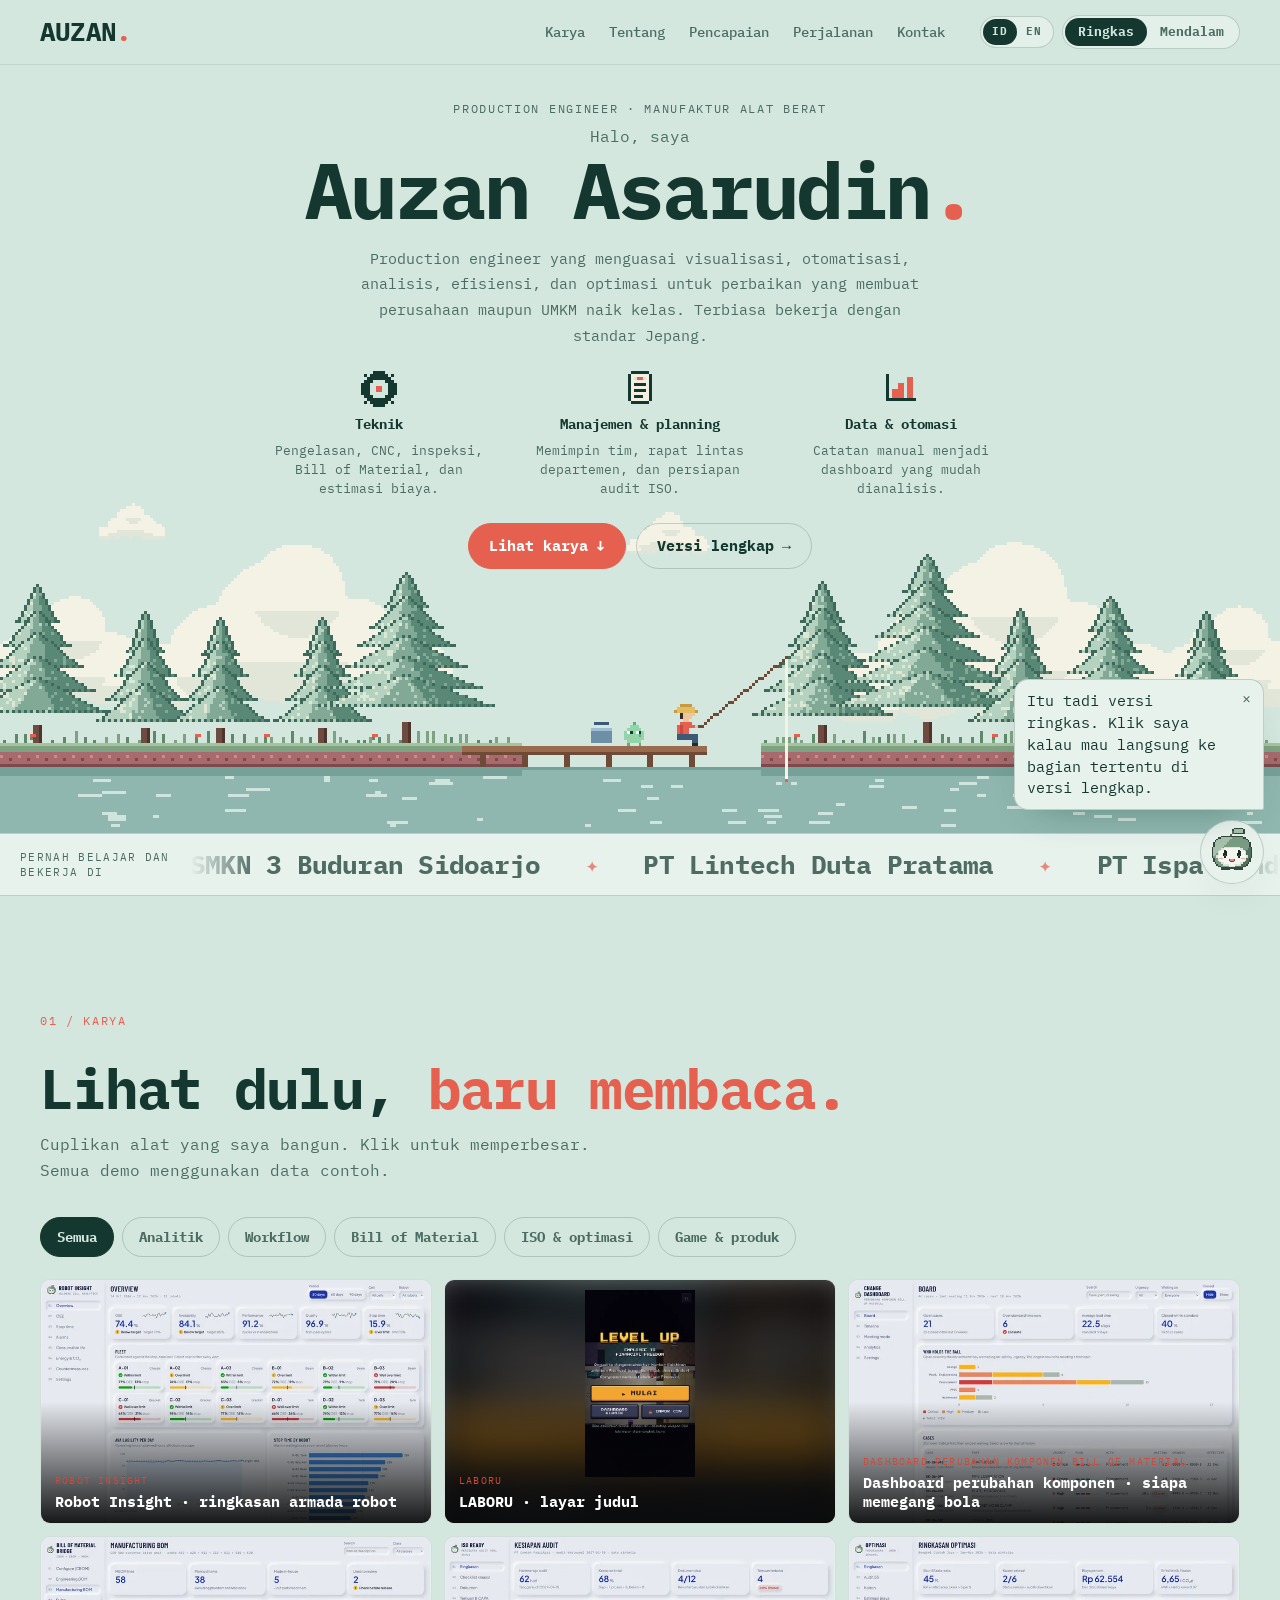
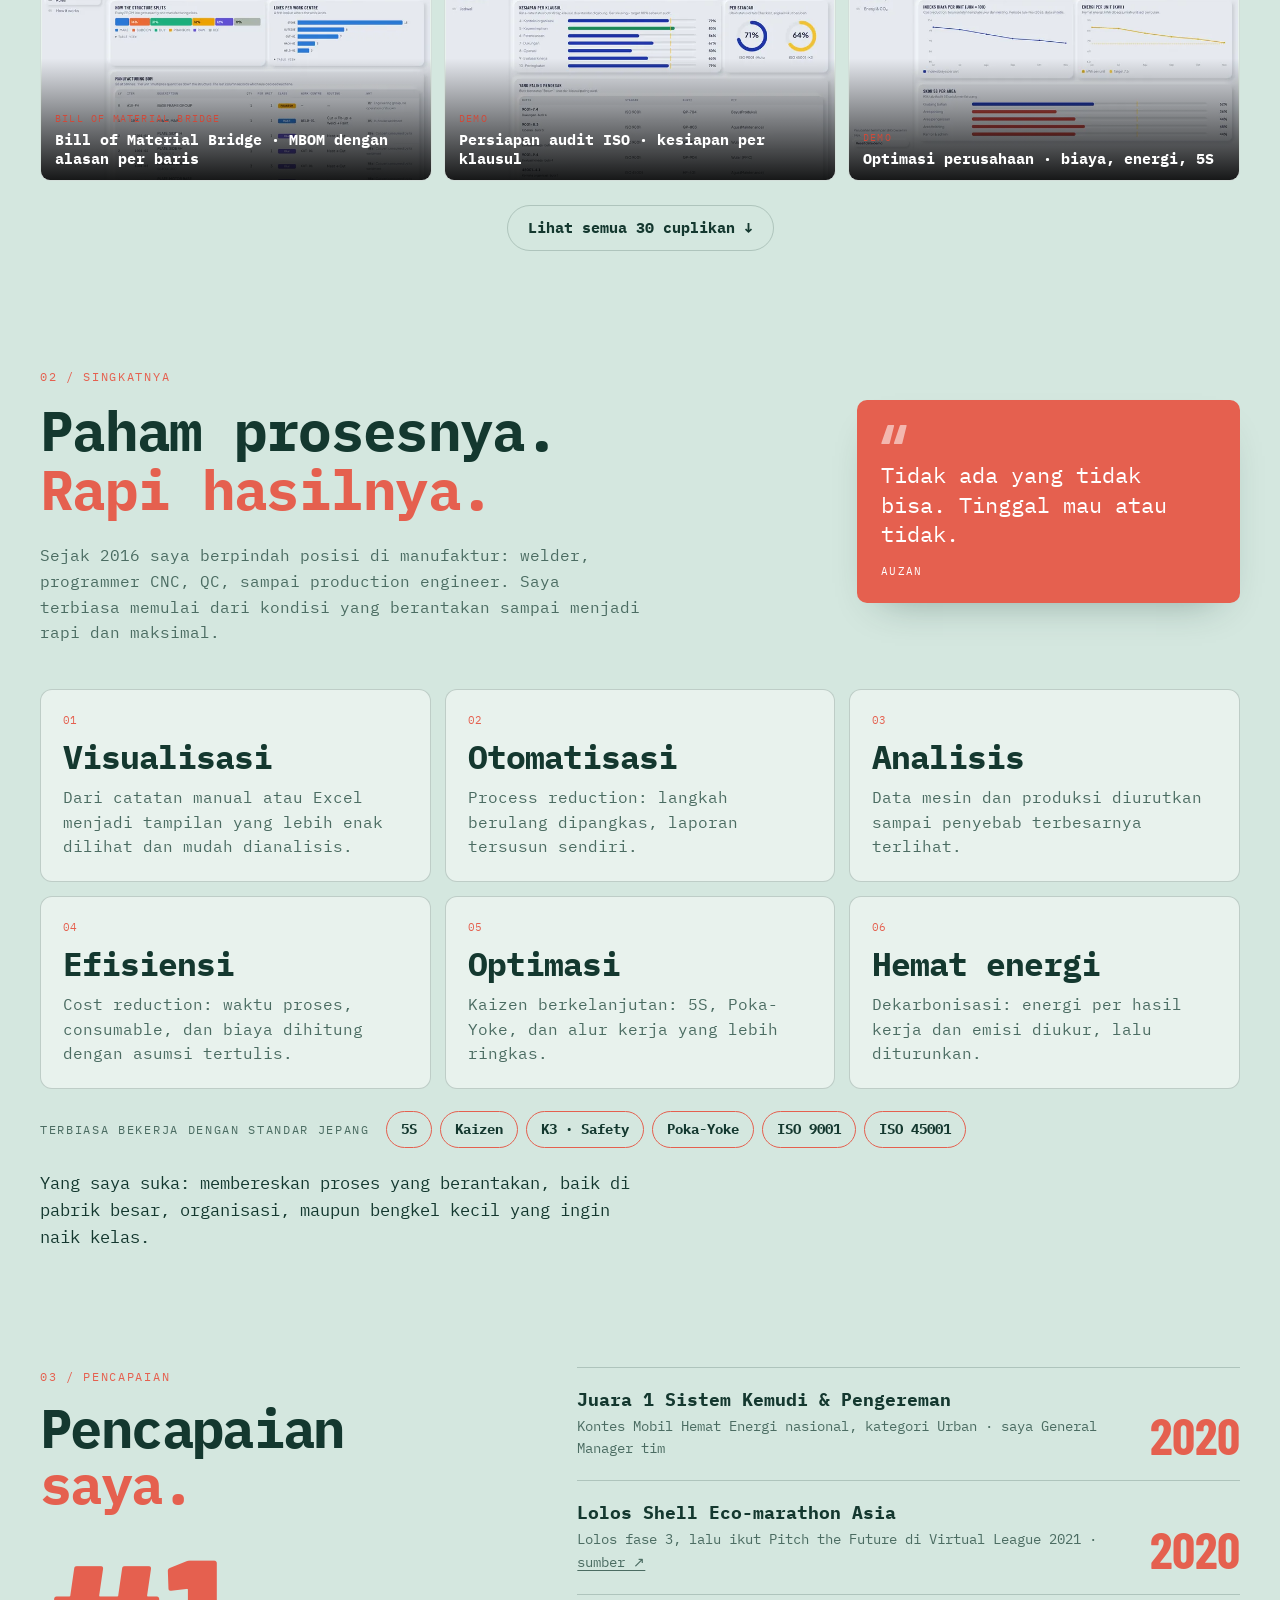
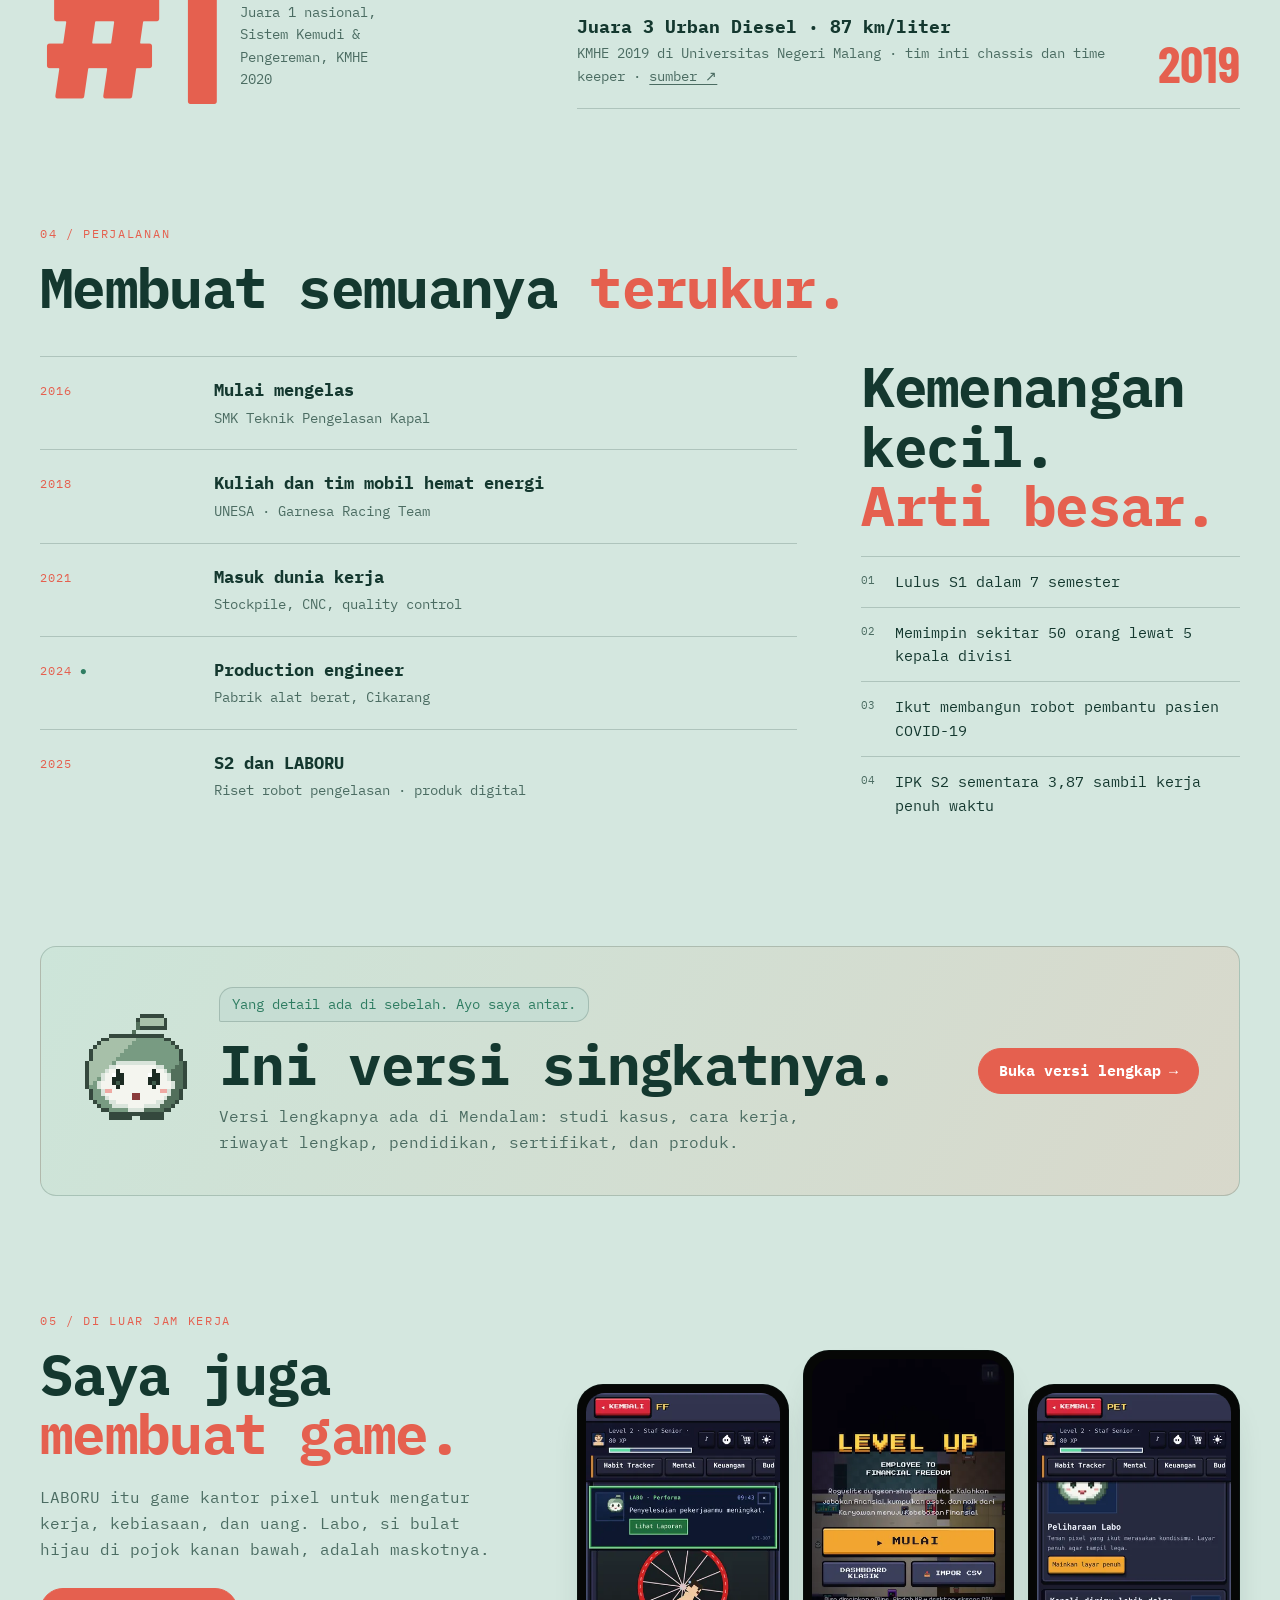
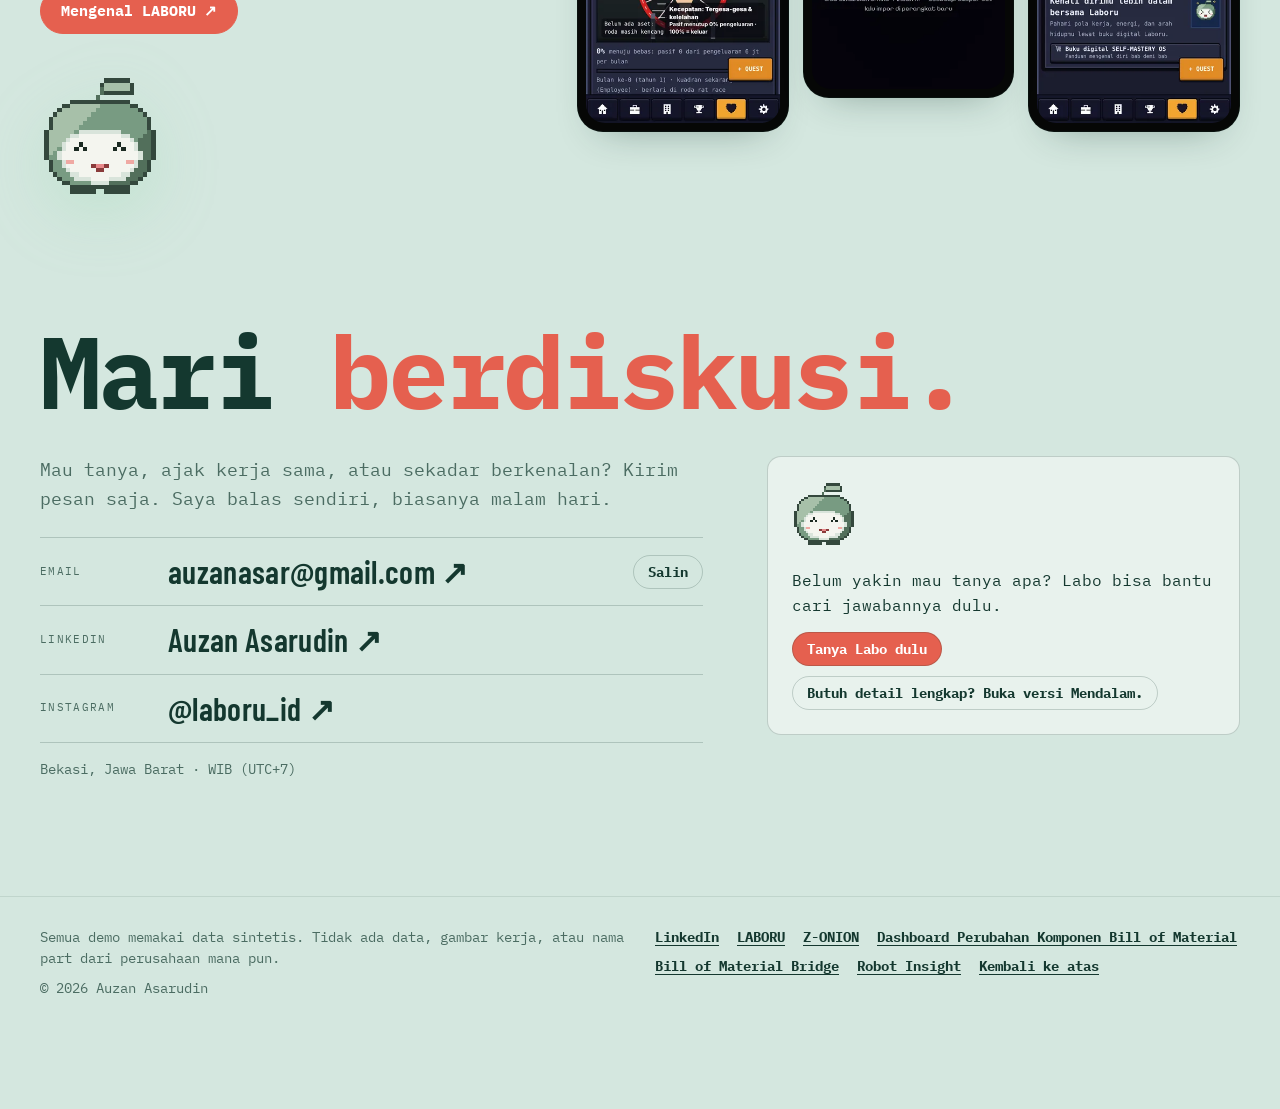
==== commit 313ef284: "Pixel-art overview, neumorphic demos, ISO and optimisation demos, copy revisions - Ringkas: light pi" ====
--- a/index.html
+++ b/index.html
@@ -47,17 +47,18 @@
 <main id="main">
   <!-- ============ HERO ============ -->
   <section class="hero" id="top">
-    <div class="bigword" aria-hidden="true" id="bigword">PORTOFOLIO</div>
+    <div class="bigword only-deep" aria-hidden="true" id="bigword">PORTOFOLIO</div>
     <div class="wrap hero-grid">
       <div class="hero-txt">
         <p class="eyebrow" id="hRole"></p>
         <p class="hello" id="hHello">Halo, saya</p>
-        <h1 class="name">Auzan<br>Asarudin<i>.</i></h1>
+        <h1 class="name">Auzan <br>Asarudin<i>.</i></h1>
         <p class="hline" id="hLine"></p>
+        <ul class="hfeat only-overview" id="hFeat"></ul>
         <div class="hero-cta"><a class="btn pri" href="#karya" id="hSee">Lihat karya</a><button type="button" class="btn ghost" data-mode-btn="deep"><span data-t="tb.toDeep">Buka lembar 2</span> <span aria-hidden="true">→</span></button></div>
-        <ul class="hstats" id="hStats"></ul>
-      </div>
-      <div class="hero-screen" aria-label="Cuplikan karya">
+        <ul class="hstats only-deep" id="hStats"></ul>
+      </div>
+      <div class="hero-screen only-deep" aria-label="Cuplikan karya">
         <div class="browser">
           <div class="bar"><i></i><i></i><i></i><span id="hUrl">auzanasarudin.github.io/portofolio</span></div>
           <div class="reel" id="reel"></div>
@@ -65,6 +66,7 @@
         <div class="reel-dots" id="reelDots"></div>
       </div>
     </div>
+    <div class="scene only-overview" id="scene"></div>
     <div class="ticker" aria-label="Tempat belajar dan bekerja"><span class="tk-lbl" id="placesLbl"></span><div class="tk-track"><div class="tk-move" id="places"></div></div></div>
   </section>
 
@@ -194,6 +196,9 @@
     <section id="produk" class="sec">
       <div class="wrap">
         <div class="sh"><h2 data-t="sec.products">Produk digital</h2><p class="lead" data-t="sec.productsLead"></p></div>
+        <h3 class="h3 first" data-t="sec.showcase">Sistem siap pakai untuk perusahaan</h3>
+        <div class="showcase" id="showcase"></div>
+        <h3 class="h3">LABORU Level Up</h3>
         <div id="featured"></div>
         <h3 class="h3" data-t="sec.catalog">Katalog produk lengkap</h3>
         <div class="tw"><table class="t" id="catalog"></table></div>
@@ -265,6 +270,7 @@
 
 <script src="assets/js/data.js"></script>
 <script src="assets/js/labo-sprite.js"></script>
+<script src="assets/js/scene.js"></script>
 <script src="assets/js/site.js"></script>
 <script src="assets/js/labo.js"></script>
 </body>
--- a/assets/css/tokens.css
+++ b/assets/css/tokens.css
@@ -11,6 +11,7 @@
 @font-face{font-family:"Plus Jakarta Sans";font-style:normal;font-weight:200 800;font-display:swap;src:url("../fonts/plus-jakarta-sans-latin-wght-normal.woff2") format("woff2")}
 @font-face{font-family:"IBM Plex Mono";font-style:normal;font-weight:400;font-display:swap;src:url("../fonts/ibm-plex-mono-latin-400-normal.woff2") format("woff2")}
 @font-face{font-family:"IBM Plex Mono";font-style:normal;font-weight:500;font-display:swap;src:url("../fonts/ibm-plex-mono-latin-500-normal.woff2") format("woff2")}
+@font-face{font-family:"IBM Plex Mono";font-style:normal;font-weight:700;font-display:swap;src:url("../fonts/ibm-plex-mono-latin-700-normal.woff2") format("woff2")}
 @font-face{font-family:"Silkscreen";font-style:normal;font-weight:400;font-display:swap;src:url("../fonts/silkscreen-latin-400-normal.woff2") format("woff2")}
 
 :root{
--- a/assets/css/site.css
+++ b/assets/css/site.css
@@ -68,7 +68,7 @@
 .hello{font-family:var(--f-script);font-size:clamp(34px,4vw,52px);color:var(--fg);line-height:1;margin-top:18px;transform:rotate(-3deg);transform-origin:left}
 .name{font-size:clamp(64px,9.4vw,148px);margin:4px 0 18px}
 .name i{font-style:normal;color:var(--arc)}
-.hline{font-size:1.1em;color:var(--fg-2);max-width:42ch}
+.hline{font-size:1.02em;color:var(--fg-2);max-width:52ch}
 .hero-cta{display:flex;flex-wrap:wrap;gap:10px;margin-top:26px}
 .hstats{display:flex;flex-wrap:wrap;gap:22px 34px;margin-top:34px}
 .hstats li{display:grid;gap:2px}
@@ -117,7 +117,7 @@
 .tile.tall img:not(.bg){padding:10px 0 46px}
 .tile::after{content:"";position:absolute;inset:0;background:linear-gradient(180deg,transparent 50%,rgba(5,6,6,.92));transition:opacity .3s}
 .tile .cap{position:absolute;left:14px;right:14px;bottom:12px;z-index:1;display:grid;gap:4px}
-.tile .cap b{font-size:14.5px;font-weight:650;line-height:1.3}
+.tile .cap b{font-size:14.5px;font-weight:650;line-height:1.3;color:#fff}
 .tile .cap small{font-family:var(--f-mono);font-size:10px;letter-spacing:.12em;text-transform:uppercase;color:var(--arc-2)}
 .tile:hover img:not(.bg),.tile:focus-visible img:not(.bg){transform:scale(1.03)}
 .tile:hover,.tile:focus-visible{border-color:var(--arc)}
@@ -309,6 +309,9 @@
 .cred li{font-size:.95em;padding:5px 0;border-bottom:1px solid var(--rule-2)}.cred li:last-child{border-bottom:0}
 .feat{display:grid;grid-template-columns:minmax(0,7fr) minmax(0,5fr);gap:34px;align-items:center;border:1px solid var(--rule);background:var(--surface);border-radius:12px;padding:24px}
 .feat .shots{position:relative;padding-bottom:9%}
+.showcase{display:grid;gap:16px}
+.feat.sc .shots{padding-bottom:0;display:block}
+.feat.sc .shots img{width:100%;border-radius:10px}
 .feat .shots img{display:block;width:92%;height:auto;border-radius:8px;border:1px solid var(--rule)}
 .feat .shots img+img{position:absolute;right:0;bottom:0;width:52%;box-shadow:var(--shadow)}
 .feat h3{font-size:clamp(36px,4vw,54px);margin:6px 0 10px}
@@ -393,3 +396,52 @@
   .seg button{padding:6px 10px;font-size:12.5px}
   .tk-lbl{display:none}
 }
+
+/* ==========================================================================
+   MODE RINGKAS — gaya pixel-art tenang (pastel mint, huruf monospace,
+   tepi danau di hero). Mendalam tetap gelap sinematik.
+   ========================================================================== */
+:root[data-mode="overview"]{
+  --bg:#d4e7df; --surface:#e8f2ed; --surface-2:#c6ddd3; --fg:#14382f; --fg-2:#4b6c62;
+  --rule:rgba(20,56,47,.2); --rule-2:rgba(20,56,47,.1);
+  --arc:#e5604f; --arc-2:#cf4a3a; --accent:#e5604f; --mint:#2f7d62; --hl:#e9b949;
+  --shadow:0 18px 40px -24px rgba(20,56,47,.45);
+  color-scheme:light;
+}
+:root[data-mode="overview"] body{background:var(--bg)}
+:root[data-mode="overview"] body::before,:root[data-mode="overview"] body::after{display:none}
+:root[data-mode="overview"] .hdr{background:rgba(212,231,223,.86);border-bottom-color:var(--rule-2)}
+:root[data-mode="overview"] h1,:root[data-mode="overview"] h2,:root[data-mode="overview"] h3,:root[data-mode="overview"] h4,:root[data-mode="overview"] .mark,:root[data-mode="overview"] .tk-move a,:root[data-mode="overview"] .tk-move span{font-family:var(--f-mono);text-transform:none;letter-spacing:-.03em;line-height:1.05}
+:root[data-mode="overview"] body{font-family:var(--f-mono);font-size:15.5px}
+:root[data-mode="overview"] .sec h2{font-size:clamp(32px,4.4vw,60px)}
+:root[data-mode="overview"] .rec h2{font-size:clamp(32px,4.2vw,58px)}
+:root[data-mode="overview"] .huge{font-size:clamp(46px,8vw,120px)!important;line-height:1}
+:root[data-mode="overview"] .btn.pri,:root[data-mode="overview"] .btn.pri:hover{color:#fff}
+:root[data-mode="overview"] .btn{border-radius:999px}
+:root[data-mode="overview"] .seg{background:rgba(232,242,237,.8)}
+:root[data-mode="overview"] .quote{background:var(--arc);color:#fff;box-shadow:var(--shadow)}
+:root[data-mode="overview"] .quote p{font-family:var(--f-mono);font-size:22px;line-height:1.35}
+:root[data-mode="overview"] .bignum b{text-shadow:none}
+:root[data-mode="overview"] .labo-msg.me{color:#fff}
+/* hero ringkas: terpusat + pemandangan */
+:root[data-mode="overview"] .hero{padding-bottom:0}
+:root[data-mode="overview"] .hero{padding-top:clamp(18px,3vw,34px)}
+:root[data-mode="overview"] .hero-grid{grid-template-columns:minmax(0,1fr);padding-top:0;justify-items:center}
+:root[data-mode="overview"] .hero-txt{text-align:center;max-width:820px}
+:root[data-mode="overview"] .hello{transform:none;font-family:var(--f-mono);font-size:16px;color:var(--fg-2);margin-top:10px}
+:root[data-mode="overview"] .name{font-size:clamp(40px,6.2vw,88px);margin:4px 0 14px}
+:root[data-mode="overview"] .name br{display:none}
+:root[data-mode="overview"] .hline{margin-inline:auto;max-width:62ch;font-size:.98em;line-height:1.7}
+:root[data-mode="overview"] .hero-cta{justify-content:center}
+.hfeat{display:grid;grid-template-columns:repeat(3,minmax(0,1fr));gap:22px;margin:22px auto 4px;max-width:760px}
+.hfeat li{display:grid;justify-items:center;gap:6px;text-align:center}
+.hfeat b{font-size:14px}
+.hfeat span{font-size:12.5px;color:var(--fg-2);line-height:1.5}
+.scene{margin-top:-90px;line-height:0;overflow:hidden;position:relative;z-index:-1}
+.scene canvas{display:block;image-rendering:pixelated;image-rendering:crisp-edges}
+:root[data-mode="overview"] .ticker{margin-top:0;background:var(--surface);border-color:var(--rule)}
+@media (max-width:620px){
+  .hfeat{grid-template-columns:repeat(3,minmax(0,1fr));gap:10px}
+  .hfeat span{display:none}
+  .hfeat b{font-size:12px}
+}
